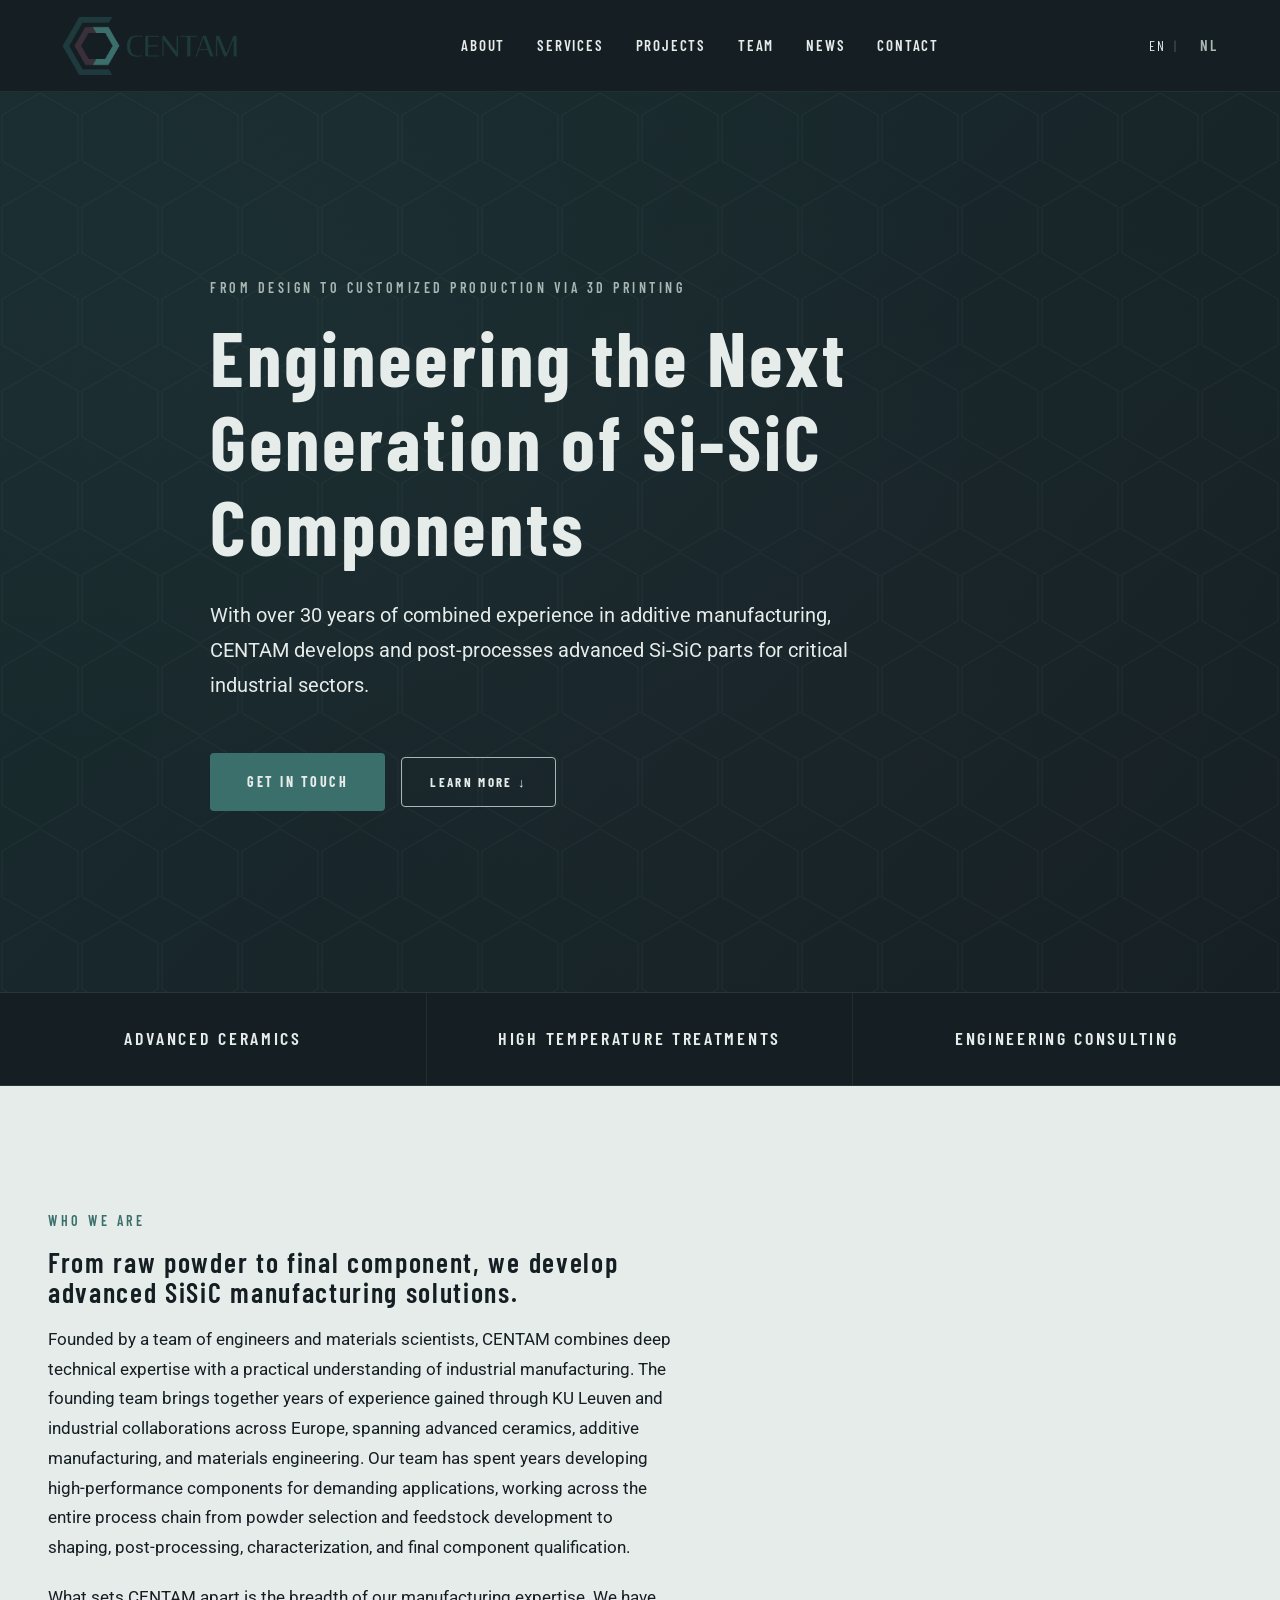
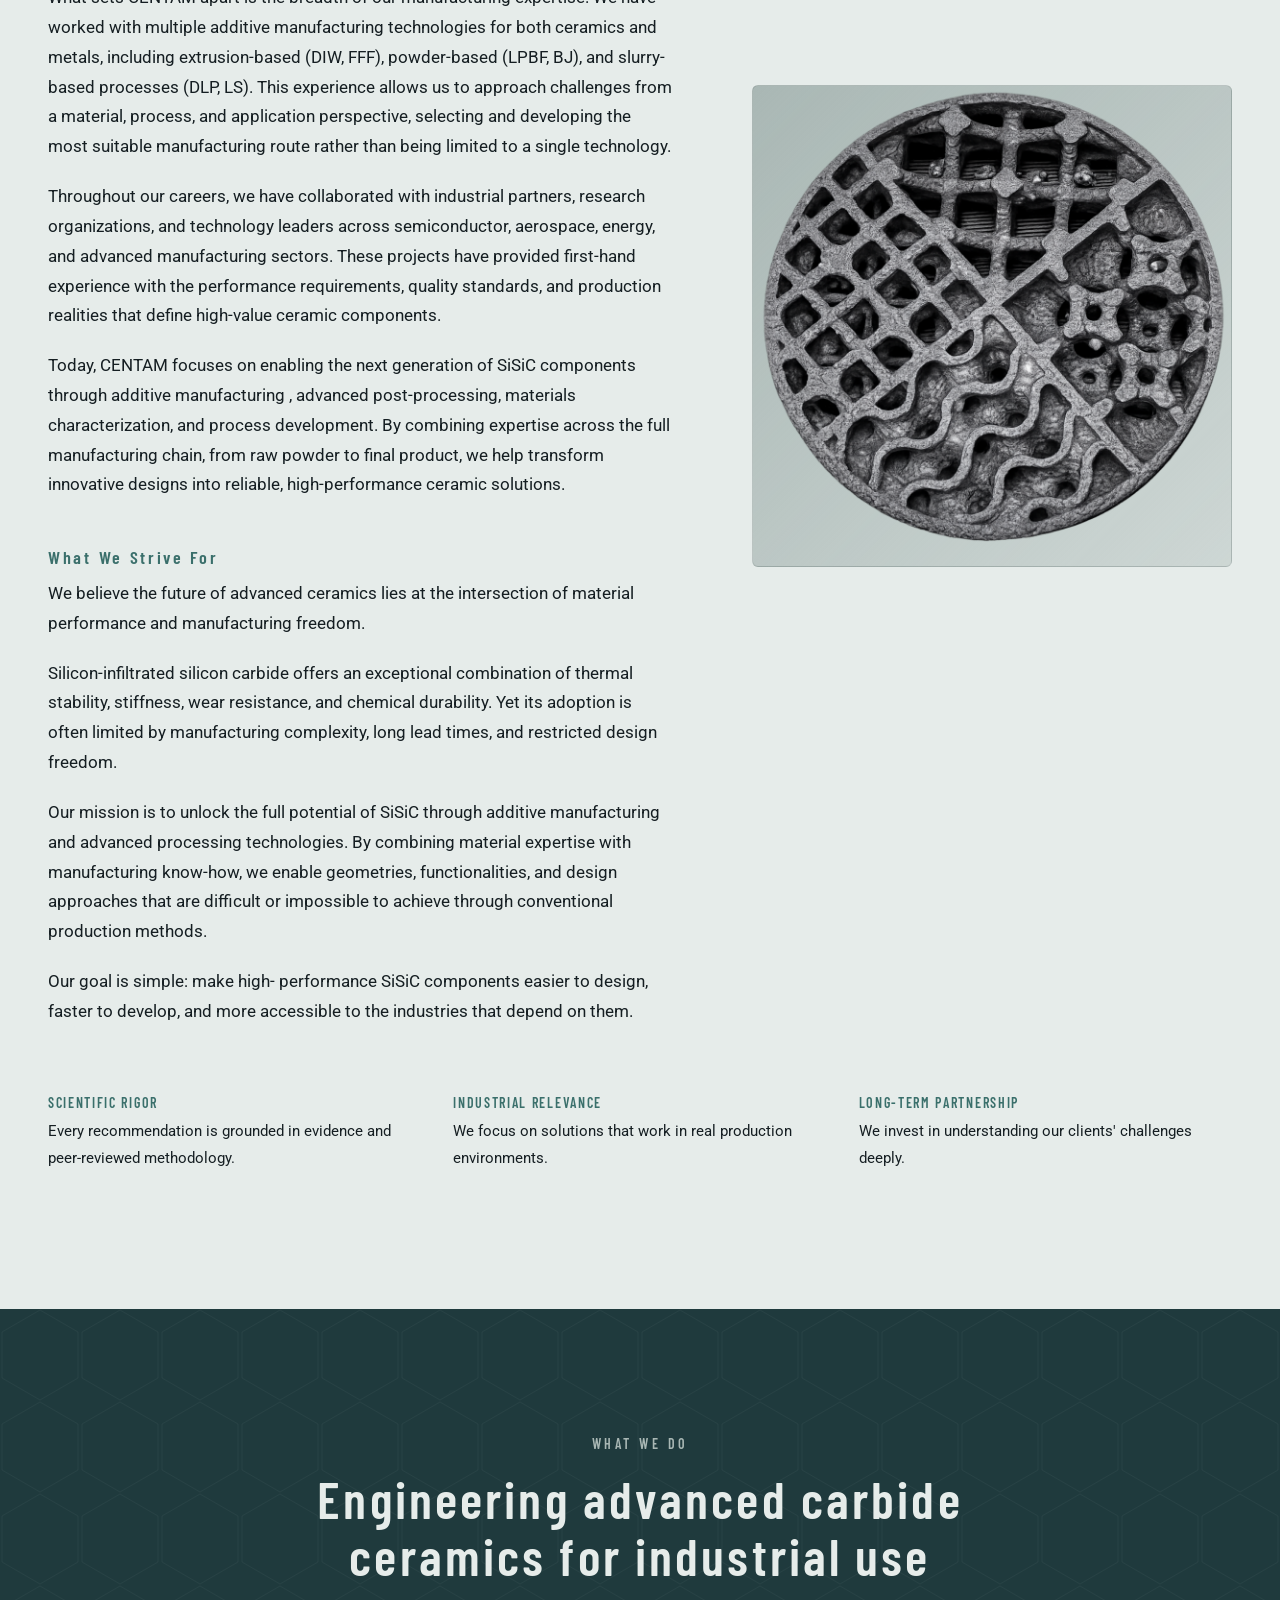
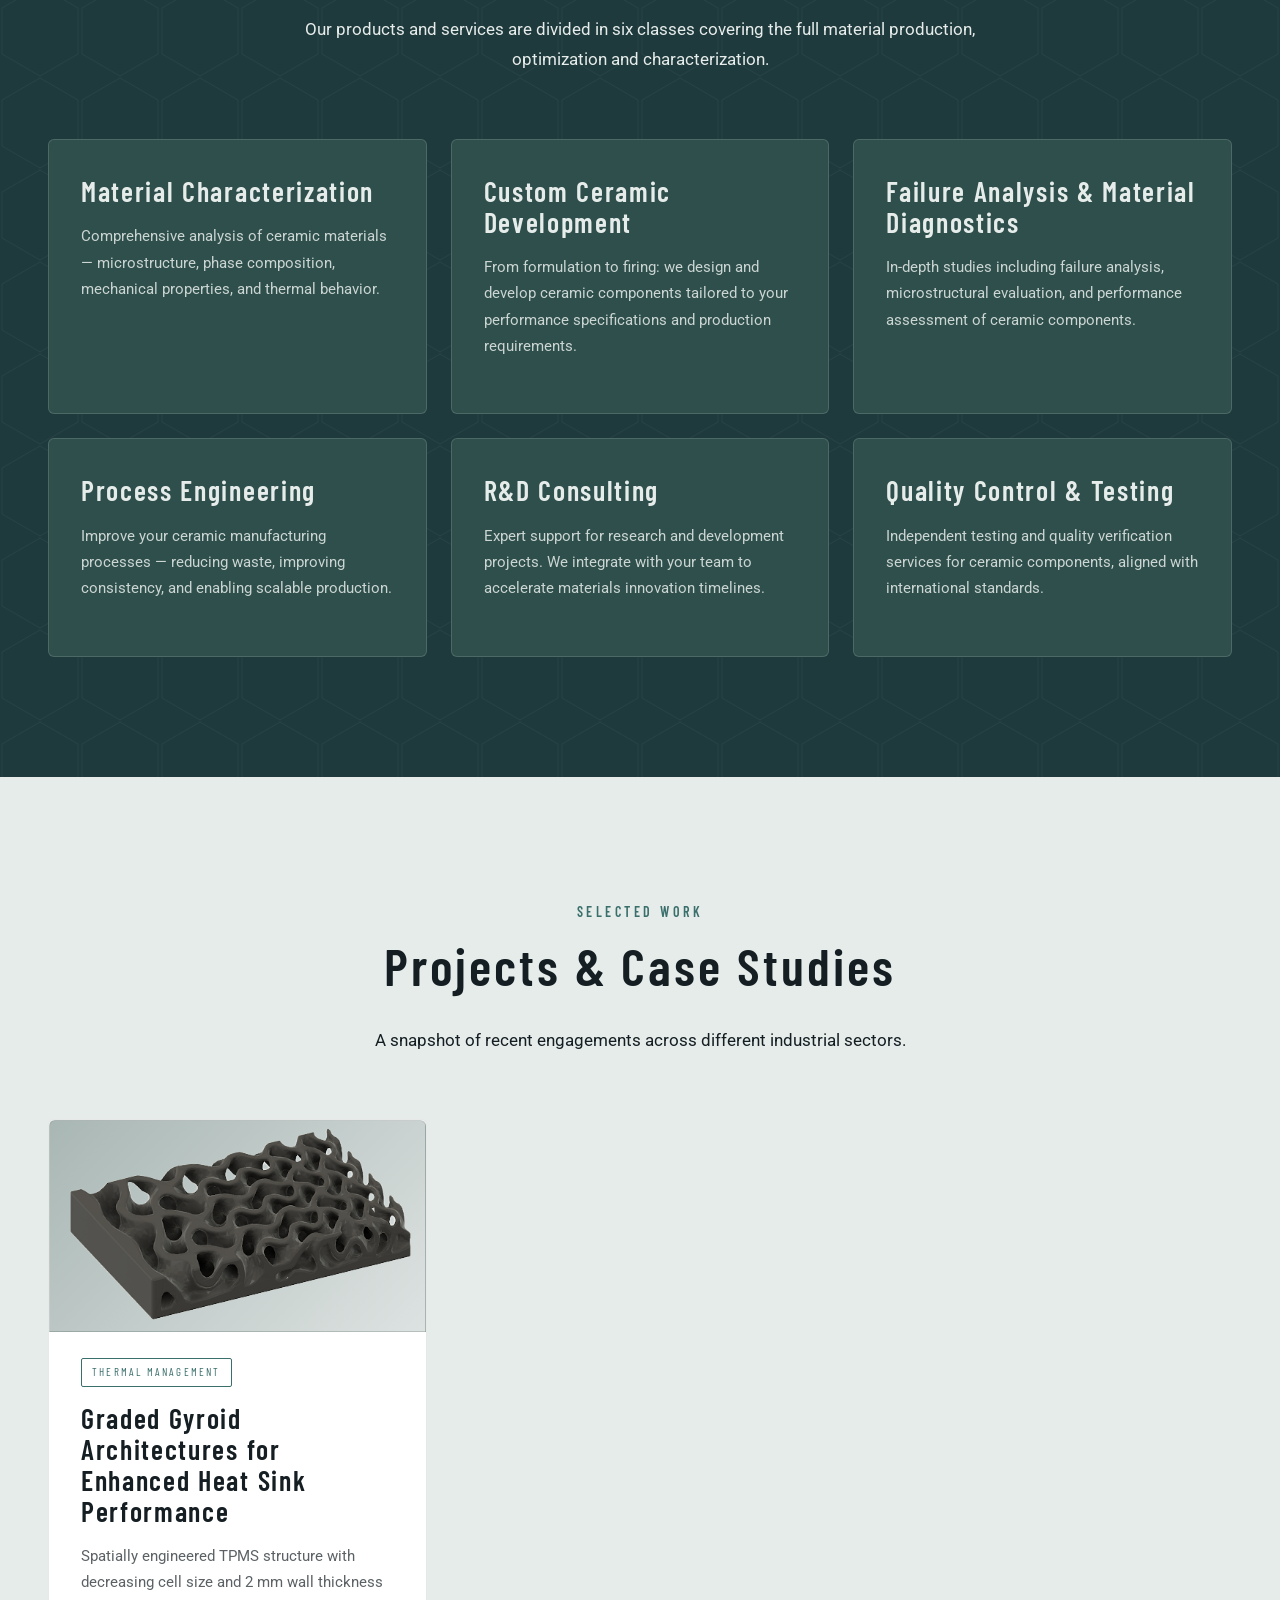
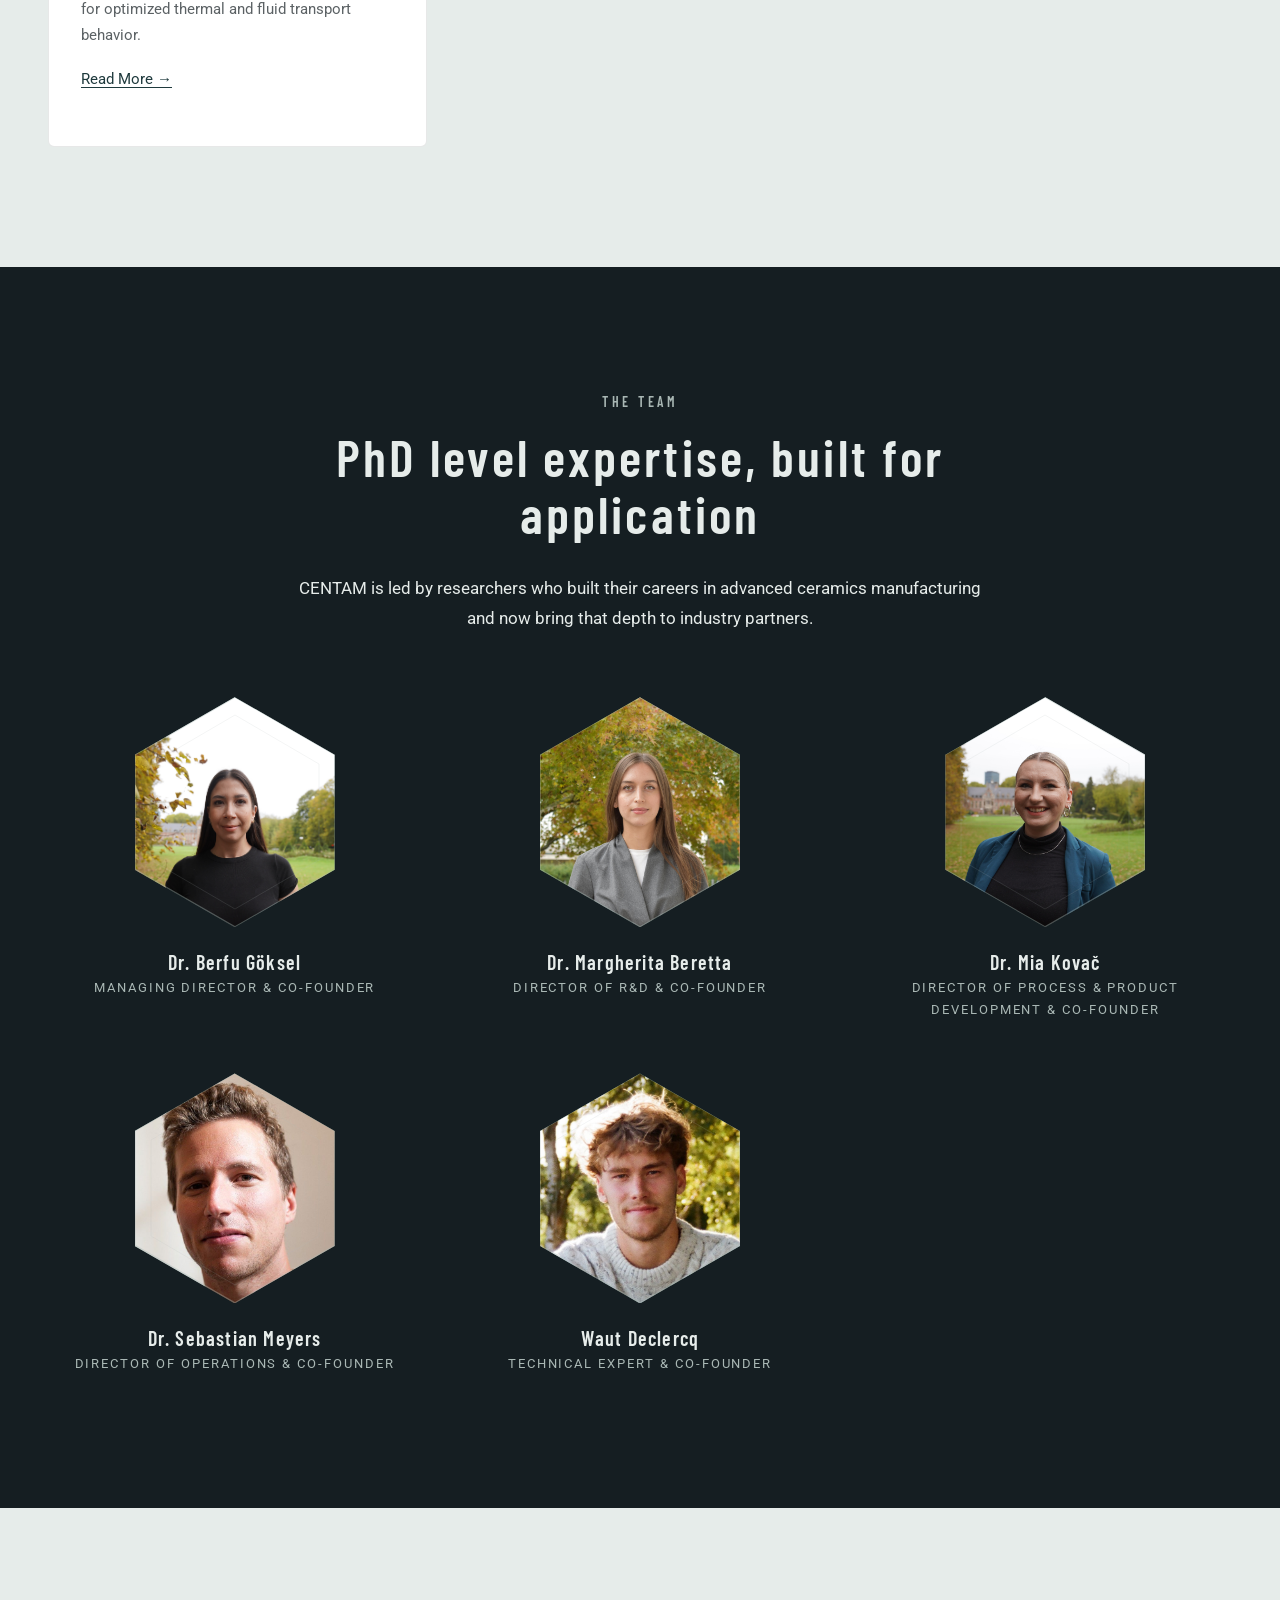
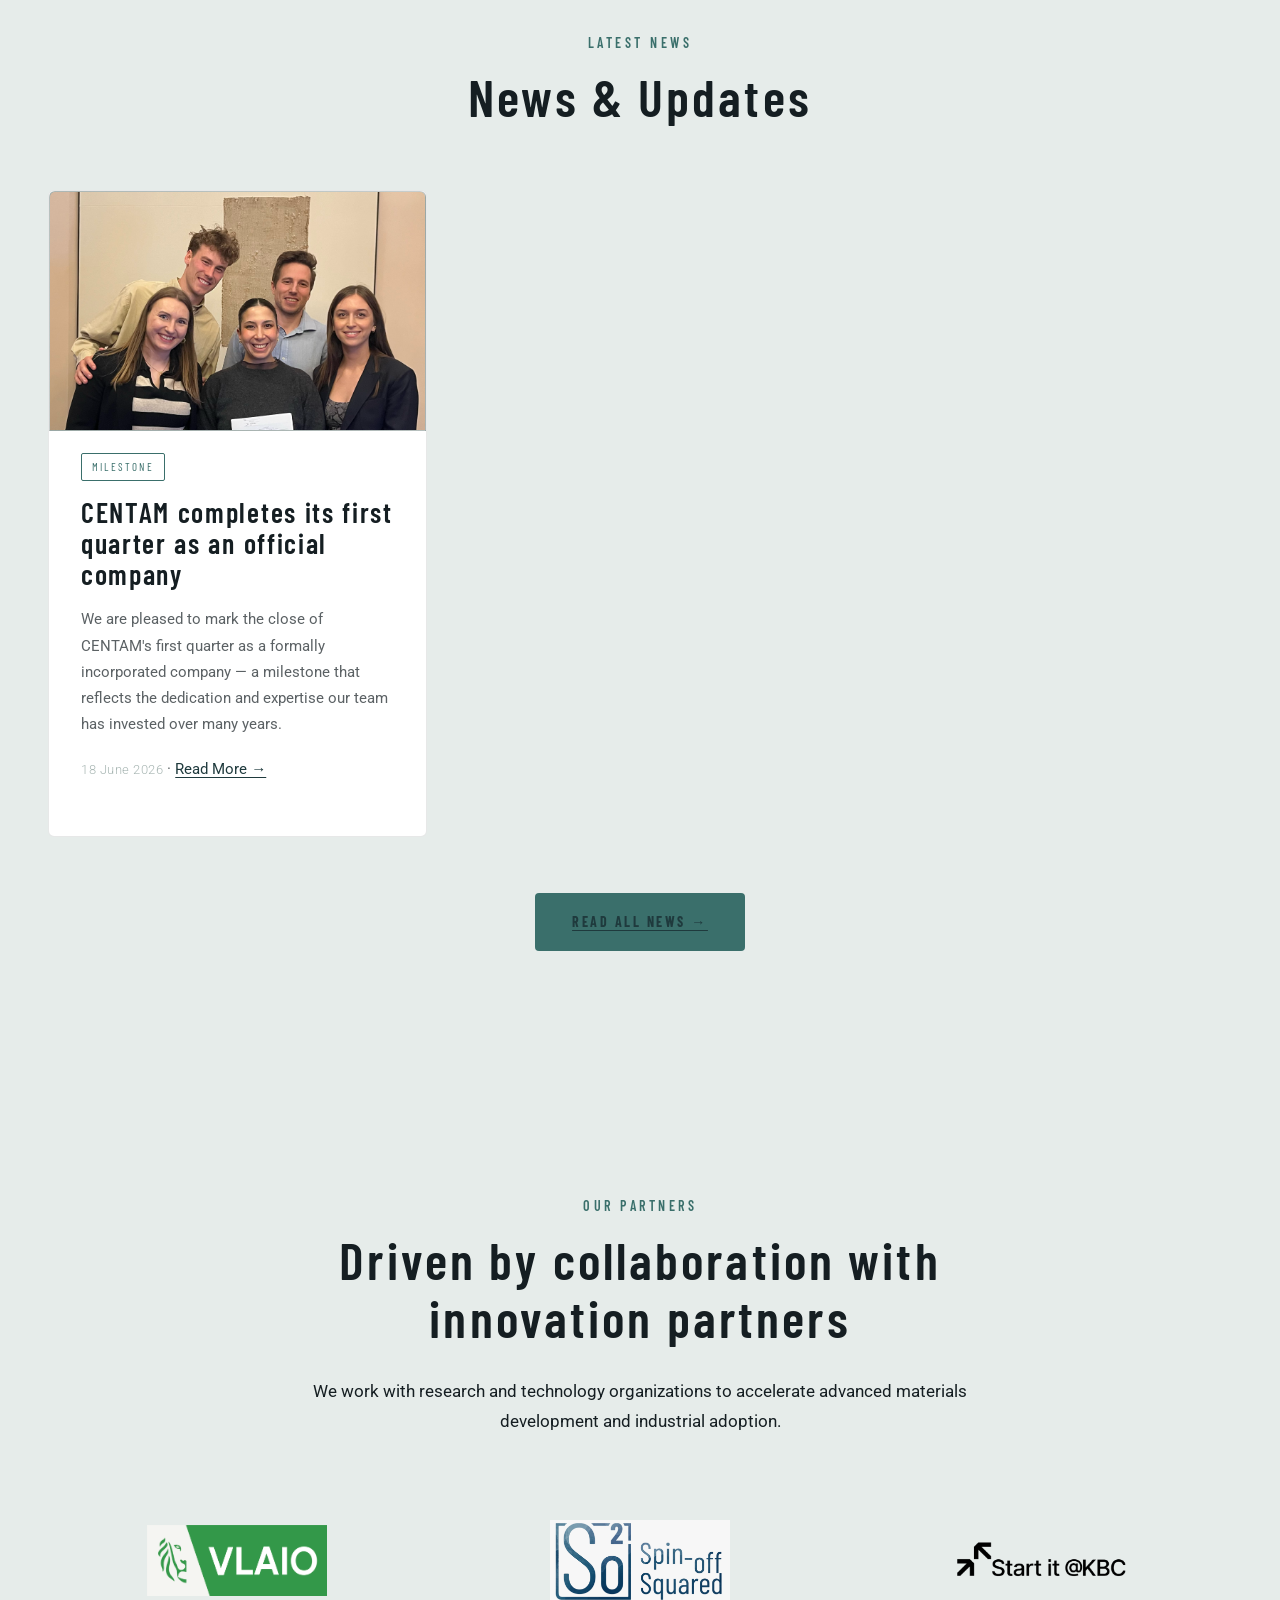
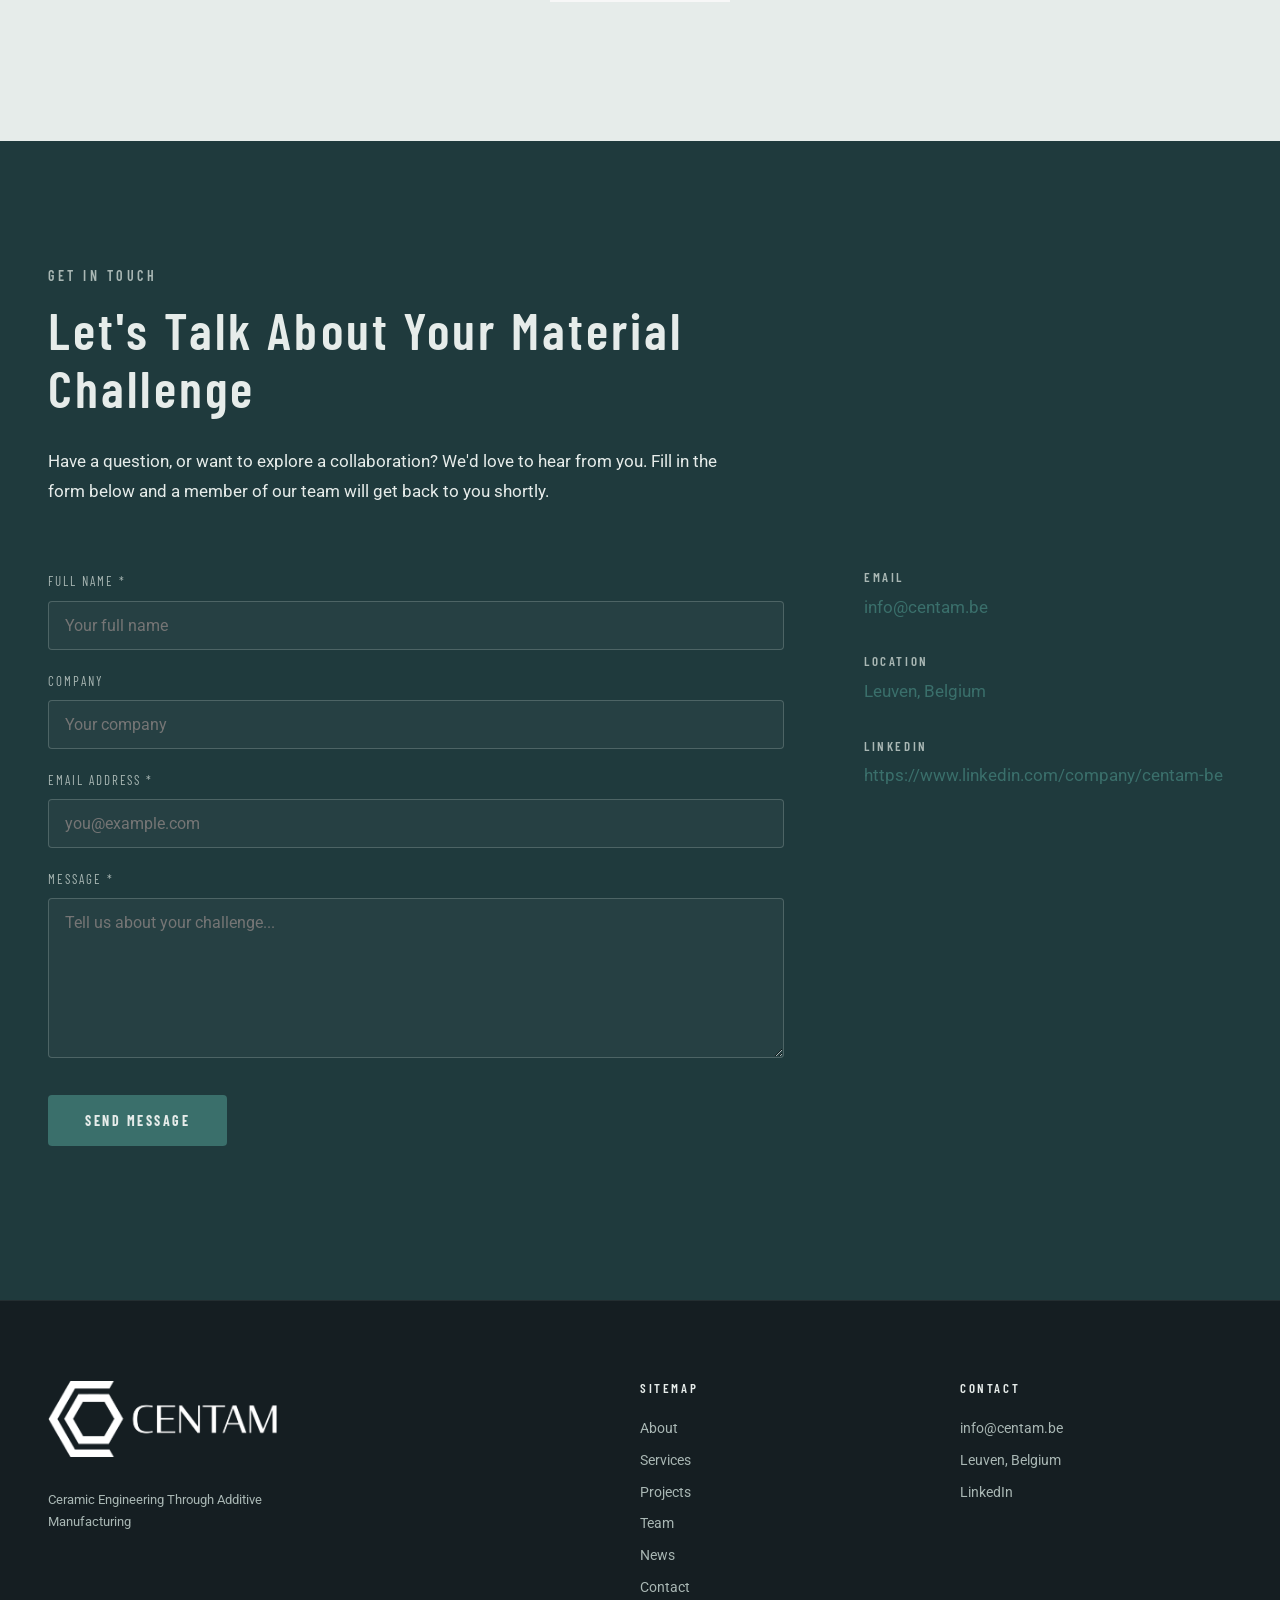
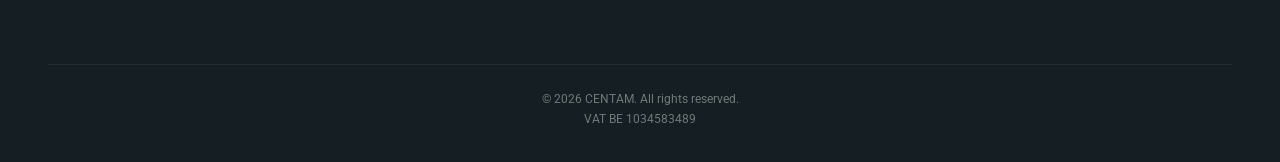
==== index.html @ 9f28ffd6 "remove parentheses from title" ====
<!doctype html>
<html lang="en">
  <head>
    <meta charset="UTF-8" />
    <meta name="viewport" content="width=device-width, initial-scale=1.0" />
    <link rel="icon" type="image/png" sizes="32x32" href="favicon-32x32.png" />
    <link rel="icon" type="image/png" sizes="16x16" href="favicon-16x16.png" />
    <link rel="apple-touch-icon" sizes="180x180" href="apple-touch-icon.png" />
    <title>CENTAM | Advanced Ceramics &amp; Metals | Belgium</title>
    <meta name="description" content="CENTAM develops and post-processes advanced Si-SiC ceramic components through additive manufacturing for aerospace, energy, semiconductor and industrial sectors. Based in Leuven, Belgium." />
    <meta property="og:type" content="website" />
    <meta property="og:title" content="CENTAM | Advanced Ceramics &amp; Metals | Belgium" />
    <meta property="og:description" content="CENTAM develops and post-processes advanced Si-SiC ceramic components through additive manufacturing for aerospace, energy, semiconductor and industrial sectors." />
    <meta property="og:image" content="https://centam.be/assets/Centam_Logo_Hexagon_Name_Green_Maroon_300dpi.png" />
    <meta property="og:url" content="https://centam.be/" />

    <!-- Google Fonts -->
    <link rel="preconnect" href="https://fonts.googleapis.com" />
    <link rel="preconnect" href="https://fonts.gstatic.com" crossorigin />
    <link
      href="https://fonts.googleapis.com/css2?family=Barlow+Condensed:wght@500;600;700&family=Roboto:wght@300;400;500&display=swap"
      rel="stylesheet"
    />

    <!-- Site styles -->
    <link rel="stylesheet" href="styles.css" />
  </head>
  <body>
    <!-- ============================================================
       SITE HEADER / NAVIGATION (sticky, transparent over hero)
       ============================================================ -->
    <header class="site-header">
      <div class="nav-inner">
        <a href="#" class="nav-logo">
          <img
            src="/assets/Centam_Logo_Hexagon_Name_Green_Maroon_300dpi.png"
            alt="Ceramic Engineering Through Additive Manufacturing"
          />
        </a>
        <nav class="nav-menu" id="primary-nav">
          <a href="#about">About</a>
          <a href="#services">Services</a>
          <a href="#projects">Projects</a>
          <a href="#team">Team</a>
          <a href="#news">News</a>
          <a href="#contact">Contact</a>
          <a href="nl/index.html" class="nav-lang-mobile js-lang-link">NL</a>
        </nav>
        <div class="nav-lang"><span class="nav-lang__active">EN</span><span class="nav-lang__divider">|</span><a href="nl/index.html" class="js-lang-link">NL</a></div>
        <button
          class="nav-toggle"
          aria-label="Toggle navigation menu"
          aria-expanded="false"
          aria-controls="primary-nav"
        >
          <span></span><span></span><span></span>
        </button>
      </div>
    </header>

    <main>
      <!-- ========================================================
         HERO — Dark Green
         ======================================================== -->
      <section class="centam-hero" id="hero">
        <div class="img-hero"></div>
        <div>
          <div class="centam-eyebrow">
            From design to customized production via 3D printing
          </div>
          <h1>Engineering the Next Generation of Si-SiC Components</h1>
          <p>
            With over 30 years of combined experience in additive manufacturing,
            CENTAM develops and post-processes advanced Si-SiC parts for
            critical industrial sectors.
          </p>
          <div class="hero-actions">
            <a href="mailto:info@centam.be" class="centam-button" target="_blank" rel="noopener noreferrer">Get In Touch</a>
            <a href="#about" class="centam-button centam-button-ghost"
              >Learn More ↓</a
            >
          </div>
        </div>
      </section>

      <!-- ========================================================
         PILLARS — Near Black strip
         ======================================================== -->
      <div class="centam-pillars">
        <div><h4>Advanced Ceramics</h4></div>
        <div><h4>High Temperature Treatments</h4></div>
        <div><h4>Engineering Consulting</h4></div>
      </div>

      <!-- ========================================================
         ABOUT — Cream
         ======================================================== -->
      <section class="centam-section centam-section-light" id="about">
        <div class="centam-container">
          <div class="about-grid">
            <div>
              <span class="maroon-bar"></span>
              <div class="centam-eyebrow">Who We Are</div>
              <h3>From raw powder to final component, we develop advanced SiSiC manufacturing solutions.</h3>
            <p>Founded by a team of engineers and materials scientists, CENTAM combines deep technical expertise with a practical understanding of industrial manufacturing. The founding team brings together years of experience gained through KU Leuven and industrial collaborations across Europe, spanning advanced ceramics, additive manufacturing, and materials engineering. Our team has spent years developing high-performance components for demanding applications, working across the entire process chain from powder selection and feedstock development to shaping, post-processing, characterization, and final component qualification.</p>
              <p>
                What sets CENTAM apart is the breadth of our manufacturing expertise. We have worked with multiple additive manufacturing technologies for both ceramics and metals, including extrusion-based (DIW, FFF), powder-based (LPBF, BJ), and slurry-based processes (DLP, LS). This experience allows us to approach challenges from a material, process, and application perspective, selecting and developing the most suitable manufacturing route rather than being limited to a single technology.</p>
            <p>Throughout our careers, we have collaborated with industrial partners, research organizations, and technology leaders across semiconductor, aerospace, energy, and advanced manufacturing sectors. These projects have provided first-hand experience with the performance requirements, quality standards, and production realities that define high-value ceramic components.
              </p>
              <p>
                Today, CENTAM focuses on enabling the next generation of SiSiC components through additive
                manufacturing , advanced post-processing, materials characterization, and process development. By combining expertise across the full manufacturing chain, from raw powder to final product, we help transform innovative designs into reliable, high-performance ceramic solutions.
              </p>
              <h3 class="about-strive-heading">What We Strive For</h3>
              <p>
                We believe the future of advanced ceramics lies at the intersection of material performance and manufacturing freedom.</p>
            <p>Silicon-infiltrated silicon carbide offers an exceptional combination of thermal stability, stiffness, wear resistance, and chemical durability. Yet its adoption is often limited by manufacturing complexity, long lead times, and restricted design freedom.</p>
            <p> Our
                mission is to unlock the full potential of SiSiC through additive manufacturing and advanced processing technologies. By combining material expertise with manufacturing know-how, we enable geometries, functionalities, and design approaches that are difficult or impossible to achieve through conventional production methods.</p>
            <p>Our goal is simple: make high-
                performance SiSiC components easier to design, faster to develop, and more accessible to the industries that depend on them.
              </p>
            </div>
            <div>
              <div class="img-placeholder img-placeholder--about">
                <img
                  src="/assets/gyroid-sandblasted-e1781793578906.png"
                  alt="Gyroid lattice structure"
                />
              </div>
            </div>
          </div>
          <div class="values-grid">
            <div class="value-item">
              <h4>SCIENTIFIC RIGOR</h4>
              <p>
                Every recommendation is grounded in evidence and peer-reviewed
                methodology.
              </p>
            </div>
            <div class="value-item">
              <h4>INDUSTRIAL RELEVANCE</h4>
              <p>
                We focus on solutions that work in real production environments.
              </p>
            </div>
            <div class="value-item">
              <h4>LONG-TERM PARTNERSHIP</h4>
              <p>We invest in understanding our clients' challenges deeply.</p>
            </div>
          </div>
        </div>
      </section>

      <!-- ========================================================
         SERVICES — Dark Green
         ======================================================== -->
      <section class="centam-section centam-section-darker" id="services">
        <div class="centam-container">
          <div class="section-intro">
            <div class="centam-eyebrow">What We Do</div>
            <h2>Engineering advanced carbide ceramics for industrial use</h2>
            <p>
              Our products and services are divided in six classes covering the
              full material production, optimization and characterization.
            </p>
          </div>
          <div class="centam-card-grid">
            <div class="centam-card">
              <h3>Material Characterization</h3>
              <p>
                Comprehensive analysis of ceramic materials — microstructure,
                phase composition, mechanical properties, and thermal behavior.
              </p>
            </div>
            <div class="centam-card">
              <h3>Custom Ceramic Development</h3>
              <p>
                From formulation to firing: we design and develop ceramic
                components tailored to your performance specifications and
                production requirements.
              </p>
            </div>
            <div class="centam-card">
              <h3>Failure Analysis &amp; Material Diagnostics</h3>
              <p>
                In-depth studies including failure analysis, microstructural
                evaluation, and performance assessment of ceramic components.
              </p>
            </div>
            <div class="centam-card">
              <h3>Process Engineering</h3>
              <p>
                Improve your ceramic manufacturing processes — reducing waste,
                improving consistency, and enabling scalable production.
              </p>
            </div>
            <div class="centam-card">
              <h3>R&amp;D Consulting</h3>
              <p>
                Expert support for research and development projects. We
                integrate with your team to accelerate materials innovation
                timelines.
              </p>
            </div>
            <div class="centam-card">
              <h3>Quality Control &amp; Testing</h3>
              <p>
                Independent testing and quality verification services for
                ceramic components, aligned with international standards.
              </p>
            </div>
          </div>
        </div>
      </section>

      <!-- ========================================================
         PROJECTS — Cream
         Cards are rendered from the shared `projects` data
         (projects.js) by renderProjectCards() in script.js.
         Add a project there and a card appears automatically.
         ======================================================== -->
      <section class="centam-section centam-section-light" id="projects">
        <div class="centam-container">
          <div class="section-intro">
            <span class="maroon-bar maroon-bar--center"></span>
            <div class="centam-eyebrow">Selected Work</div>
            <h2>Projects &amp; Case Studies</h2>
            <p>
              A snapshot of recent engagements across different industrial
              sectors.
            </p>
          </div>
          <div class="centam-card-grid" id="projects-grid"></div>
        </div>
      </section>

      <!-- ========================================================
         TEAM — Near Black (hexagon photos)
         ======================================================== -->
      <section class="centam-section centam-section-dark" id="team">
        <div class="centam-container">
          <div class="section-intro">
            <div class="centam-eyebrow">The Team</div>
            <h2>PhD level expertise, built for application</h2>
            <p>
              CENTAM is led by researchers who built their careers in advanced
              ceramics manufacturing and now bring that depth to industry
              partners.
            </p>
          </div>
          <div class="centam-team-grid">
            <!-- Team member -->
            <div class="centam-team-member">
              <a href="https://www.linkedin.com/in/berfu-g%C3%B6ksel/" target="_blank" rel="noopener noreferrer" class="centam-linkedin">
              <div class="centam-team-photo">
                <img
                  src="/assets/Berfu-Goksel-photo.jpg"
                  alt="Dr. Berfu Göksel"
                />
                <svg viewBox="0 0 200 230">
                  <path
                    d="M100 0 L200 57.5 L200 172.5 L100 230 L0 172.5 L0 57.5 Z"
                    fill="none"
                    stroke="#A9B7B4"
                    stroke-width="1.5"
                    stroke-opacity="0.4"
                  />
                  <path
                    d="M100 18 L184 67 L184 163 L100 212 L16 163 L16 67 Z"
                    fill="none"
                    stroke="#A9B7B4"
                    stroke-width="0.8"
                    stroke-opacity="0.18"
                  />
                </svg>
              </div>
              <h3>Dr. Berfu Göksel</h3>
              </a>
            <div class="role">Managing Director &amp; Co-founder</div>

            </div>

            <!-- Team member -->
            <div class="centam-team-member">
              <a href="https://www.linkedin.com/in/margherita-beretta-384769174/" target="_blank" rel="noopener noreferrer" class="centam-linkedin">
              <div class="centam-team-photo">
                <img
                  src="/assets/Marghe.jpg"
                  alt="Dr. Margherita Beretta"
                />
                <svg viewBox="0 0 200 230">
                  <path
                    d="M100 0 L200 57.5 L200 172.5 L100 230 L0 172.5 L0 57.5 Z"
                    fill="none"
                    stroke="#A9B7B4"
                    stroke-width="1.5"
                    stroke-opacity="0.4"
                  />
                  <path
                    d="M100 18 L184 67 L184 163 L100 212 L16 163 L16 67 Z"
                    fill="none"
                    stroke="#A9B7B4"
                    stroke-width="0.8"
                    stroke-opacity="0.18"
                  />
                </svg>
              </div>
              <h3>Dr. Margherita Beretta</h3>
            </a>
              <div class="role">Director of R&amp;D &amp; Co-founder</div>

            </div>

            <!-- Team member -->
            <div class="centam-team-member">
              <a href="https://www.linkedin.com/in/mia-kovac/" target="_blank" rel="noopener noreferrer" class="centam-linkedin">
              <div class="centam-team-photo">
                <img
                  src="/assets/DSC00860-e1781275907123.jpg"
                  alt="Dr. Mia Kovač"
                />
                <svg viewBox="0 0 200 230">
                  <path
                    d="M100 0 L200 57.5 L200 172.5 L100 230 L0 172.5 L0 57.5 Z"
                    fill="none"
                    stroke="#A9B7B4"
                    stroke-width="1.5"
                    stroke-opacity="0.4"
                  />
                  <path
                    d="M100 18 L184 67 L184 163 L100 212 L16 163 L16 67 Z"
                    fill="none"
                    stroke="#A9B7B4"
                    stroke-width="0.8"
                    stroke-opacity="0.18"
                  />
                </svg>
              </div>
              <h3>Dr. Mia Kovač</h3></a>
              <div class="role">
                Director of Process &amp; Product Development &amp; Co-founder
              </div>

            </div>

            <!-- Team member -->
            <div class="centam-team-member">
              <a href="https://www.linkedin.com/in/sebastian-meyers-b3541275/" target="_blank" rel="noopener noreferrer" class="centam-linkedin">
              <div class="centam-team-photo">
                <img
                  src="/assets/Seb-e1781276645237.jpg"
                  alt="Dr. Sebastian Meyers"
                />
                <svg viewBox="0 0 200 230">
                  <path
                    d="M100 0 L200 57.5 L200 172.5 L100 230 L0 172.5 L0 57.5 Z"
                    fill="none"
                    stroke="#A9B7B4"
                    stroke-width="1.5"
                    stroke-opacity="0.4"
                  />
                  <path
                    d="M100 18 L184 67 L184 163 L100 212 L16 163 L16 67 Z"
                    fill="none"
                    stroke="#A9B7B4"
                    stroke-width="0.8"
                    stroke-opacity="0.18"
                  />
                </svg>
              </div>
              <h3>Dr. Sebastian Meyers</h3>
              </a>
            <div class="role">Director of Operations &amp; Co-founder</div>

            </div>

            <!-- Team member -->
            <div class="centam-team-member">
              <a href="https://www.linkedin.com/in/wautdeclercq/" target="_blank" rel="noopener noreferrer" class="centam-linkedin">
              <div class="centam-team-photo">
                <img
                  src="/assets/afbeelding.jpeg"
                  alt="Waut Declercq"
                />
                <svg viewBox="0 0 200 230">
                  <path
                    d="M100 0 L200 57.5 L200 172.5 L100 230 L0 172.5 L0 57.5 Z"
                    fill="none"
                    stroke="#A9B7B4"
                    stroke-width="1.5"
                    stroke-opacity="0.4"
                  />
                  <path
                    d="M100 18 L184 67 L184 163 L100 212 L16 163 L16 67 Z"
                    fill="none"
                    stroke="#A9B7B4"
                    stroke-width="0.8"
                    stroke-opacity="0.18"
                  />
                </svg>
              </div>
              <h3>Waut Declercq</h3></a>
              <div class="role">Technical Expert &amp; Co-founder</div>

            </div>
          </div>
        </div>
      </section>

      <!-- ========================================================
         NEWS — Cream
         ======================================================== -->
      <section class="centam-section centam-section-light" id="news">
        <div class="centam-container">
          <div class="section-intro">
            <span class="maroon-bar maroon-bar--center"></span>
            <div class="centam-eyebrow">Latest News</div>
            <h2>News &amp; Updates</h2>
          </div>
          <!-- Cards are rendered from the shared `newsArticles` data
             (news.js) by renderNewsCards() in script.js. data-limit
             keeps this homepage preview to the latest 3; news.html
             lists them all. -->
          <div class="centam-card-grid" id="news-grid" data-limit="3"></div>
          <div class="news-cta">
            <a href="news.html" class="centam-button">Read All News →</a>
          </div>
        </div>
      </section>

    <!-- ========================================================
         PARTNERS — Cream
         ======================================================== -->
    <section class="centam-section centam-section-light" id="partners">
      <div class="centam-container">
        <div class="section-intro">
          <span class="maroon-bar maroon-bar--center"></span>
          <div class="centam-eyebrow">Our Partners</div>
          <h2>Driven by collaboration with innovation partners</h2>
          <p>We work with research and technology organizations to accelerate advanced materials development and industrial adoption.</p>
        </div>
        <div class="partners-grid">
          <a class="partner-logo" href="https://www.vlaio.be" target="_blank" rel="noreferrer noopener">
            <img src="/assets/VLAIO_sponsorlogo_vol.png" alt="VLAIO logo">
          </a>
          <a class="partner-logo" href="https://www.sokwadraat.be" target="_blank" rel="noreferrer noopener">
            <img src="/assets/Screenshot-2026-06-18-at-15.10.50.png" alt="SO2 logo">
          </a>
          <a class="partner-logo" href="https://startit-x.com/en/accelerate/start-it-kbc" target="_blank" rel="noreferrer noopener">
            <img src="/assets/@KBC-black-e1781788468312.png" alt="StartIt logo">
          </a>
        </div>
      </div>
    </section>

      <!-- ========================================================
         CONTACT — Dark Green
         ======================================================== -->
      <section class="centam-section centam-section-darker" id="contact">
        <div class="centam-container">
          <div class="contact-intro">
            <div class="centam-eyebrow">Get In Touch</div>
            <h2>Let's Talk About Your Material Challenge</h2>
            <p>
              Have a question, or want to explore a collaboration? We'd love to
              hear from you. Fill in the form below and a member of our team
              will get back to you shortly.
            </p>
          </div>
          <div class="centam-contact-grid">
            <form id="contact-form">
              <div class="form-field">
                <label>Full Name *</label
                ><input id="name" type="text" placeholder="Your full name" />
              </div>
              <div class="form-field">
                <label>Company</label
                ><input id="company" type="text" placeholder="Your company" />
              </div>
              <div class="form-field">
                <label>Email Address *</label
                ><input id="email" type="email" placeholder="you@example.com" />
              </div>
              <div class="form-field form-field--message">
                <label>Message *</label
                ><textarea
                  id="message"
                  placeholder="Tell us about your challenge..."
                ></textarea>
              </div>
              <button type="submit">Send Message</button>
              <div class="form-note" id="form-note" role="status" aria-live="polite"></div>
            </form>
            <div>
              <h4 class="contact-label">EMAIL</h4>
              <p class="contact-detail"><a href="mailto:info@centam.be" target="_blank" rel="noopener noreferrer">info@centam.be</a></p>
              <h4 class="contact-label">LOCATION</h4>
              <p class="contact-detail"><a href="https://www.google.com/maps/place/Leuven/@50.88422,4.622966,12z/data=!3m1!4b1!4m6!3m5!1s0x47c160d05ebbdf85:0x40099ab2f4d5690!8m2!3d50.8791453!4d4.7024648!16zL20vMGs2YnQ?entry=ttu&g_ep=EgoyMDI2MDYxNi4wIKXMDSoASAFQAw%3D%3D" target="_blank" rel="noopener noreferrer">Leuven, Belgium</a></p>
              <h4 class="contact-label">LINKEDIN</h4>
              <p>
                <a href="https://www.linkedin.com/company/centam-be" target="_blank" rel="noopener noreferrer" class="contact-link"
                  >https://www.linkedin.com/company/centam-be</a
                >
              </p>
            </div>
          </div>
        </div>
      </section>
    </main>

    <!-- ============================================================
       SITE FOOTER
       ============================================================ -->
    <footer class="site-footer">
      <div class="centam-container">
        <div class="footer-grid">
          <div>
            <div class="nav-logo footer-logo footer-brand">
              <img
                src="/assets/Centam_Logo_Hexagon_Name_White_300ppi.png"
                alt="CENTAM"
              />
            </div>
            <p class="footer-tagline">
              Ceramic Engineering Through Additive Manufacturing
            </p>
          </div>
          <div>
            <h4>Sitemap</h4>
            <a href="#about">About</a><a href="#services">Services</a
            ><a href="#projects">Projects</a> <a href="#team">Team</a
            ><a href="#news">News</a><a href="mailto:info@centam.be" target="_blank" rel="noopener noreferrer">Contact</a>
          </div>
          <div>
            <h4>Contact</h4>
            <a href="mailto:info@centam.be" target="_blank" rel="noopener noreferrer">info@centam.be</a>
            <a href="https://www.google.com/maps/place/Leuven/@50.88422,4.622966,12z/data=!3m1!4b1!4m6!3m5!1s0x47c160d05ebbdf85:0x40099ab2f4d5690!8m2!3d50.8791453!4d4.7024648!16zL20vMGs2YnQ?entry=ttu&g_ep=EgoyMDI2MDYxNi4wIKXMDSoASAFQAw%3D%3D" target="_blank" rel="noopener noreferrer">Leuven, Belgium</a><a href="https://www.linkedin.com/company/centam-be" target="_blank" rel="noopener noreferrer">LinkedIn</a>
          </div>
        </div>
        <div class="footer-bottom">© 2026 CENTAM. All rights reserved.<br>VAT BE 1034583489</div>
      </div>
    </footer>

    <!-- Site scripts (data files load first, then behavior) -->
    <script src="projects.js"></script>
    <script src="news.js"></script>
    <script src="script.js"></script>
  </body>
</html>
---- styles.css ----
/* =============================================================
   CENTAM — Custom CSS
   Originally authored for WordPress (Appearance → Customize →
   Additional CSS). Preserved as the single stylesheet for this
   standalone preview so the rendered result is byte-for-byte
   identical to the original design.
   ============================================================= */

/* -------------------------------------------------------------
   1. GOOGLE FONTS
   (Loaded via <link> tags in index.html)
   ------------------------------------------------------------- */

/* -------------------------------------------------------------
   2. DESIGN TOKENS (CSS variables — single source of truth)
   ------------------------------------------------------------- */
:root {
  /* Palette — 7 approved colors only */
  --centam-near-black: #151e22;
  --centam-dark-green: #1f3a3d;
  --centam-green: #2e4f4b;
  --centam-light-green: #3a6f6b;
  --centam-mint: #a9b7b4;
  --centam-cream: #e6ecea;
  --centam-maroon: #6a4d6a;

  /* Semantic aliases */
  --bg-primary: var(--centam-near-black);
  --bg-section-dark: var(--centam-dark-green);
  --bg-section-light: var(--centam-cream);
  --text-on-dark: var(--centam-cream);
  --text-on-light: var(--centam-near-black);
  --text-meta: var(--centam-mint);
  --action: var(--centam-light-green);
  --accent: var(--centam-maroon);
  --error-red: #d32f2f;

  /* Typography */
  --font-heading: "Barlow Condensed", sans-serif;
  --font-body: "Roboto", sans-serif;

  /* Spacing rhythm */
  --section-padding-y-desktop: 120px;
  --section-padding-y-mobile: 60px;
  --container-max: 1280px;
  --gutter-desktop: 48px;
  --gutter-mobile: 20px;

  /* Motion */
  --transition-fast: 200ms ease;
  --transition-medium: 300ms ease;

  /* Radii / borders */
  --radius-button: 4px;
  --radius-card: 6px;
  --border-mint: 1px solid rgba(169, 183, 180, 0.25);

  /* Hexagon mesh overlay — single source of truth for the texture
     and its tile size, reused by the hero and the dark sections. */
  --hex-mesh: url("data:image/svg+xml;utf8,<svg xmlns='http://www.w3.org/2000/svg' width='80' height='92' viewBox='0 0 80 92'><path fill='none' stroke='%23A9B7B4' stroke-width='0.6' stroke-opacity='0.1' d='M40 1 78 23 78 69 40 91 2 69 2 23z'/></svg>");
  --hex-mesh-size: 80px 92px;

  /* Nav */
  --nav-height: 80px;
}

/* -------------------------------------------------------------
   3. RESET + BASE
   ------------------------------------------------------------- */
body {
  background-color: var(--bg-primary);
  color: var(--text-on-dark);
  font-family: var(--font-body);
  font-weight: 400;
  font-size: 17px;
  line-height: 1.7;
  -webkit-font-smoothing: antialiased;
  -moz-osx-font-smoothing: grayscale;
  /* Long words / URLs wrap instead of forcing horizontal scroll on narrow
     screens (e.g. the contact LinkedIn URL, footer links). */
  overflow-wrap: break-word;
}

* {
  box-sizing: border-box;
}

/* Images never exceed their container — without this, a picture wider than
   the viewport (e.g. the About gyroid render) forces its grid track wide and
   pushes the whole page into horizontal overflow on mobile. More specific
   rules (nav/footer logos, team photos) still win their own sizing. */
img {
  max-width: 100%;
  height: auto;
}

/* -------------------------------------------------------------
   4. TYPOGRAPHY
   ------------------------------------------------------------- */
h1,
h2,
h3,
h4,
h5,
h6,
.wp-block-heading {
  font-family: var(--font-heading);
  font-weight: 700;
  letter-spacing: 0.05em;
  line-height: 1.1;
  color: inherit;
  margin: 0 0 0.6em;
}

h1,
.wp-block-heading.is-style-h1 {
  font-size: clamp(40px, 6vw, 80px);
  font-weight: 700;
  letter-spacing: 0.04em;
  text-transform: none;
}

h2,
.wp-block-heading.is-style-h2 {
  font-size: clamp(32px, 4.2vw, 52px);
  font-weight: 600;
  letter-spacing: 0.06em;
}

h3 {
  font-size: clamp(22px, 2.4vw, 28px);
  font-weight: 600;
  letter-spacing: 0.06em;
}

h4 {
  font-size: 20px;
  font-weight: 600;
  letter-spacing: 0.08em;
}
h5 {
  font-size: 16px;
  font-weight: 600;
  letter-spacing: 0.1em;
  text-transform: uppercase;
}
h6 {
  font-size: 14px;
  font-weight: 600;
  letter-spacing: 0.12em;
  text-transform: uppercase;
  color: var(--text-meta);
}

p {
  font-family: var(--font-body);
  font-size: 17px;
  line-height: 1.75;
  margin: 0 0 1.2em;
  font-weight: 400;
}

/* Eyebrow label above section/hero headlines */
.centam-eyebrow,
.is-style-centam-eyebrow {
  display: inline-block;
  font-family: var(--font-heading);
  font-weight: 600;
  font-size: 14px;
  letter-spacing: 0.25em;
  text-transform: uppercase;
  color: var(--centam-mint);
  margin-bottom: 1em;
}

/* Small / meta text */
.centam-meta,
small {
  font-family: var(--font-body);
  font-weight: 300;
  font-size: 13px;
  letter-spacing: 0.04em;
  color: var(--text-meta);
}

/* Links */
a {
  color: var(--centam-light-green);
  text-decoration: none;
  transition: color var(--transition-fast);
}
a:hover {
  color: var(--centam-mint);
}

/* On light sections */
.centam-section-light a {
  color: var(--centam-dark-green);
  text-decoration: underline;
  text-decoration-thickness: 1px;
  text-underline-offset: 3px;
}
.centam-section-light a:hover {
  color: var(--centam-light-green);
}

/* -------------------------------------------------------------
   5. LAYOUT — containers, sections
   ------------------------------------------------------------- */
.centam-container,
.wp-block-group.alignwide,
.wp-block-group.alignfull > :not(.alignfull) {
  max-width: var(--container-max);
  margin-left: auto;
  margin-right: auto;
  padding-left: var(--gutter-desktop);
  padding-right: var(--gutter-desktop);
}

.centam-section {
  padding-top: var(--section-padding-y-desktop);
  padding-bottom: var(--section-padding-y-desktop);
  position: relative;
}

.centam-section-dark {
  background-color: var(--centam-near-black);
  color: var(--text-on-dark);
}
.centam-section-darker {
  background-color: var(--centam-dark-green);
  color: var(--text-on-dark);
}
.centam-section-slate {
  background-color: var(--centam-slate);
  color: var(--text-on-dark);
}
.centam-section-light {
  background-color: var(--centam-cream);
  color: var(--text-on-light);
}
.centam-section-soft-grey {
  background-color: var(--centam-soft-grey);
  color: var(--text-on-light);
}
.centam-section-light-cream {
  background-color: var(--centam-light-cream);
  color: var(--text-on-light);
}

.centam-section-light h1,
.centam-section-light h2,
.centam-section-light h3,
.centam-section-light h4,
.centam-section-soft-grey h1,
.centam-section-soft-grey h2,
.centam-section-soft-grey h3,
.centam-section-soft-grey h4,
.centam-section-light-cream h1,
.centam-section-light-cream h2,
.centam-section-light-cream h3,
.centam-section-light-cream h4 {
  color: var(--centam-near-black);
}

.centam-section-light .centam-eyebrow,
.centam-section-soft-grey .centam-eyebrow,
.centam-section-light-cream .centam-eyebrow {
  color: var(--centam-light-green);
}

/* Hexagon mesh overlay — dark-green sections (.centam-section-darker).
   Painted as a repeating background layer over the section's solid
   colour, so it sits beneath all content (it can never hide text) and
   adds no layout shift. The near-black Team section
   (.centam-section-dark) and the cream / mint / light sections
   intentionally omit it, and Contact opts out below. The hero applies
   the same --hex-mesh via ::before (see section 7). */
.centam-section-darker {
  background-image: var(--hex-mesh);
  background-repeat: repeat;
  background-size: var(--hex-mesh-size);
}

/* Contact section opts out of the mesh — keeps its original clean,
   solid dark-green background (background-color is untouched). */
#contact {
  background-image: none;
}

/* Cards adapt to their section background */
.centam-section-soft-grey .centam-card {
  background-color: var(--centam-light-cream);
  border-color: rgba(21, 30, 34, 0.08);
}
.centam-section-soft-grey .centam-card h3 {
  color: var(--centam-near-black);
}
.centam-section-soft-grey .centam-card p {
  color: rgba(21, 30, 34, 0.7);
}
.centam-section-light-cream .centam-card {
  background-color: #ffffff;
  border-color: rgba(21, 30, 34, 0.08);
}
.centam-section-light-cream .centam-card h3 {
  color: var(--centam-near-black);
}
.centam-section-light-cream .centam-card p {
  color: rgba(21, 30, 34, 0.7);
}
.centam-section-slate .centam-card {
  background-color: rgba(255, 255, 255, 0.04);
}

@media (max-width: 768px) {
  .centam-section {
    padding-top: var(--section-padding-y-mobile);
    padding-bottom: var(--section-padding-y-mobile);
  }
  .centam-container,
  .wp-block-group.alignwide {
    padding-left: var(--gutter-mobile);
    padding-right: var(--gutter-mobile);
  }
}

/* -------------------------------------------------------------
   6. NAVIGATION — sticky, transparent over hero
   ------------------------------------------------------------- */
.wp-block-template-part[data-type="header"],
header.site-header,
.site-header {
  position: fixed;
  top: 0;
  left: 0;
  right: 0;
  z-index: 1000;
  height: var(--nav-height);
  display: flex;
  align-items: center;
  /* Solid near-black at all times — the header no longer changes color on scroll. */
  background-color: var(--centam-near-black);
  border-bottom: 1px solid rgba(169, 183, 180, 0.1);
}

/* Nav links */
.site-header a,
.wp-block-navigation .wp-block-navigation-item a {
  font-family: var(--font-heading);
  font-weight: 600;
  font-size: 15px;
  letter-spacing: 0.12em;
  text-transform: uppercase;
  color: var(--centam-cream);
  padding: 8px 14px;
  transition: color var(--transition-fast);
}
.site-header a:hover,
.wp-block-navigation .wp-block-navigation-item a:hover {
  color: var(--centam-mint);
}

/* Push page content down by nav height (so hero starts under nav) */
body {
  padding-top: 0;
} /* hero takes 100vh under the fixed nav */
body:not(.home) main {
  padding-top: var(--nav-height);
}

/* Language switcher (Polylang) */
.lang-item a,
.pll-parent-menu-item > a {
  font-family: var(--font-heading);
  font-size: 14px;
  letter-spacing: 0.15em;
  color: var(--centam-mint);
}

/* Mobile: hamburger menu */
@media (max-width: 768px) {
  .site-header {
    height: 64px;
  }
  :root {
    --nav-height: 64px;
  }
  .wp-block-navigation__responsive-container.is-menu-open {
    background-color: var(--centam-near-black);
    padding-top: 80px;
  }
  .wp-block-navigation__responsive-container.is-menu-open a {
    font-size: 22px;
    padding: 16px 0;
  }
}

/* -------------------------------------------------------------
   7. HERO
   ------------------------------------------------------------- */
.centam-hero,
.wp-block-cover.centam-hero {
  min-height: 100vh;
  display: flex;
  align-items: center;
  justify-content: center;
  background-color: var(--centam-dark-green);
  position: relative;
  overflow: hidden;
}

/* Subtle hexagon grid pattern overlay (decorative).
   Root cause of the old bug: this mesh painted BELOW the opaque
   .img-hero gradient, so it was invisible. z-index: 1 lifts it above
   .img-hero / ::after but keeps it under the hero content
   (.centam-hero > * uses z-index: 2). Uses the shared --hex-mesh so
   the texture matches the dark content sections exactly; the faint
   look now lives in the SVG stroke-opacity (no element opacity). */
.centam-hero::before {
  content: "";
  position: absolute;
  inset: 0;
  background-image: var(--hex-mesh);
  background-repeat: repeat;
  background-size: var(--hex-mesh-size);
  z-index: 1;
  pointer-events: none;
}

.centam-hero::after {
  content: "";
  position: absolute;
  inset: 0;
  background-color: rgba(21, 30, 34, 0.45);
  pointer-events: none;
}

.centam-hero > * {
  position: relative;
  z-index: 2;
  max-width: 900px;
  padding: 0 var(--gutter-mobile);
}

.centam-hero h1 {
  color: var(--centam-cream);
  margin-bottom: 0.4em;
}
.centam-hero p {
  font-size: clamp(16px, 1.6vw, 20px);
  color: var(--centam-cream);
  max-width: 700px;
  margin-bottom: 2.5em;
}

/* Hero call-to-action row — keeps the primary and secondary buttons
   evenly spaced and vertically centred, and wraps cleanly (both
   flush-left, consistently aligned) on narrow screens. */
.hero-actions {
  display: flex;
  flex-wrap: wrap;
  align-items: center;
  gap: 16px;
}

/* 3-pillar strip below hero */
.centam-pillars {
  display: grid;
  grid-template-columns: repeat(3, 1fr);
  gap: 0;
  background-color: var(--centam-near-black);
  border-top: 1px solid rgba(169, 183, 180, 0.15);
  border-bottom: 1px solid rgba(169, 183, 180, 0.15);
}
.centam-pillars > div {
  text-align: center;
  padding: 36px 24px;
  border-right: 1px solid rgba(169, 183, 180, 0.1);
}
.centam-pillars > div:last-child {
  border-right: none;
}
.centam-pillars h4 {
  font-family: var(--font-heading);
  font-weight: 600;
  font-size: 18px;
  letter-spacing: 0.15em;
  text-transform: uppercase;
  color: var(--centam-cream);
  margin: 0;
}
@media (max-width: 768px) {
  .centam-pillars {
    grid-template-columns: 1fr;
  }
  .centam-pillars > div {
    border-right: none;
    border-bottom: 1px solid rgba(169, 183, 180, 0.1);
  }
  .centam-pillars > div:last-child {
    border-bottom: none;
  }
}

/* -------------------------------------------------------------
   8. BUTTONS
   ------------------------------------------------------------- */
.wp-block-button .wp-block-button__link,
.centam-button,
button[type="submit"],
input[type="submit"] {
  background-color: var(--centam-light-green);
  color: var(--centam-cream);
  font-family: var(--font-heading);
  font-weight: 700;
  font-size: 14px;
  letter-spacing: 0.18em;
  text-transform: uppercase;
  padding: 16px 36px;
  border: 1px solid transparent;
  border-radius: var(--radius-button);
  cursor: pointer;
  transition:
    background-color var(--transition-fast),
    border-color var(--transition-fast),
    transform var(--transition-fast);
  display: inline-block;
  text-decoration: none;
}

.wp-block-button .wp-block-button__link:hover,
.centam-button:hover,
button[type="submit"]:hover {
  background-color: var(--centam-green);
  border-color: var(--centam-mint);
}

/* Secondary "ghost" CTA — outline variant of .centam-button.
   Combine with .centam-button in the markup (class="centam-button
   centam-button-ghost") so it inherits the shared typography,
   border-radius and transitions. It is then sized down and rendered
   as a mint outline so the solid primary CTA stays dominant. */
.wp-block-button.is-style-outline .wp-block-button__link,
.centam-button-ghost {
  background-color: transparent;
  color: var(--centam-cream);
  border: 1px solid var(--centam-mint);
}
.centam-button-ghost {
  padding: 13px 28px; /* slightly smaller than the primary's 16px 36px */
  font-size: 13px; /* one step down from the primary's 14px */
}
.wp-block-button.is-style-outline .wp-block-button__link:hover,
.centam-button-ghost:hover {
  background-color: rgba(169, 183, 180, 0.1);
  border-color: var(
    --centam-cream
  ); /* subtle lift, distinct from the primary's green fill */
}

/* -------------------------------------------------------------
   9. CARDS (services / projects / news)
   ------------------------------------------------------------- */
.centam-card,
.wp-block-column.centam-card {
  background-color: var(--centam-green);
  border: var(--border-mint);
  border-radius: var(--radius-card);
  padding: 36px 32px;
  transition:
    transform var(--transition-medium),
    border-color var(--transition-fast);
}
.centam-card:hover {
  transform: translateY(-4px);
  border-color: var(--centam-mint);
}
.centam-card h3 {
  color: var(--centam-cream);
  margin-bottom: 0.6em;
}
.centam-card p {
  color: rgba(230, 236, 234, 0.85);
  font-size: 15px;
}

/* On cream sections: cards invert */
.centam-section-light .centam-card {
  background-color: #ffffff;
  border-color: rgba(21, 30, 34, 0.1);
}
.centam-section-light .centam-card h3 {
  color: var(--centam-near-black);
}
.centam-section-light .centam-card p {
  color: rgba(21, 30, 34, 0.7);
}

/* Card grid */
.centam-card-grid {
  display: grid;
  grid-template-columns: repeat(3, 1fr);
  gap: 24px;
}
@media (max-width: 992px) {
  .centam-card-grid {
    grid-template-columns: repeat(2, 1fr);
  }
}
@media (max-width: 600px) {
  .centam-card-grid {
    grid-template-columns: 1fr;
  }
}

/* Category tag on news cards */
.centam-card .category-tag {
  display: inline-block;
  font-family: var(--font-heading);
  font-size: 11px;
  letter-spacing: 0.2em;
  text-transform: uppercase;
  color: var(--centam-light-green);
  padding: 4px 10px;
  border: 1px solid var(--centam-light-green);
  border-radius: 2px;
  margin-bottom: 16px;
}

/* -------------------------------------------------------------
   10. TEAM — hexagon photos
   ------------------------------------------------------------- */
.centam-team-grid {
  display: grid;
  grid-template-columns: repeat(3, 1fr);
  gap: 40px 32px;
}
@media (max-width: 1024px) {
  .centam-team-grid {
    grid-template-columns: repeat(2, 1fr);
  }
}
@media (max-width: 600px) {
  .centam-team-grid {
    grid-template-columns: 1fr;
  }
}

.centam-team-member {
  text-align: center;
}

.centam-team-photo {
  width: 200px;
  height: 230px;
  margin: 0 auto 24px;

  position: relative;
  overflow: hidden;

  clip-path: polygon(50% 0%, 100% 25%, 100% 75%, 50% 100%, 0% 75%, 0% 25%);

  background-color: var(--centam-green);

  transition: transform var(--transition-medium);
}

/* photo layer */
.centam-team-photo img {
  position: absolute;
  inset: 0;

  width: 100%;
  height: 100%;

  object-fit: cover;
  display: block;

  z-index: 1;
}

/* hexagon border layer */
.centam-team-photo svg {
  position: absolute;
  inset: 0;

  width: 100%;
  height: 100%;

  z-index: 2;

  pointer-events: none;
}
.centam-team-member:hover .centam-team-photo {
  transform: scale(1.03);
}

.centam-team-member h3 {
  font-size: 20px;
  margin-bottom: 4px;
  color: var(--centam-cream);
}
.centam-team-member .role {
  font-size: 13px;
  letter-spacing: 0.15em;
  text-transform: uppercase;
  color: var(--centam-mint);
  margin-bottom: 12px;
}
.centam-team-member .bio {
  font-size: 15px;
  color: rgba(230, 236, 234, 0.8);
  max-width: 280px;
  margin: 0 auto;
}

/* -------------------------------------------------------------
   11. FORMS (contact)
   ------------------------------------------------------------- */
.centam-contact-grid {
  display: grid;
  grid-template-columns: 2fr 1fr;
  gap: 80px;
  align-items: start;
}
@media (max-width: 900px) {
  .centam-contact-grid {
    grid-template-columns: 1fr;
    gap: 48px;
  }
}

input[type="text"],
input[type="email"],
input[type="tel"],
textarea,
.wpforms-field input,
.wpforms-field textarea {
  width: 100%;
  background-color: rgba(255, 255, 255, 0.03);
  border: 1px solid rgba(169, 183, 180, 0.3);
  border-radius: 4px;
  padding: 14px 16px;
  font-family: var(--font-body);
  font-size: 16px;
  color: var(--centam-cream);
  transition:
    border-color var(--transition-fast),
    background-color var(--transition-fast);
}
input:focus,
textarea:focus {
  outline: none;
  border-color: var(--centam-mint);
  background-color: rgba(255, 255, 255, 0.06);
}

label,
.wpforms-field-label {
  font-family: var(--font-heading);
  font-size: 13px;
  letter-spacing: 0.15em;
  text-transform: uppercase;
  color: var(--centam-mint);
  margin-bottom: 8px;
  display: block;
}

textarea {
  min-height: 160px;
  resize: vertical;
}

/* -------------------------------------------------------------
   12. FOOTER
   ------------------------------------------------------------- */
.wp-block-template-part[data-type="footer"],
.site-footer {
  background-color: var(--centam-near-black);
  color: var(--centam-mint);
  padding: 80px 0 32px;
  border-top: 1px solid rgba(169, 183, 180, 0.1);
  font-size: 14px;
}
.site-footer h4 {
  font-family: var(--font-heading);
  font-weight: 600;
  font-size: 13px;
  letter-spacing: 0.2em;
  text-transform: uppercase;
  color: var(--centam-cream);
  margin-bottom: 18px;
}
.site-footer a {
  color: var(--centam-mint);
  display: block;
  padding: 4px 0;
  font-size: 14px;
}
.site-footer a:hover {
  color: var(--centam-cream);
}
.site-footer .footer-bottom {
  border-top: 1px solid rgba(169, 183, 180, 0.1);
  padding-top: 24px;
  margin-top: 60px;
  font-size: 12px;
  color: rgba(169, 183, 180, 0.6);
  text-align: center;
}

/* -------------------------------------------------------------
   13. UTILITIES — fade-in on scroll, accents, dividers
   ------------------------------------------------------------- */
.centam-fade-in {
  opacity: 0;
  transform: translateY(20px);
  transition:
    opacity 600ms ease,
    transform 600ms ease;
}
.centam-fade-in.is-visible {
  opacity: 1;
  transform: translateY(0);
}

/* Hexagon divider — drop between sections for a subtle visual break */
.centam-hex-divider {
  display: block;
  width: 24px;
  height: 28px;
  margin: 60px auto;
  background-image: url("data:image/svg+xml;utf8,<svg xmlns='http://www.w3.org/2000/svg' viewBox='0 0 24 28'><path fill='none' stroke='%23A9B7B4' stroke-width='1' d='M12 1 22 7 22 21 12 27 2 21 2 7z'/></svg>");
  background-repeat: no-repeat;
  background-size: contain;
  opacity: 0.45;
}

/* Maroon accent — for very small details only (rule from brief) */
.centam-accent-maroon {
  color: var(--centam-maroon);
}
.centam-bar-maroon {
  width: 36px;
  height: 3px;
  background-color: var(--centam-maroon);
  display: block;
  margin: 0 0 24px;
}

/* Hide scrollbars on horizontal scroll containers */
.centam-scroll-x {
  overflow-x: auto;
  scrollbar-width: thin;
}

/* -------------------------------------------------------------
   14. RESPONSIVE TWEAKS — final pass
   ------------------------------------------------------------- */
@media (max-width: 768px) {
  body {
    font-size: 16px;
  }
  .centam-hero {
    min-height: 88vh;
  }
  .centam-hero p {
    font-size: 16px;
    margin-bottom: 1.8em;
  }
  /* Tighter horizontal padding in the nav bar on phones (it otherwise keeps
     the 48px desktop gutter, crowding the logo and toggle). */
  .site-header .nav-inner {
    padding: 0 var(--gutter-mobile);
  }
}

/* Reduce motion for accessibility */
@media (prefers-reduced-motion: reduce) {
  *,
  *::before,
  *::after {
    animation-duration: 0.01ms !important;
    transition-duration: 0.01ms !important;
  }
  .centam-fade-in {
    opacity: 1;
    transform: none;
  }
}

/* -------------------------------------------------------------
   15. PRINT — minimal, in case anyone prints a page
   ------------------------------------------------------------- */
@media print {
  .site-header,
  .site-footer,
  .centam-hero::before,
  .centam-hero::after {
    display: none;
  }
  body {
    background: white;
    color: black;
  }
}

/* -------------------------------------------------------------
   16. PREVIEW-ONLY LAYOUT HELPERS
   These intentionally override earlier rules (nav height, body
   spacing, placeholders) for the standalone preview. Kept last so
   the cascade resolves exactly as in the original file.
   ------------------------------------------------------------- */
body {
  margin: 0;
  padding: 0;
}
main {
  padding-top: 0;
}

.site-header {
  height: 92px;
}
:root {
  --nav-height: 92px;
}

.site-header .nav-inner {
  display: flex;
  align-items: center;
  justify-content: space-between;
  width: 100%;
  max-width: var(--container-max);
  margin: 0 auto;
  padding: 0 var(--gutter-desktop);
}
.nav-logo {
  display: inline-flex;
  align-items: center;
  text-decoration: none;
}
.nav-logo img {
  height: 58px;
  width: auto;
  display: block;
  /* Optional: filter that lifts the green/maroon when nav goes transparent over hero */
}
.nav-menu {
  display: flex;
  gap: 4px;
}
.nav-lang {
  color: var(--centam-mint);
  font-family: var(--font-heading);
  font-size: 14px;
  letter-spacing: 0.15em;
}
.nav-lang__active {
  color: var(--centam-cream);
}
.nav-lang__divider {
  opacity: 0.4;
  margin: 0 8px;
}
.nav-lang a {
  color: inherit;
  text-decoration: none;
}
.nav-lang a:hover {
  color: var(--centam-cream);
}
/* Duplicate language link surfaced inside the mobile slide-down menu,
   since .nav-lang itself is hidden below 980px (see media query below). */
.nav-lang-mobile {
  display: none;
}

/* Hamburger toggle — hidden on desktop, shown on mobile (see below). */
.nav-toggle {
  display: none;
  flex-direction: column;
  justify-content: center;
  gap: 5px;
  width: 44px;
  height: 44px;
  padding: 10px;
  background: none;
  border: none;
  cursor: pointer;
}
.nav-toggle span {
  display: block;
  width: 100%;
  height: 2px;
  background-color: var(--centam-cream);
  border-radius: 2px;
  transition:
    transform var(--transition-fast),
    opacity var(--transition-fast);
}
/* Open state: morph the three bars into an X */
.nav-toggle.is-open span:nth-child(1) {
  transform: translateY(7px) rotate(45deg);
}
.nav-toggle.is-open span:nth-child(2) {
  opacity: 0;
}
.nav-toggle.is-open span:nth-child(3) {
  transform: translateY(-7px) rotate(-45deg);
}

/* Mobile nav: collapse the link row into a slide-down panel driven by the
   hamburger. The desktop language switcher is folded away to keep the bar
   to just logo + toggle; .nav-lang-mobile (inside #primary-nav) surfaces
   the same EN/NL link within the slide-down panel instead. */
@media (max-width: 980px) {
  .nav-toggle {
    display: inline-flex;
  }
  .nav-lang {
    display: none;
  }
  .nav-lang-mobile {
    display: block;
  }

  .nav-menu {
    position: fixed;
    top: var(--nav-height);
    left: 0;
    right: 0;
    flex-direction: column;
    gap: 0;
    background-color: var(--centam-near-black);
    border-bottom: 1px solid rgba(169, 183, 180, 0.1);
    padding: 8px 0;
    max-height: calc(100vh - var(--nav-height));
    overflow-y: auto;
    transform: translateY(-150%);
    visibility: hidden;
    transition:
      transform var(--transition-medium),
      visibility var(--transition-medium);
  }
  .nav-menu.is-open {
    transform: translateY(0);
    visibility: visible;
  }
  .nav-menu a {
    display: block;
    padding: 14px var(--gutter-mobile);
    font-size: 18px;
  }
}

.footer-logo img {
  height: 76px;
  width: auto;
  display: block;
}

.img-placeholder {
  background: linear-gradient(
    135deg,
    var(--centam-green),
    var(--centam-dark-green)
  );
  border-radius: var(--radius-card);
  display: flex;
  align-items: center;
  justify-content: center;
  color: rgba(230, 236, 234, 0.5);
  font-family: var(--font-heading);
  font-size: 13px;
  letter-spacing: 0.15em;
  text-transform: uppercase;
  min-height: 320px;
  border: var(--border-mint);
}
.centam-section-light .img-placeholder {
  background: linear-gradient(
    135deg,
    var(--centam-mint),
    rgba(169, 183, 180, 0.4)
  );
  border-color: rgba(21, 30, 34, 0.1);
  color: rgba(21, 30, 34, 0.4);
}

.img-hero {
  position: absolute;
  inset: 0;
  /* Full-bleed background layer. The .centam-hero > * rule (section 7)
     also matches this element and would otherwise cap it at
     max-width: 900px and lift it to z-index: 2 — that left the rest of
     the hero with no gradient and let it sit ABOVE the mesh. Reset it
     to span the full section and sit below the mesh (::before,
     z-index 1) and the content (z-index 2). */
  max-width: none;
  z-index: 0;
  background:
    linear-gradient(135deg, rgba(31, 58, 61, 0.55), rgba(21, 30, 34, 0.85)),
    radial-gradient(
      ellipse at 30% 30%,
      rgba(58, 111, 107, 0.45),
      transparent 50%
    ),
    radial-gradient(
      ellipse at 70% 70%,
      rgba(106, 77, 106, 0.3),
      transparent 60%
    ),
    var(--centam-dark-green);
}

.about-grid {
  display: grid;
  grid-template-columns: 1.3fr 1fr;
  gap: 80px;
  align-items: center;
}
@media (max-width: 900px) {
  .about-grid {
    grid-template-columns: 1fr;
    gap: 40px;
  }
}

.values-grid {
  display: grid;
  grid-template-columns: repeat(3, 1fr);
  gap: 32px;
  margin-top: 48px;
}
@media (max-width: 768px) {
  .values-grid {
    grid-template-columns: 1fr;
    gap: 24px;
  }
}
.value-item h4 {
  font-size: 14px;
  color: var(--centam-light-green);
  margin-bottom: 8px;
  letter-spacing: 0.12em;
}
.value-item p {
  font-size: 15px;
}

  .partners-grid {
    display: flex;
    flex-wrap: nowrap;
    justify-content: space-between;
    gap: 24px;
    align-items: center;
  }
  @media (max-width: 900px) {
    .partners-grid {
      flex-wrap: wrap;
      justify-content: center;
      gap: 20px;
    }
  }
  @media (max-width: 600px) { .partners-grid { flex-direction: column; gap: 16px; } }
  .partner-logo {
    flex: 1 1 0;
    min-width: 0;
    display: flex;
    align-items: center;
    justify-content: center;
    min-height: 120px;
    padding: 14px 8px;
    background-color: transparent;
  }
  .partner-logo img {
    width: 100%;
    max-width: 180px;
    max-height: 100px;
    object-fit: contain;
    display: block;
  }
  .partner-logo:hover img {
    transform: scale(1.02);
  }
  .partner-logo,
  .partner-logo img {
    transition: transform var(--transition-fast);
  }

.card-media img {
  width: 100%;
  height: 100%;
  object-fit: cover;
  display: block;
  border-radius: inherit;
}

/* -------------------------------------------------------------
   17. COMPONENT CLASSES (replace former inline styles)
   Each class below reproduces, 1:1, an inline style="" that was
   removed from index.html. Declared last so equal-specificity
   overrides (e.g. .maroon-bar, .img-placeholder) win, matching the
   original inline precedence.
   ------------------------------------------------------------- */

/* Centered section intro block (services, projects, team, news) */
.section-intro {
  text-align: center;
  max-width: 700px;
  margin: 0 auto 64px;
}

/* Left-aligned section intro (contact) */
.contact-intro {
  max-width: 700px;
  margin-bottom: 64px;
}

/* About: "What We Strive For" sub-heading.
   Scoped under .centam-section-light so its color beats the
   `.centam-section-light h3` rule, exactly as the inline style did. */
.centam-section-light .about-strive-heading {
  font-size: 18px;
  margin-top: 48px;
  color: var(--centam-light-green);
  letter-spacing: 0.15em;
}

/* About: featured image block. The image fills the frame edge-to-edge
   (cover) so it reads as a designed panel rather than a small centred
   graphic, and is clipped to the card radius. */
.img-placeholder--about {
  min-height: 480px;
  overflow: hidden;
}
.img-placeholder--about img {
  width: 100%;
  height: 100%;
  min-height: inherit;
  object-fit: cover;
  border-radius: var(--radius-card);
}
@media (max-width: 768px) {
  .img-placeholder--about {
    min-height: 320px;
  }
}

/* Centered maroon bar (overrides the default left-aligned bar) */
.maroon-bar--center {
  margin: 0 auto 24px;
}

/* Card media area that bleeds to the card edges (image header) */
.card-media {
  margin-left: -32px;
  margin-right: -32px;
  border-radius: var(--radius-card) var(--radius-card) 0 0;
}
.card-media--project {
  min-height: 180px;
  margin-top: -36px;
  margin-bottom: 24px;
}
.card-media--news {
  min-height: 160px;
  margin-top: -36px;
  margin-bottom: 20px;
}

/* News: call-to-action row */
.news-cta {
  text-align: center;
  margin-top: 56px;
}

/* Contact form field spacing */
.form-field {
  margin-bottom: 20px;
}
.form-field--message {
  margin-bottom: 28px;
}

/* Contact info labels and details */
.contact-label {
  font-family: var(--font-heading);
  font-size: 13px;
  color: var(--centam-mint);
  letter-spacing: 0.2em;
  margin-bottom: 8px;
}
.contact-detail {
  margin-bottom: 32px;
}

.contact-link {
  word-break: break-all;
}

/* Footer layout and brand block */
.footer-grid {
  display: grid;
  grid-template-columns: 2fr 1fr 1fr;
  gap: 48px;
}
@media (max-width: 768px) {
  .footer-grid {
    grid-template-columns: 1fr 1fr;
    gap: 32px;
  }
}
@media (max-width: 480px) {
  .footer-grid {
    grid-template-columns: 1fr;
    gap: 28px;
  }
}
.footer-brand {
  margin-bottom: 16px;
}
.footer-tagline {
  font-size: 13px;
  color: var(--centam-mint);
  max-width: 280px;
  margin-top: 16px;
}
/* -------------------------------------------------------------
   18. DETAIL PAGES (project.html, news-article.html)
   Spacing only — every visual style is reused from the existing
   components above. Scoped to the detail roots so no other page
   is affected.
   ------------------------------------------------------------- */
#project-detail .img-placeholder,
#news-detail .img-placeholder {
  margin: 32px 0 40px;
}

/* News article & cards: show original image aspect ratio (no crop) */
#news-detail .img-placeholder {
  /* allow the image to size naturally inside the placeholder */
  min-height: 0;
  padding: 12px 0 24px;
}
#news-detail .img-placeholder img {
  max-width: 100%;
  width: auto;
  height: auto;
  object-fit: contain;
  display: block;
  margin-left: auto;
  margin-right: auto;
}

/* News card media: show full image without cropping */
.card-media--news img {
  max-width: 100%;
  width: auto;
  height: auto;
  object-fit: contain;
  display: block;
}

/* Homepage-only: crop top and bottom of news card images without changing
   the news article page. Targets the homepage news grid which sets
   `data-limit` on `#news-grid`. */
#news-grid[data-limit] .card-media--news {
  height: 240px;
  overflow: hidden;
}
#news-grid[data-limit] .card-media--news img {
  width: 100%;
  height: auto;
  display: block;
  transform: translateY(7%); /* fine-tuned shift to center characters */
}

.form-note {
  margin-top: 16px;
  font-size: 13px;
  color: var(--error-red);
  letter-spacing: 0.05em;
  min-height: 18px;
}
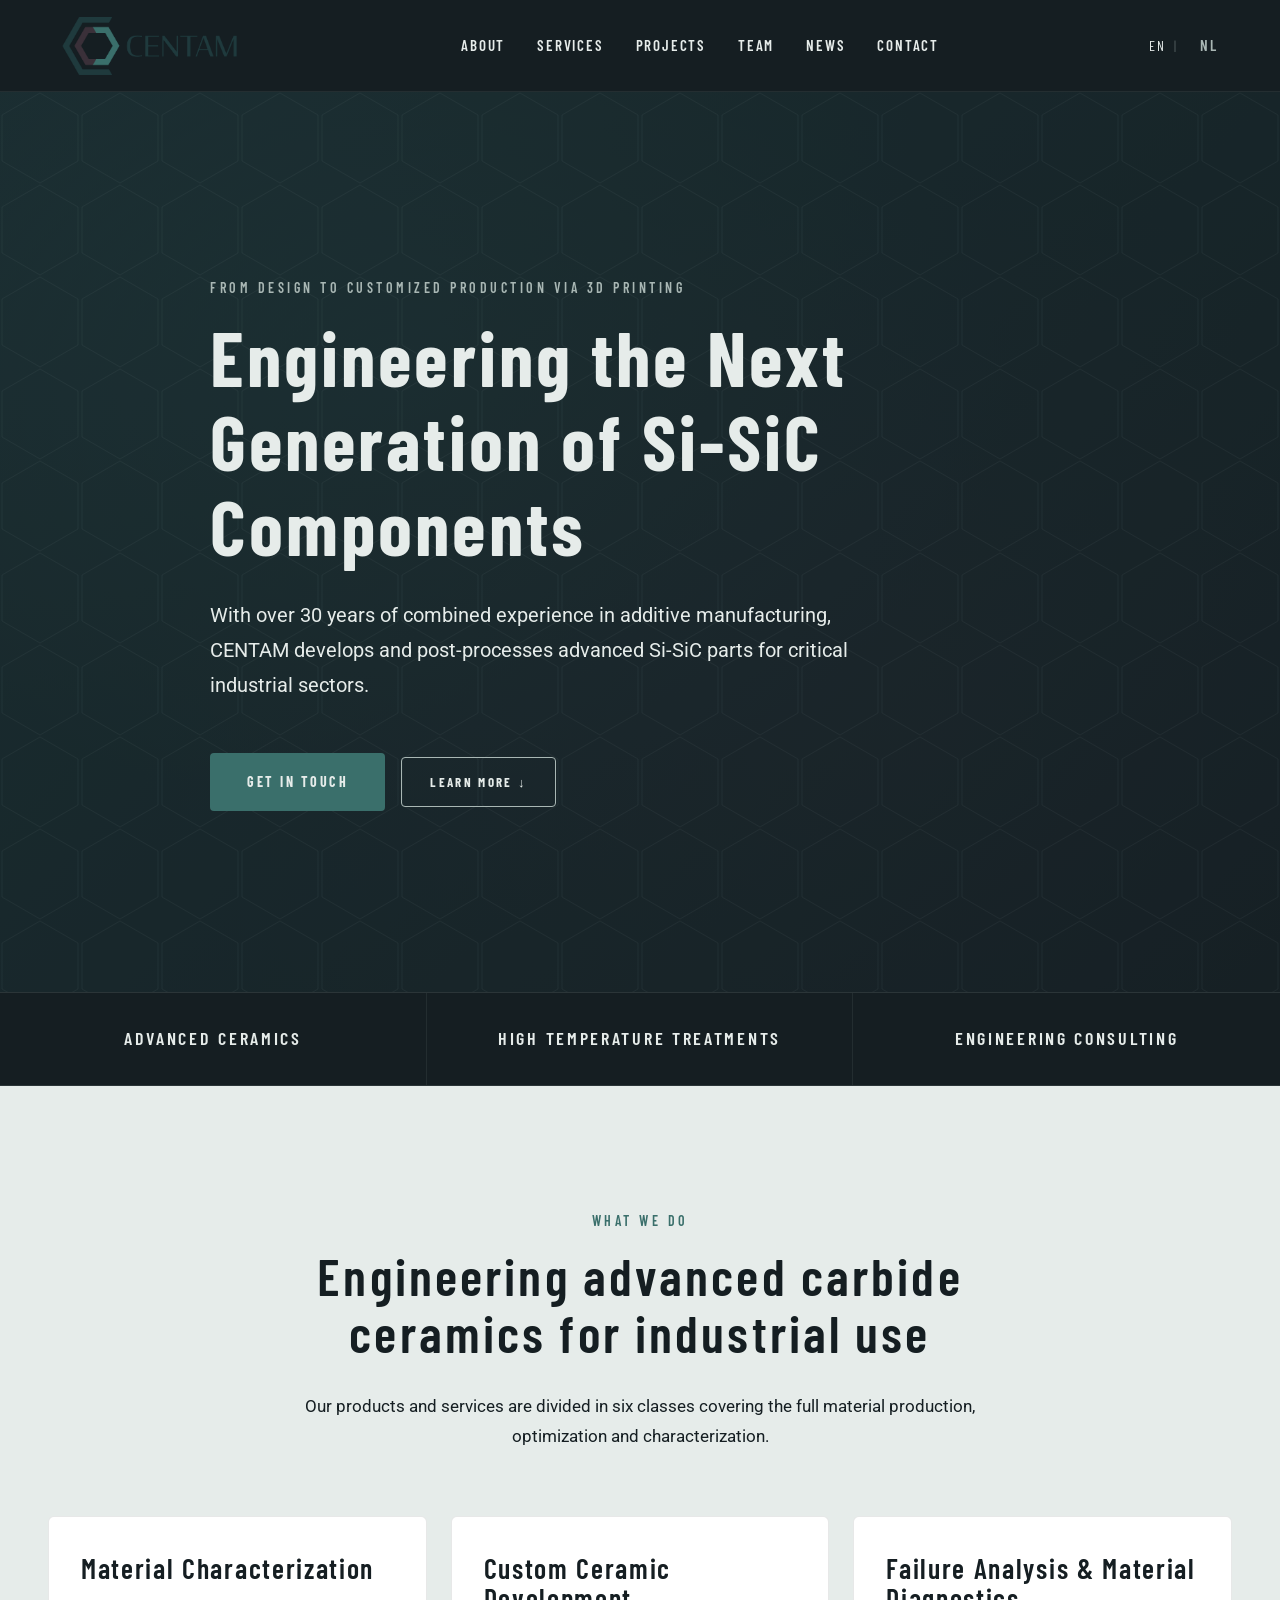
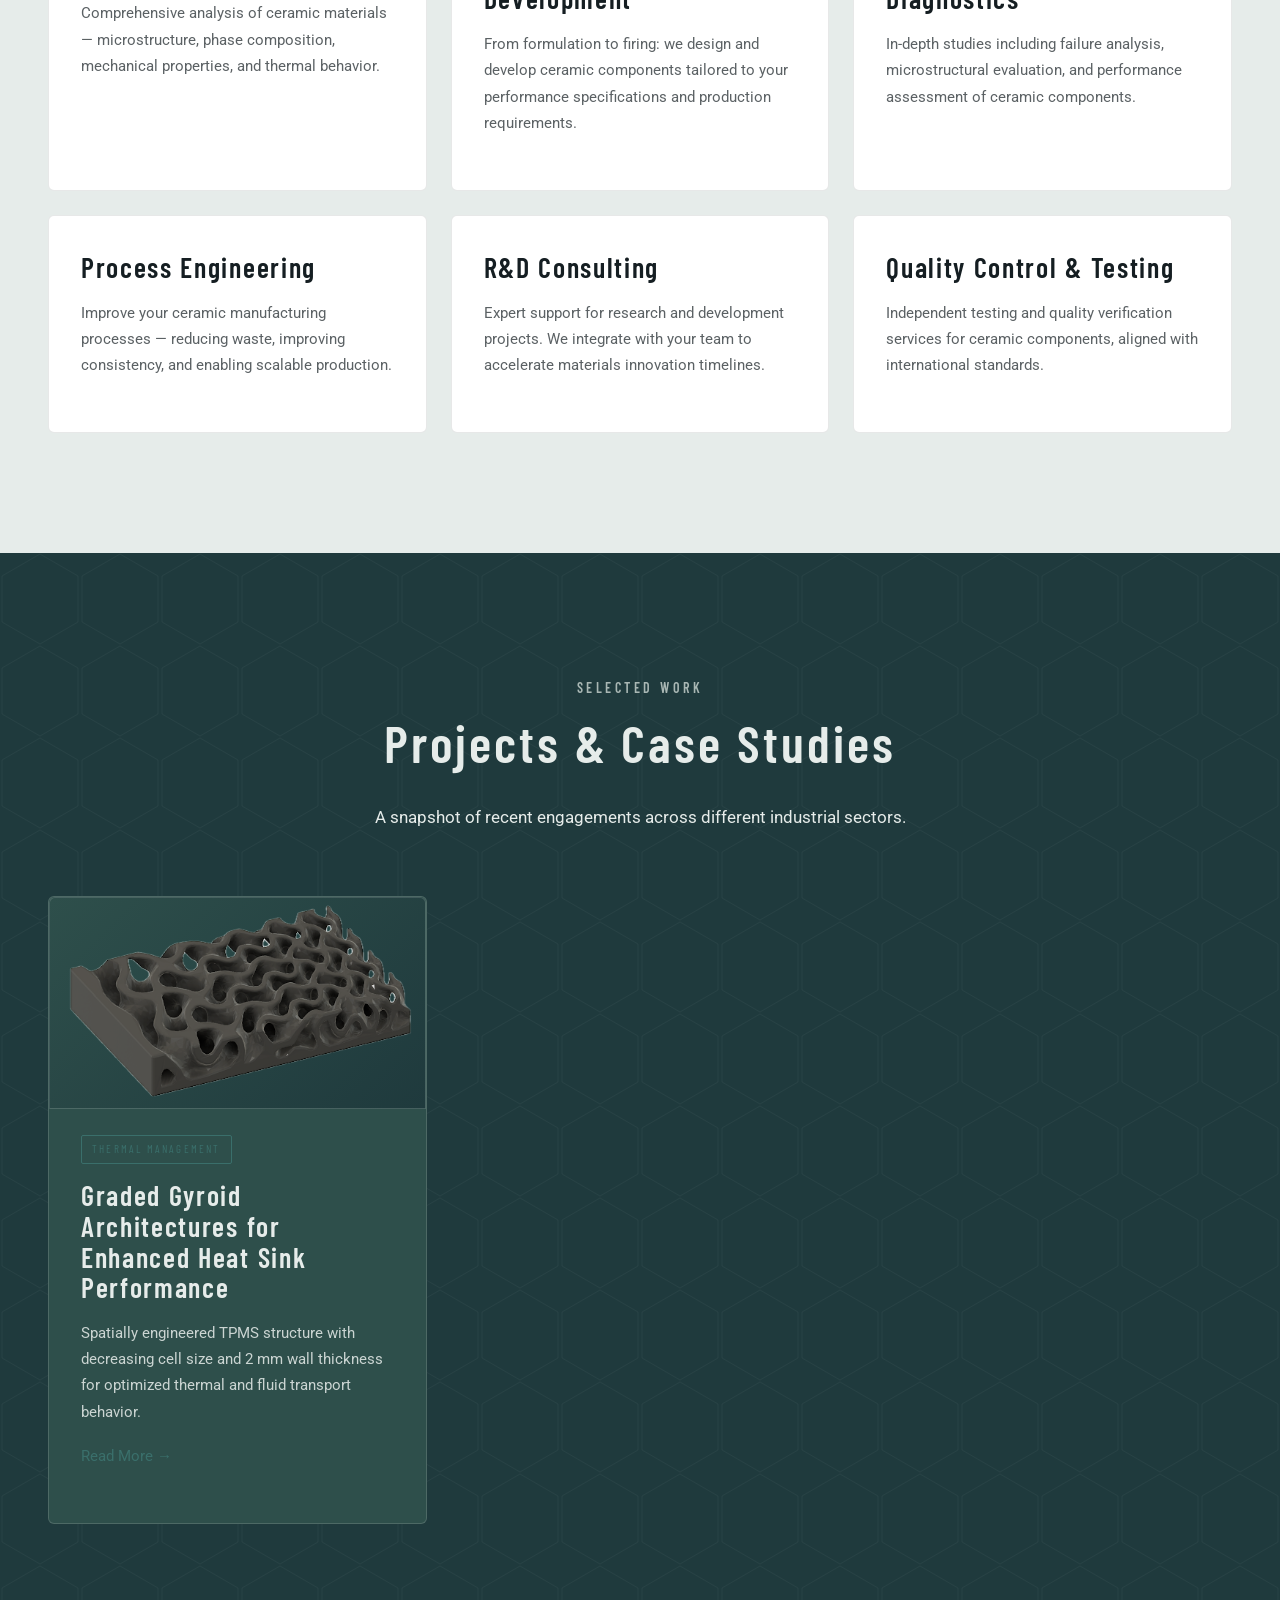
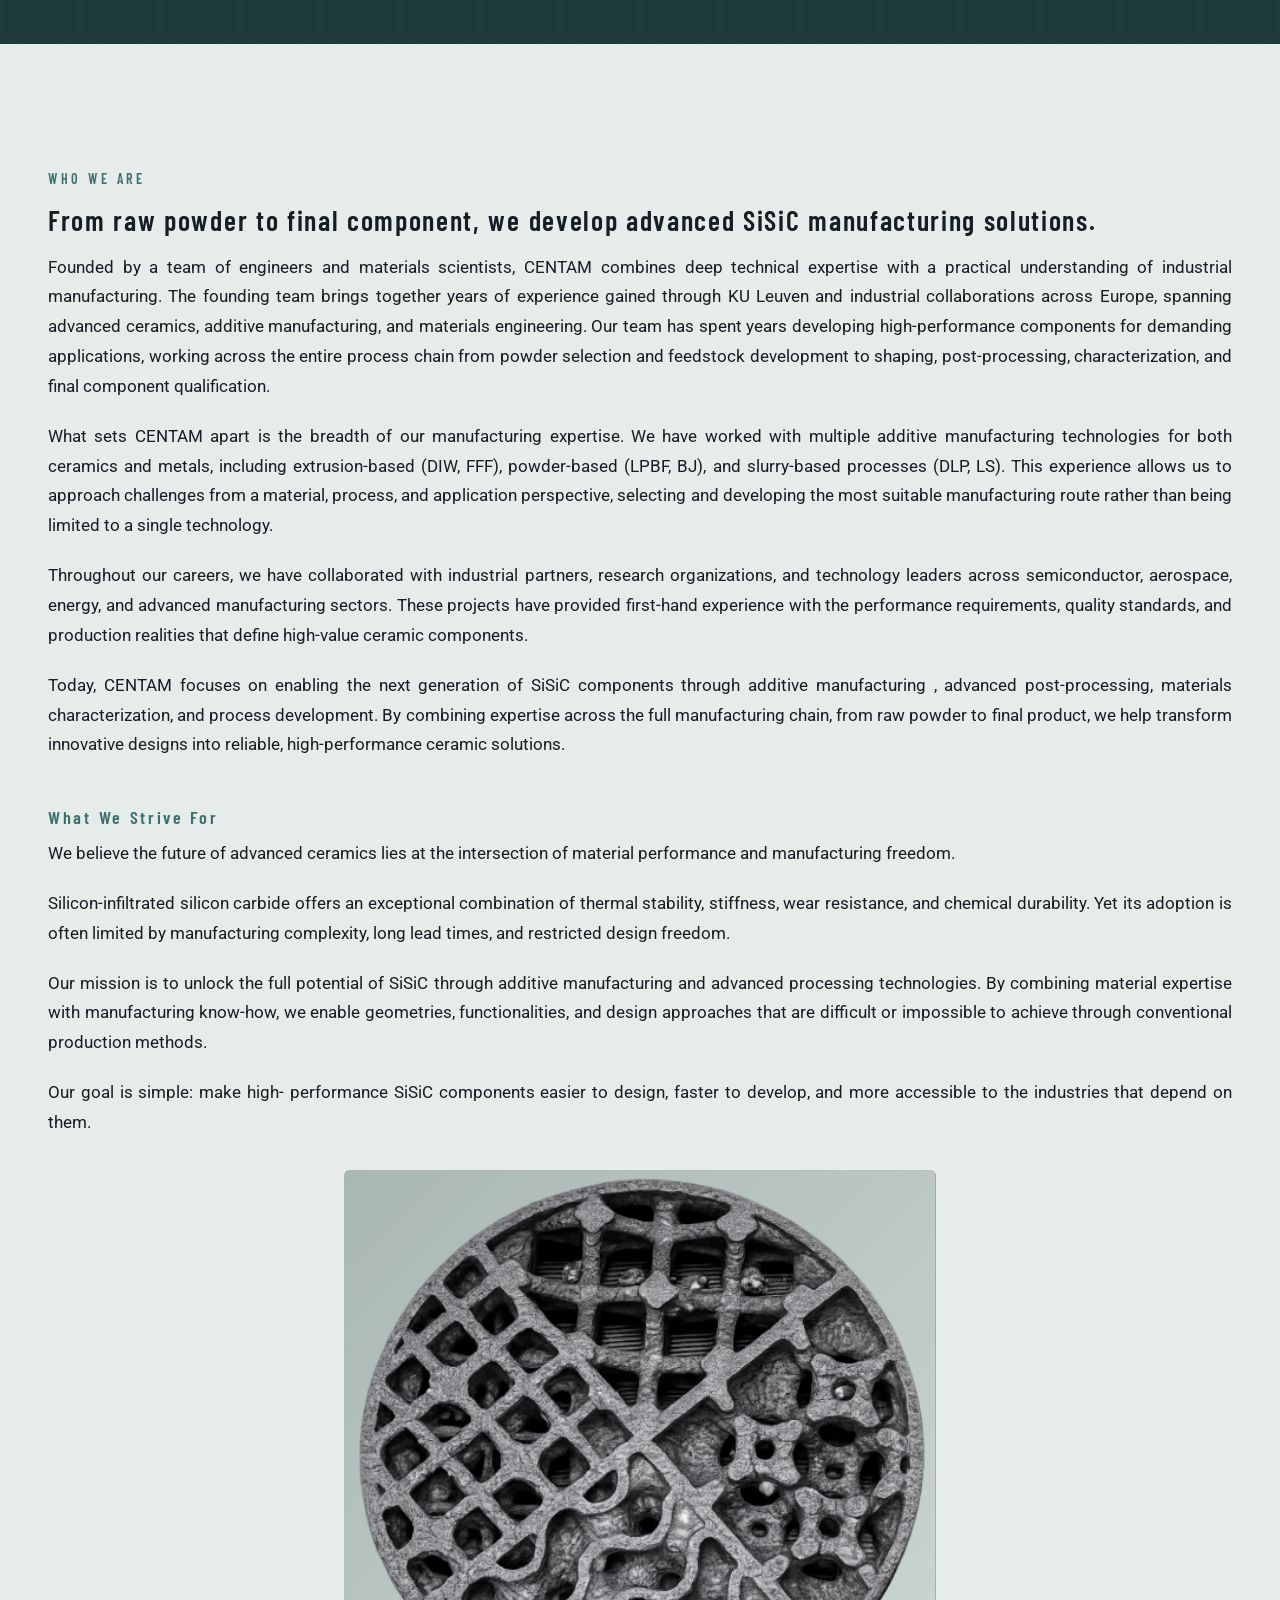
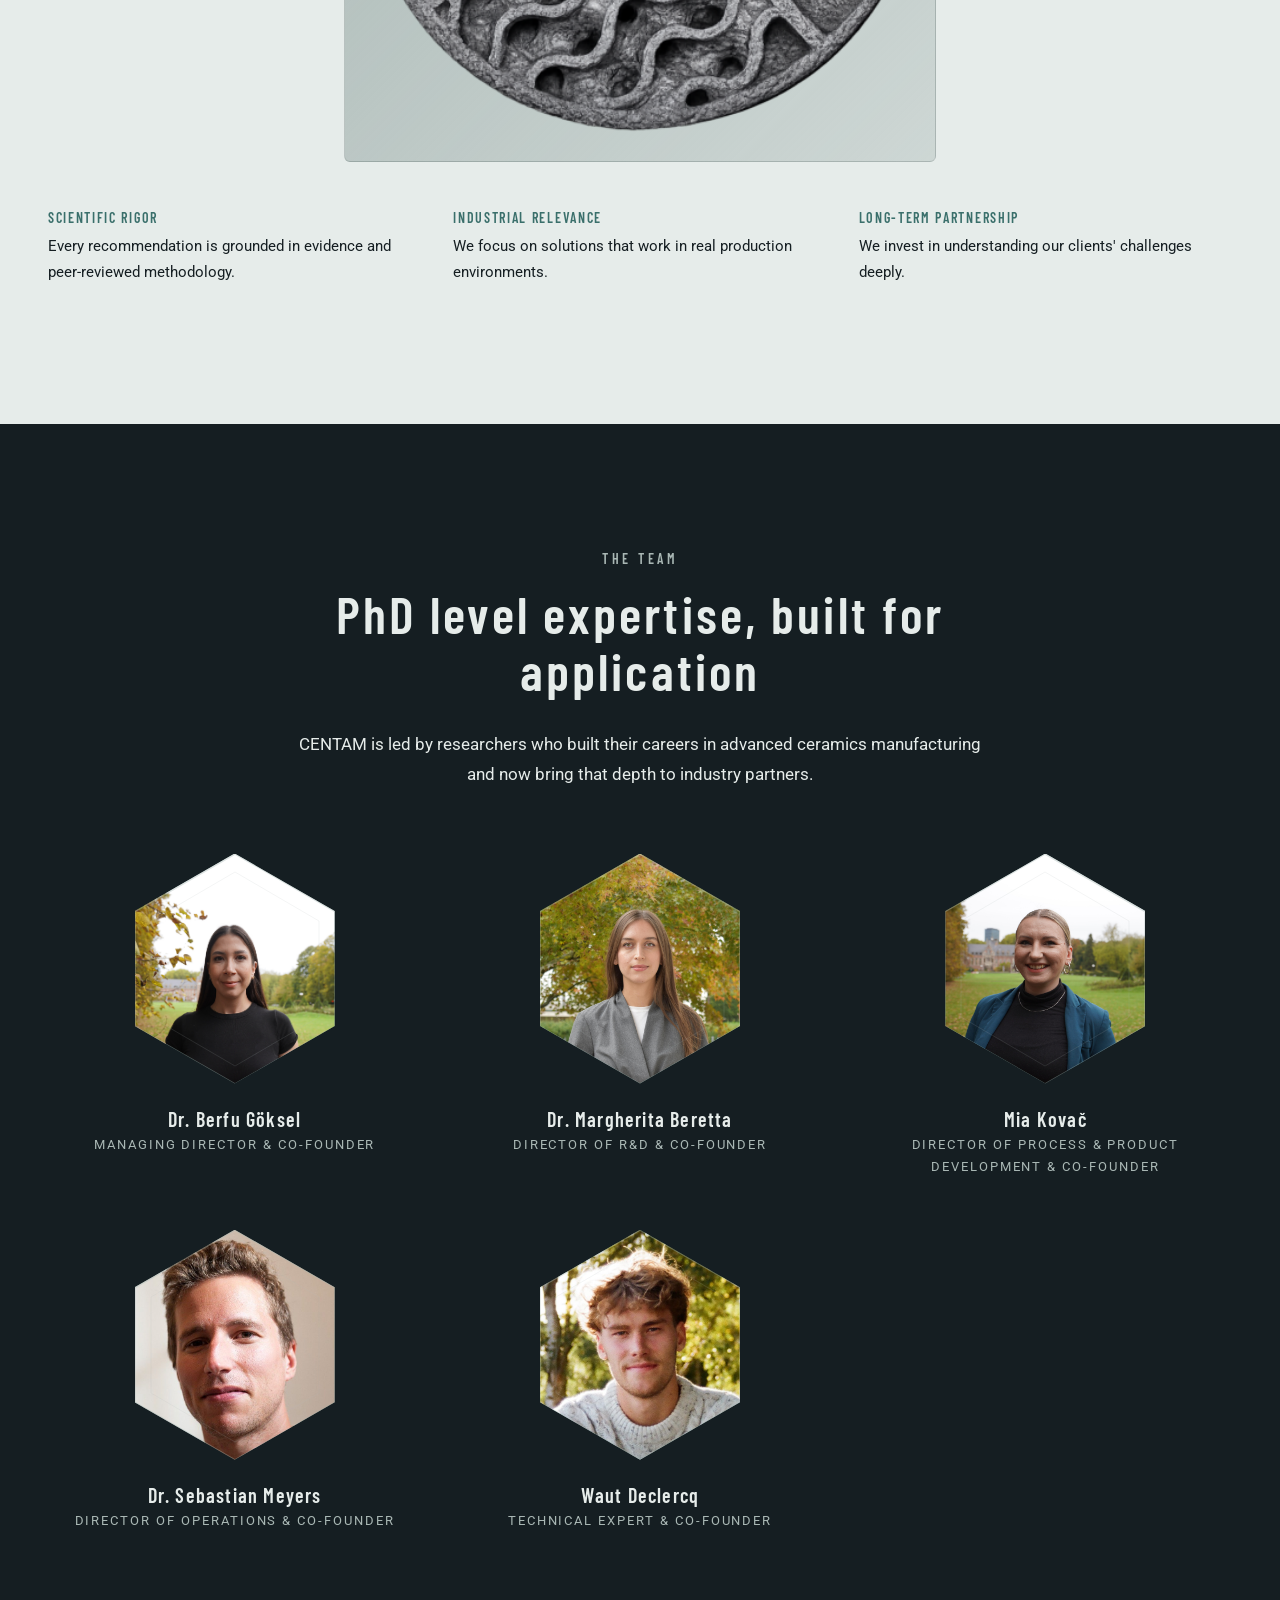
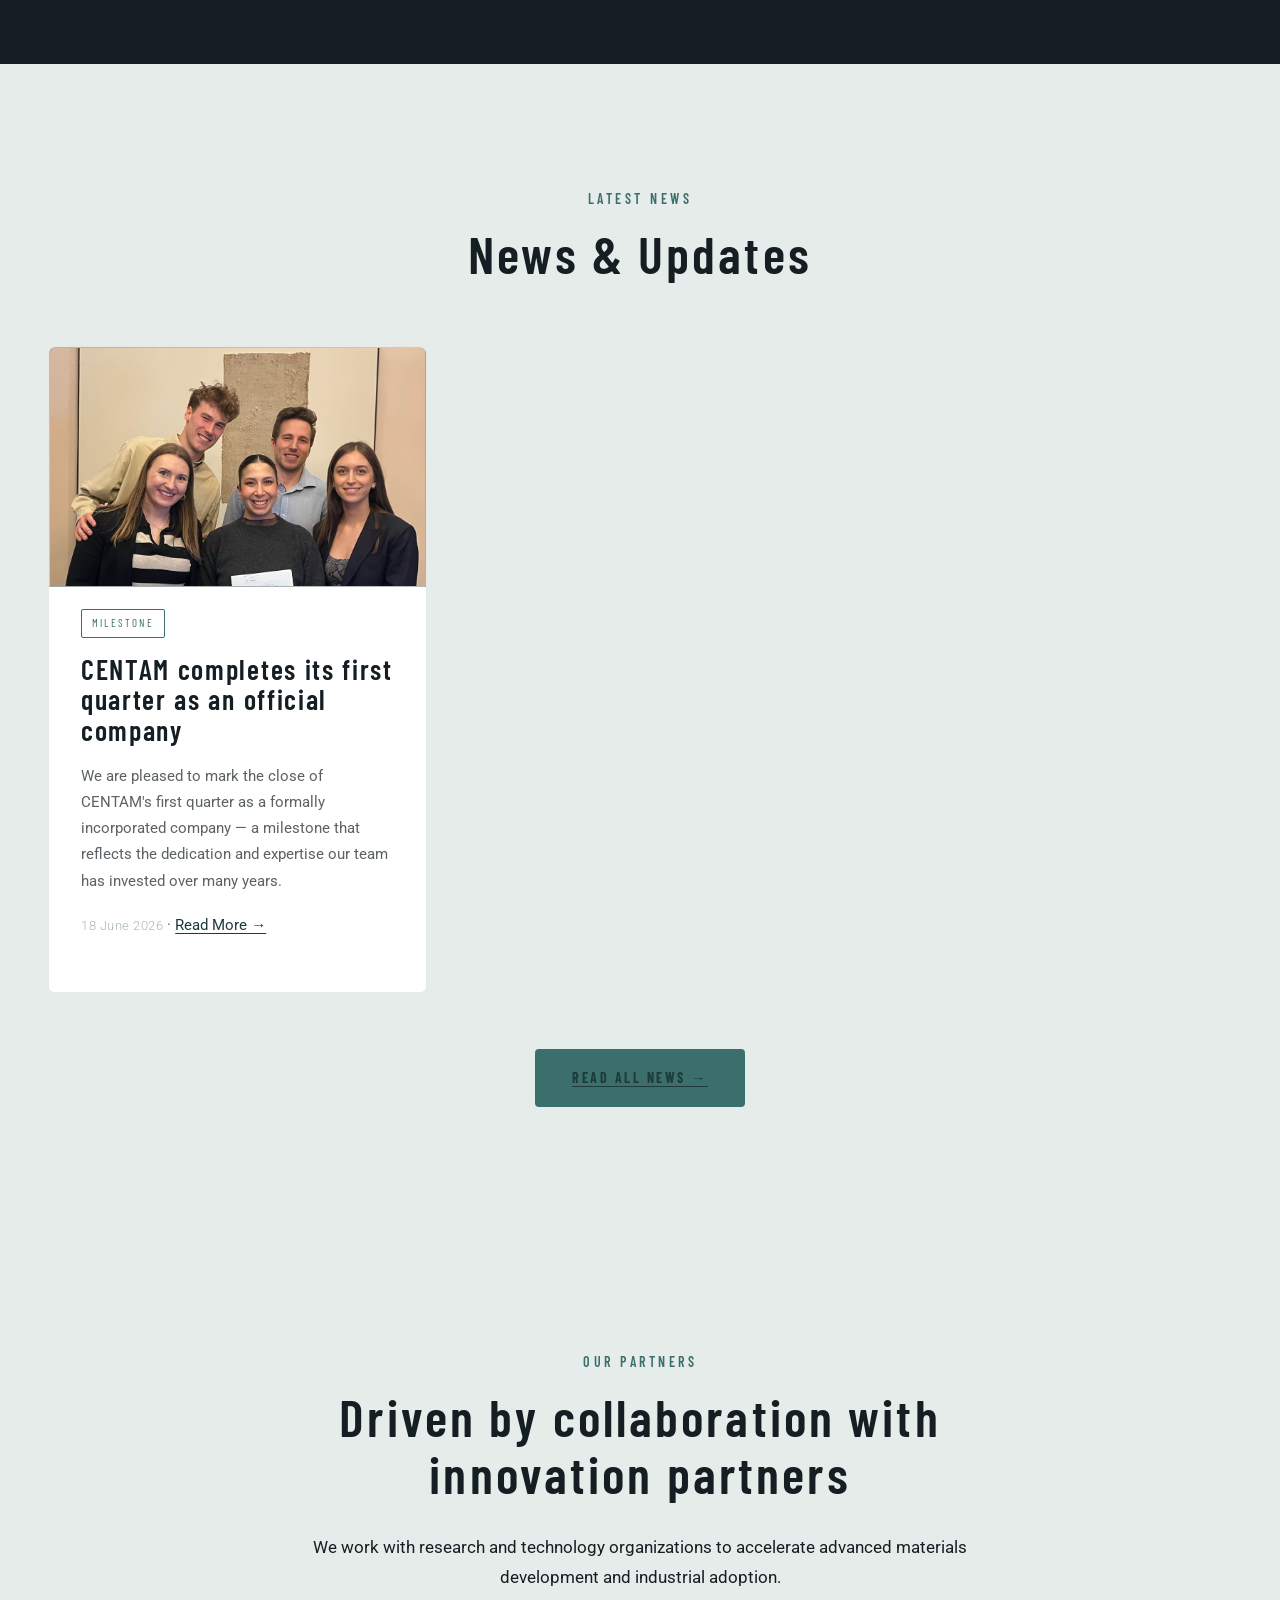
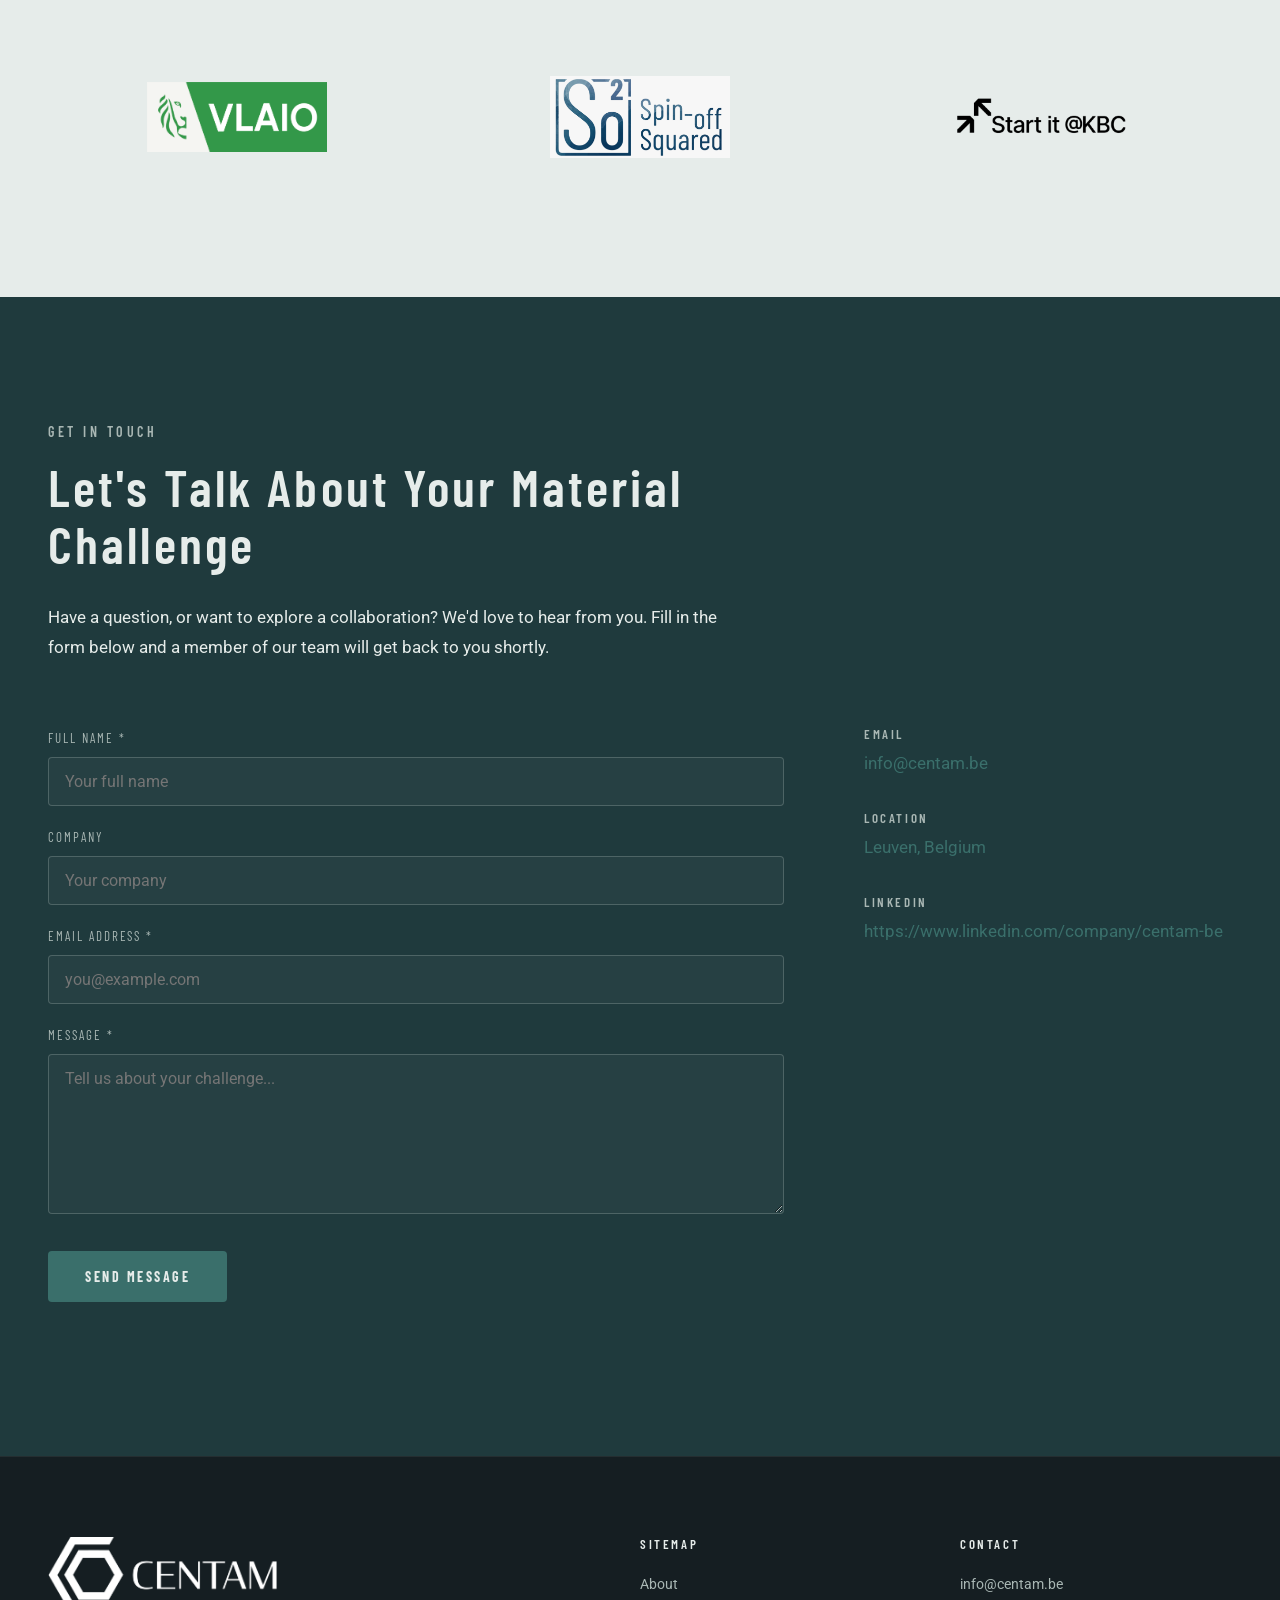
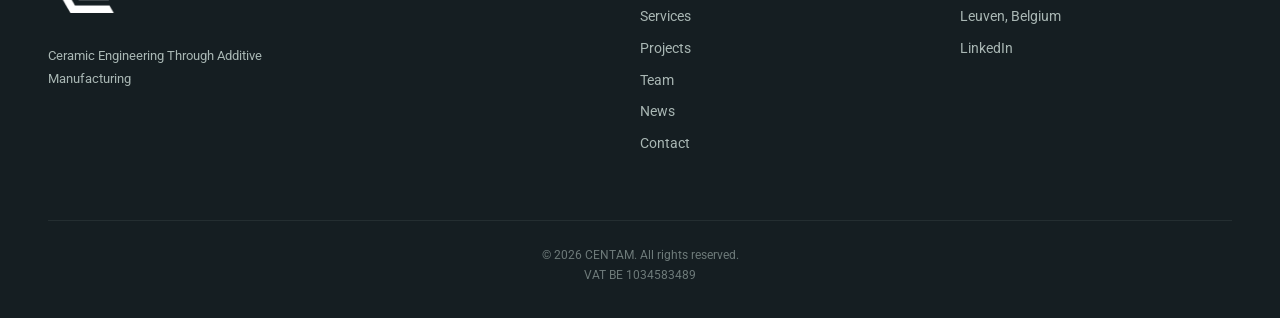
==== commit 947b3e71: "text justified, images esizing, change of sections order" ====
--- a/index.html
+++ b/index.html
@@ -93,69 +93,9 @@
       </div>
 
       <!-- ========================================================
-         ABOUT — Cream
-         ======================================================== -->
-      <section class="centam-section centam-section-light" id="about">
-        <div class="centam-container">
-          <div class="about-grid">
-            <div>
-              <span class="maroon-bar"></span>
-              <div class="centam-eyebrow">Who We Are</div>
-              <h3>From raw powder to final component, we develop advanced SiSiC manufacturing solutions.</h3>
-            <p>Founded by a team of engineers and materials scientists, CENTAM combines deep technical expertise with a practical understanding of industrial manufacturing. The founding team brings together years of experience gained through KU Leuven and industrial collaborations across Europe, spanning advanced ceramics, additive manufacturing, and materials engineering. Our team has spent years developing high-performance components for demanding applications, working across the entire process chain from powder selection and feedstock development to shaping, post-processing, characterization, and final component qualification.</p>
-              <p>
-                What sets CENTAM apart is the breadth of our manufacturing expertise. We have worked with multiple additive manufacturing technologies for both ceramics and metals, including extrusion-based (DIW, FFF), powder-based (LPBF, BJ), and slurry-based processes (DLP, LS). This experience allows us to approach challenges from a material, process, and application perspective, selecting and developing the most suitable manufacturing route rather than being limited to a single technology.</p>
-            <p>Throughout our careers, we have collaborated with industrial partners, research organizations, and technology leaders across semiconductor, aerospace, energy, and advanced manufacturing sectors. These projects have provided first-hand experience with the performance requirements, quality standards, and production realities that define high-value ceramic components.
-              </p>
-              <p>
-                Today, CENTAM focuses on enabling the next generation of SiSiC components through additive
-                manufacturing , advanced post-processing, materials characterization, and process development. By combining expertise across the full manufacturing chain, from raw powder to final product, we help transform innovative designs into reliable, high-performance ceramic solutions.
-              </p>
-              <h3 class="about-strive-heading">What We Strive For</h3>
-              <p>
-                We believe the future of advanced ceramics lies at the intersection of material performance and manufacturing freedom.</p>
-            <p>Silicon-infiltrated silicon carbide offers an exceptional combination of thermal stability, stiffness, wear resistance, and chemical durability. Yet its adoption is often limited by manufacturing complexity, long lead times, and restricted design freedom.</p>
-            <p> Our
-                mission is to unlock the full potential of SiSiC through additive manufacturing and advanced processing technologies. By combining material expertise with manufacturing know-how, we enable geometries, functionalities, and design approaches that are difficult or impossible to achieve through conventional production methods.</p>
-            <p>Our goal is simple: make high-
-                performance SiSiC components easier to design, faster to develop, and more accessible to the industries that depend on them.
-              </p>
-            </div>
-            <div>
-              <div class="img-placeholder img-placeholder--about">
-                <img
-                  src="/assets/gyroid-sandblasted-e1781793578906.png"
-                  alt="Gyroid lattice structure"
-                />
-              </div>
-            </div>
-          </div>
-          <div class="values-grid">
-            <div class="value-item">
-              <h4>SCIENTIFIC RIGOR</h4>
-              <p>
-                Every recommendation is grounded in evidence and peer-reviewed
-                methodology.
-              </p>
-            </div>
-            <div class="value-item">
-              <h4>INDUSTRIAL RELEVANCE</h4>
-              <p>
-                We focus on solutions that work in real production environments.
-              </p>
-            </div>
-            <div class="value-item">
-              <h4>LONG-TERM PARTNERSHIP</h4>
-              <p>We invest in understanding our clients' challenges deeply.</p>
-            </div>
-          </div>
-        </div>
-      </section>
-
-      <!-- ========================================================
          SERVICES — Dark Green
          ======================================================== -->
-      <section class="centam-section centam-section-darker" id="services">
+      <section class="centam-section centam-section-light" id="services">
         <div class="centam-container">
           <div class="section-intro">
             <div class="centam-eyebrow">What We Do</div>
@@ -220,7 +160,7 @@
          (projects.js) by renderProjectCards() in script.js.
          Add a project there and a card appears automatically.
          ======================================================== -->
-      <section class="centam-section centam-section-light" id="projects">
+      <section class="centam-section centam-section-darker" id="projects">
         <div class="centam-container">
           <div class="section-intro">
             <span class="maroon-bar maroon-bar--center"></span>
@@ -232,6 +172,66 @@
             </p>
           </div>
           <div class="centam-card-grid" id="projects-grid"></div>
+        </div>
+      </section>
+
+      <!-- ========================================================
+         ABOUT — Cream
+         ======================================================== -->
+      <section class="centam-section centam-section-light" id="about">
+        <div class="centam-container">
+          <div class="about-grid">
+            <div>
+              <span class="maroon-bar"></span>
+              <div class="centam-eyebrow">Who We Are</div>
+              <h3>From raw powder to final component, we develop advanced SiSiC manufacturing solutions.</h3>
+            <p>Founded by a team of engineers and materials scientists, CENTAM combines deep technical expertise with a practical understanding of industrial manufacturing. The founding team brings together years of experience gained through KU Leuven and industrial collaborations across Europe, spanning advanced ceramics, additive manufacturing, and materials engineering. Our team has spent years developing high-performance components for demanding applications, working across the entire process chain from powder selection and feedstock development to shaping, post-processing, characterization, and final component qualification.</p>
+              <p>
+                What sets CENTAM apart is the breadth of our manufacturing expertise. We have worked with multiple additive manufacturing technologies for both ceramics and metals, including extrusion-based (DIW, FFF), powder-based (LPBF, BJ), and slurry-based processes (DLP, LS). This experience allows us to approach challenges from a material, process, and application perspective, selecting and developing the most suitable manufacturing route rather than being limited to a single technology.</p>
+            <p>Throughout our careers, we have collaborated with industrial partners, research organizations, and technology leaders across semiconductor, aerospace, energy, and advanced manufacturing sectors. These projects have provided first-hand experience with the performance requirements, quality standards, and production realities that define high-value ceramic components.
+              </p>
+              <p>
+                Today, CENTAM focuses on enabling the next generation of SiSiC components through additive
+                manufacturing , advanced post-processing, materials characterization, and process development. By combining expertise across the full manufacturing chain, from raw powder to final product, we help transform innovative designs into reliable, high-performance ceramic solutions.
+              </p>
+              <h3 class="about-strive-heading">What We Strive For</h3>
+              <p>
+                We believe the future of advanced ceramics lies at the intersection of material performance and manufacturing freedom.</p>
+            <p>Silicon-infiltrated silicon carbide offers an exceptional combination of thermal stability, stiffness, wear resistance, and chemical durability. Yet its adoption is often limited by manufacturing complexity, long lead times, and restricted design freedom.</p>
+            <p> Our
+                mission is to unlock the full potential of SiSiC through additive manufacturing and advanced processing technologies. By combining material expertise with manufacturing know-how, we enable geometries, functionalities, and design approaches that are difficult or impossible to achieve through conventional production methods.</p>
+            <p>Our goal is simple: make high-
+                performance SiSiC components easier to design, faster to develop, and more accessible to the industries that depend on them.
+              </p>
+            </div>
+            <div>
+              <div class="img-placeholder img-placeholder--about">
+                <img
+                  src="/assets/gyroid-sandblasted-e1781793578906.png"
+                  alt="Gyroid lattice structure"
+                />
+              </div>
+            </div>
+          </div>
+          <div class="values-grid">
+            <div class="value-item">
+              <h4>SCIENTIFIC RIGOR</h4>
+              <p>
+                Every recommendation is grounded in evidence and peer-reviewed
+                methodology.
+              </p>
+            </div>
+            <div class="value-item">
+              <h4>INDUSTRIAL RELEVANCE</h4>
+              <p>
+                We focus on solutions that work in real production environments.
+              </p>
+            </div>
+            <div class="value-item">
+              <h4>LONG-TERM PARTNERSHIP</h4>
+              <p>We invest in understanding our clients' challenges deeply.</p>
+            </div>
+          </div>
         </div>
       </section>
 
@@ -337,7 +337,7 @@
                   />
                 </svg>
               </div>
-              <h3>Dr. Mia Kovač</h3></a>
+              <h3>Mia Kovač</h3></a>
               <div class="role">
                 Director of Process &amp; Product Development &amp; Co-founder
               </div>
--- a/styles.css
+++ b/styles.css
@@ -1116,15 +1116,25 @@
 }
 
 .about-grid {
-  display: grid;
-  grid-template-columns: 1.3fr 1fr;
-  gap: 80px;
-  align-items: center;
+  display: block;
+}
+#about .about-grid > div:first-child {
+  width: 100%;
+  max-width: none;
+}
+#about .about-grid > div:first-child p,
+#about .about-grid > div:first-child h3 {
+  text-align: justify;
+  text-justify: inter-word;
+}
+#about .img-placeholder--about {
+  width: 50%;
+  margin: 32px auto 0;
+  max-width: 100%;
 }
 @media (max-width: 900px) {
-  .about-grid {
-    grid-template-columns: 1fr;
-    gap: 40px;
+  #about .about-grid > div:first-child {
+    max-width: 100%;
   }
 }
 
@@ -1229,24 +1239,17 @@
   letter-spacing: 0.15em;
 }
 
-/* About: featured image block. The image fills the frame edge-to-edge
-   (cover) so it reads as a designed panel rather than a small centred
-   graphic, and is clipped to the card radius. */
+/* About: featured image block. The image keeps its intrinsic aspect ratio
+   as the width changes, while remaining clipped to the card radius. */
 .img-placeholder--about {
-  min-height: 480px;
   overflow: hidden;
 }
 .img-placeholder--about img {
   width: 100%;
-  height: 100%;
-  min-height: inherit;
-  object-fit: cover;
+  height: auto;
+  display: block;
+  object-fit: contain;
   border-radius: var(--radius-card);
-}
-@media (max-width: 768px) {
-  .img-placeholder--about {
-    min-height: 320px;
-  }
 }
 
 /* Centered maroon bar (overrides the default left-aligned bar) */
@@ -1346,8 +1349,8 @@
   padding: 12px 0 24px;
 }
 #news-detail .img-placeholder img {
-  max-width: 100%;
-  width: auto;
+  max-width: 50%;
+  width: 50%;
   height: auto;
   object-fit: contain;
   display: block;
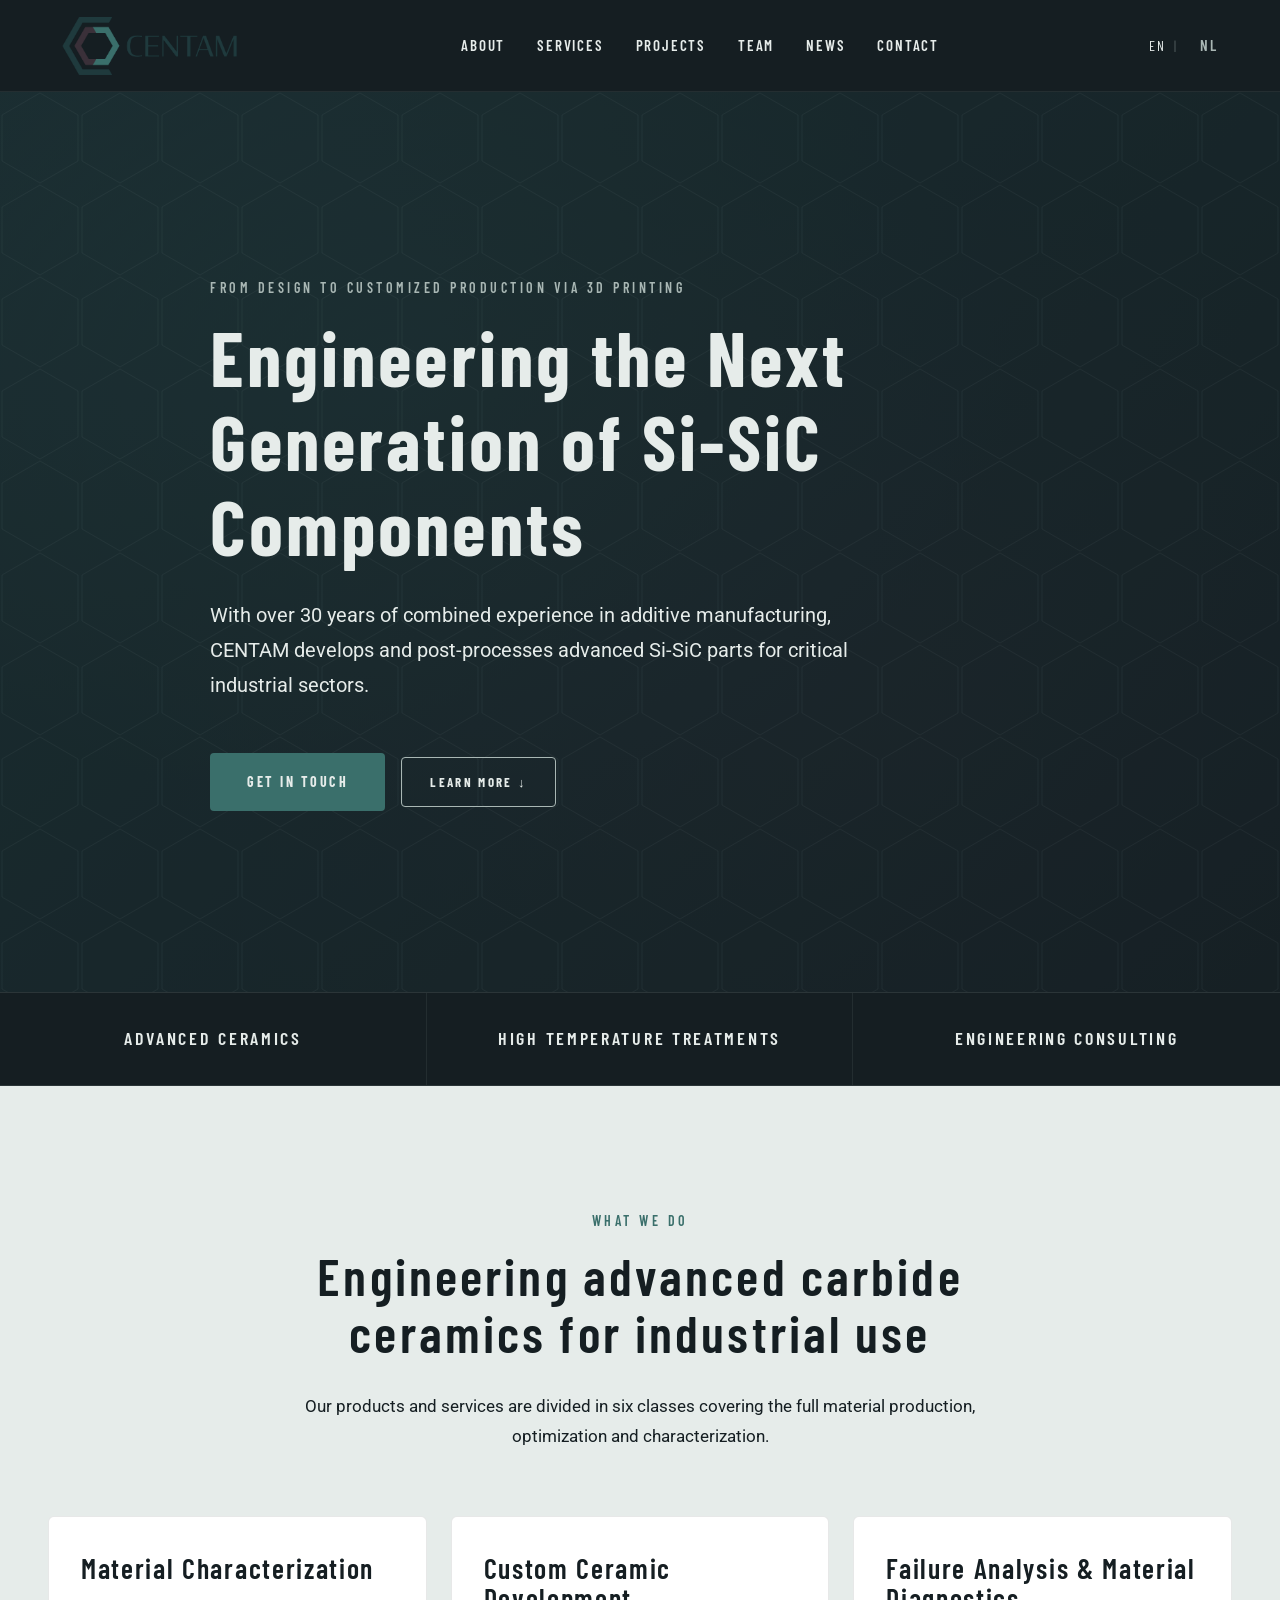
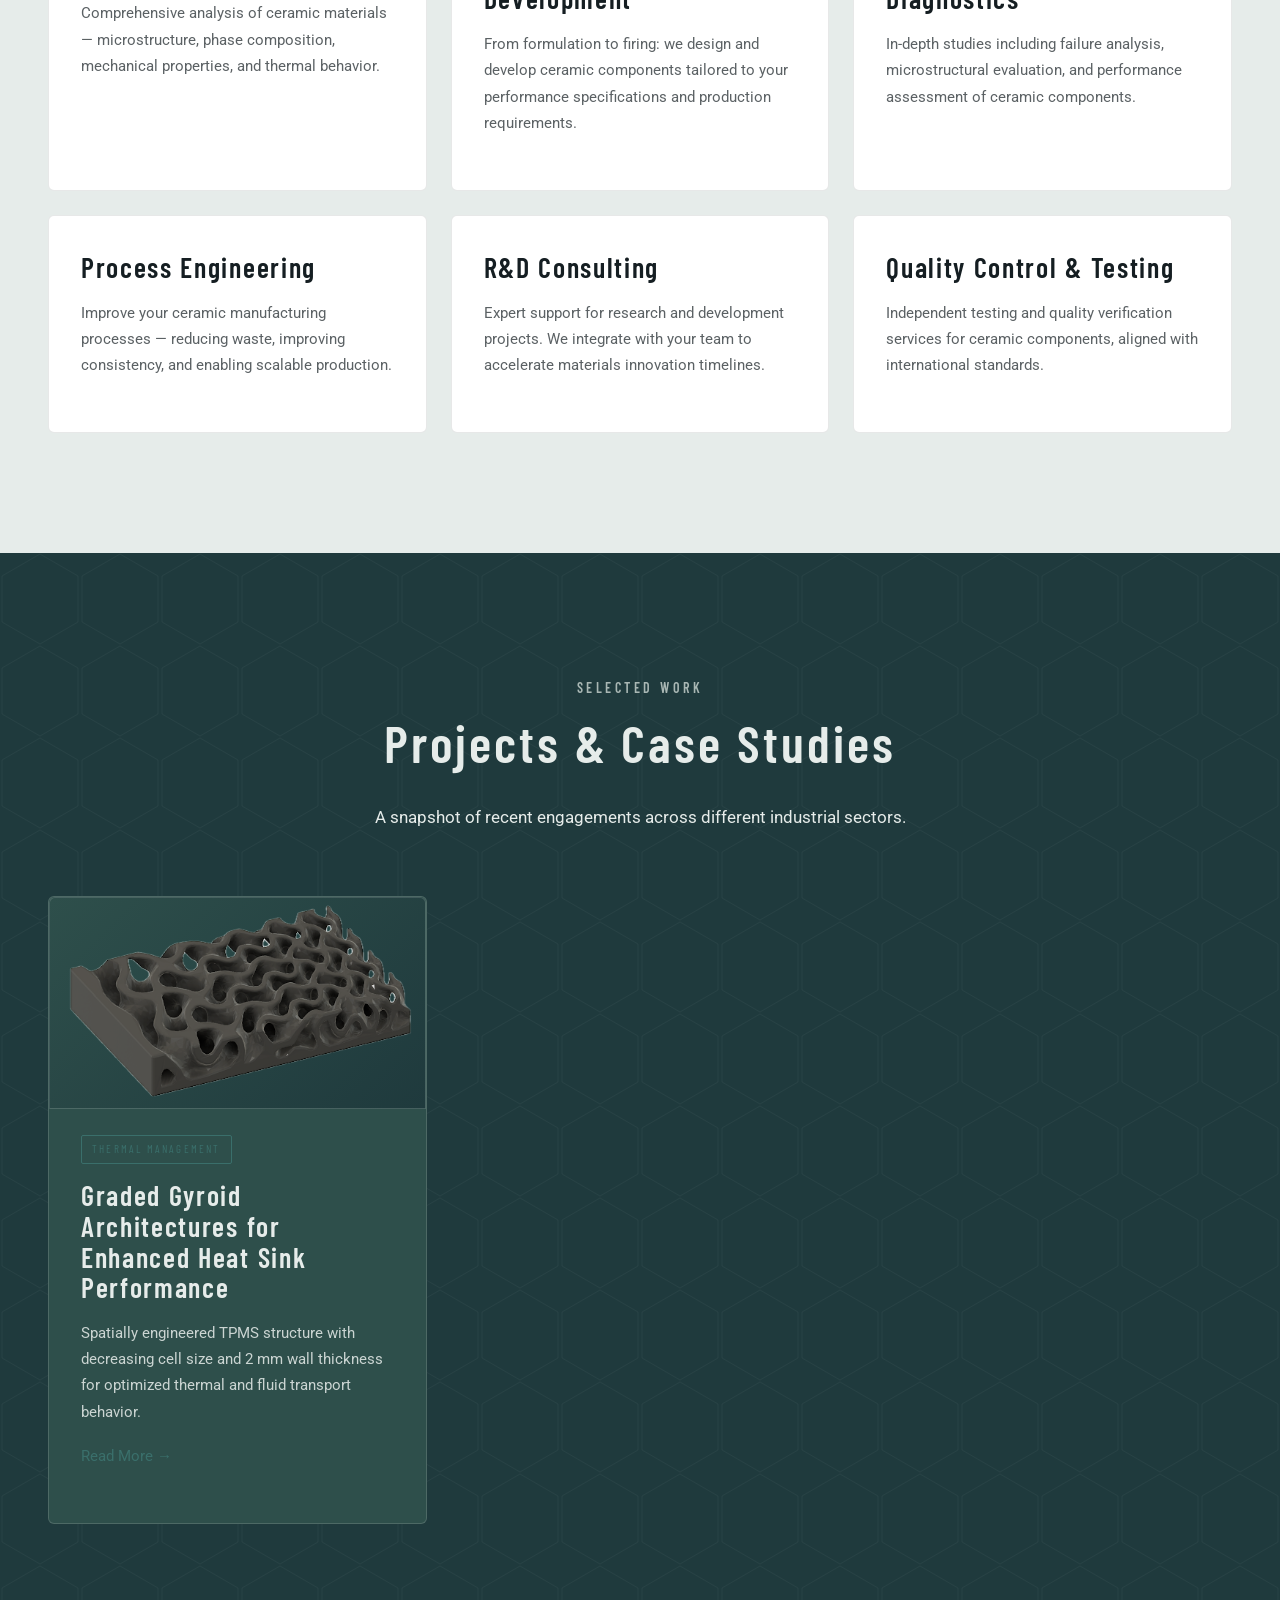
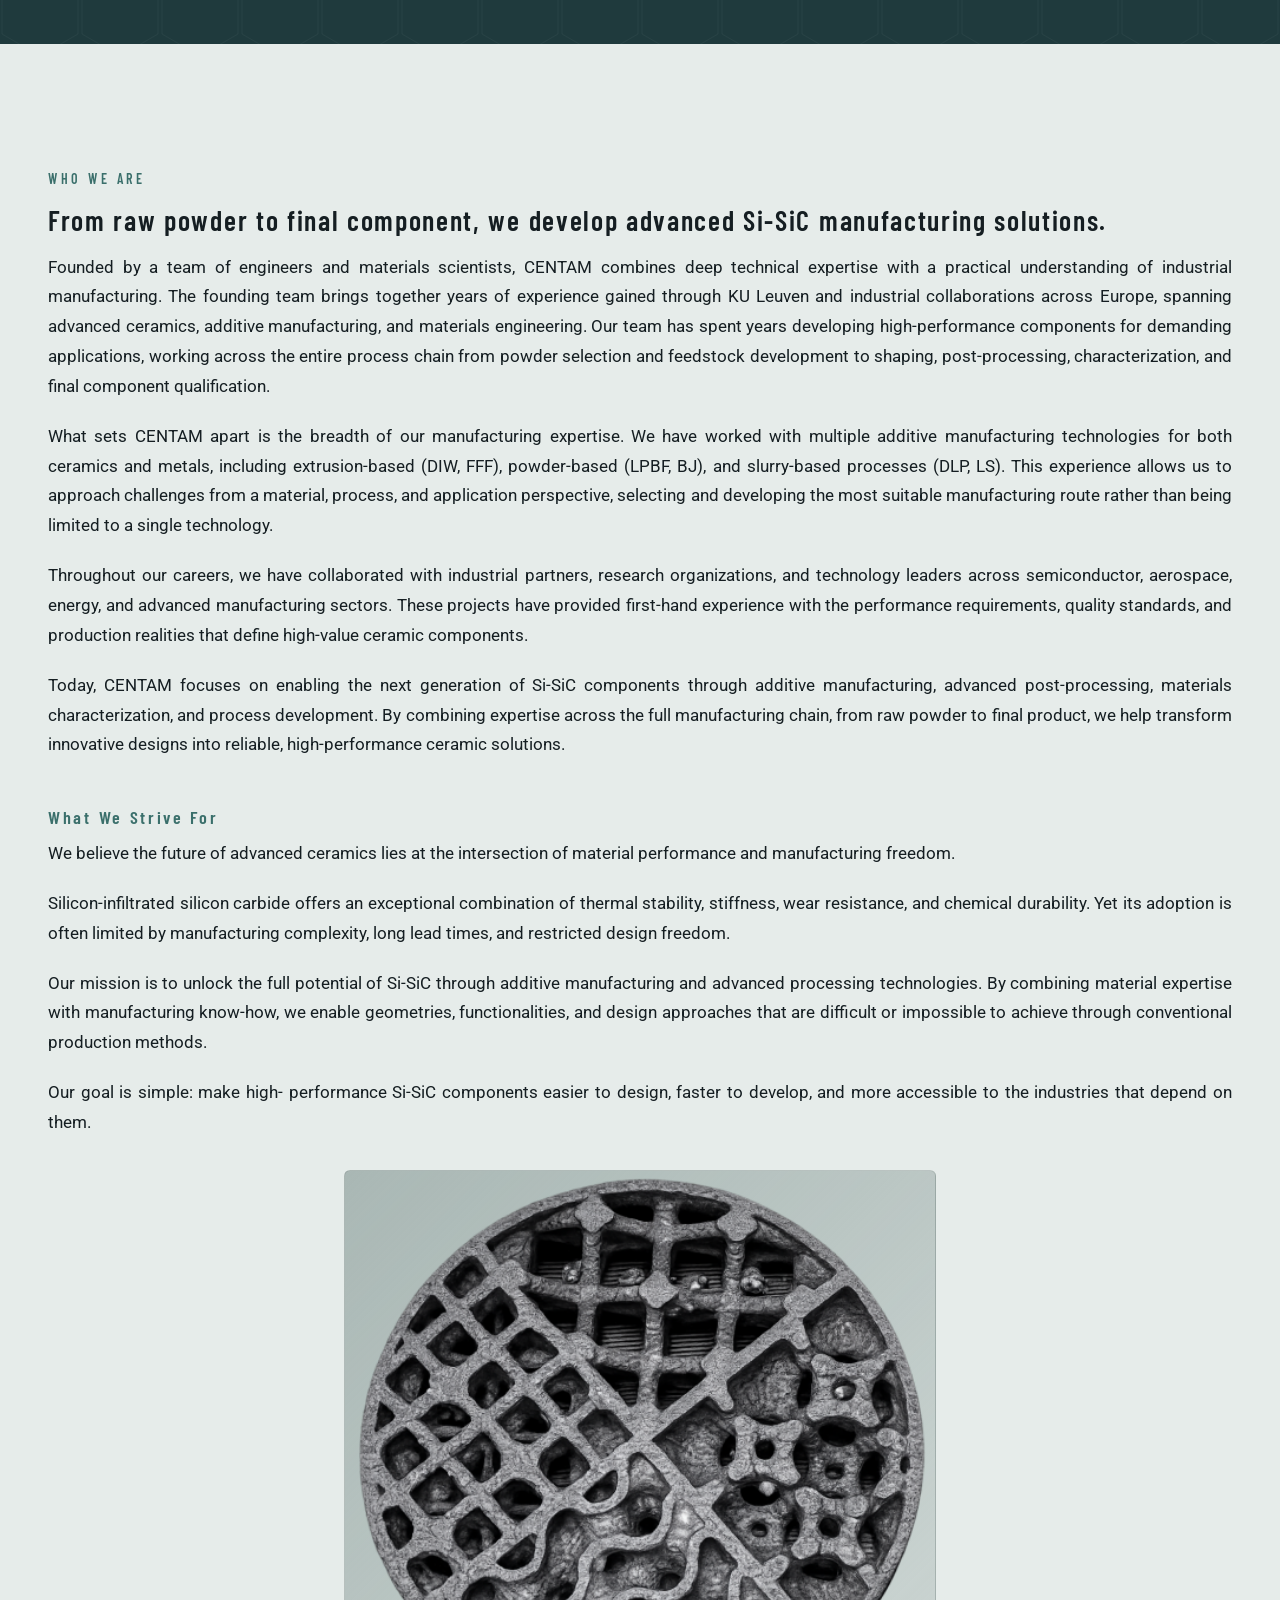
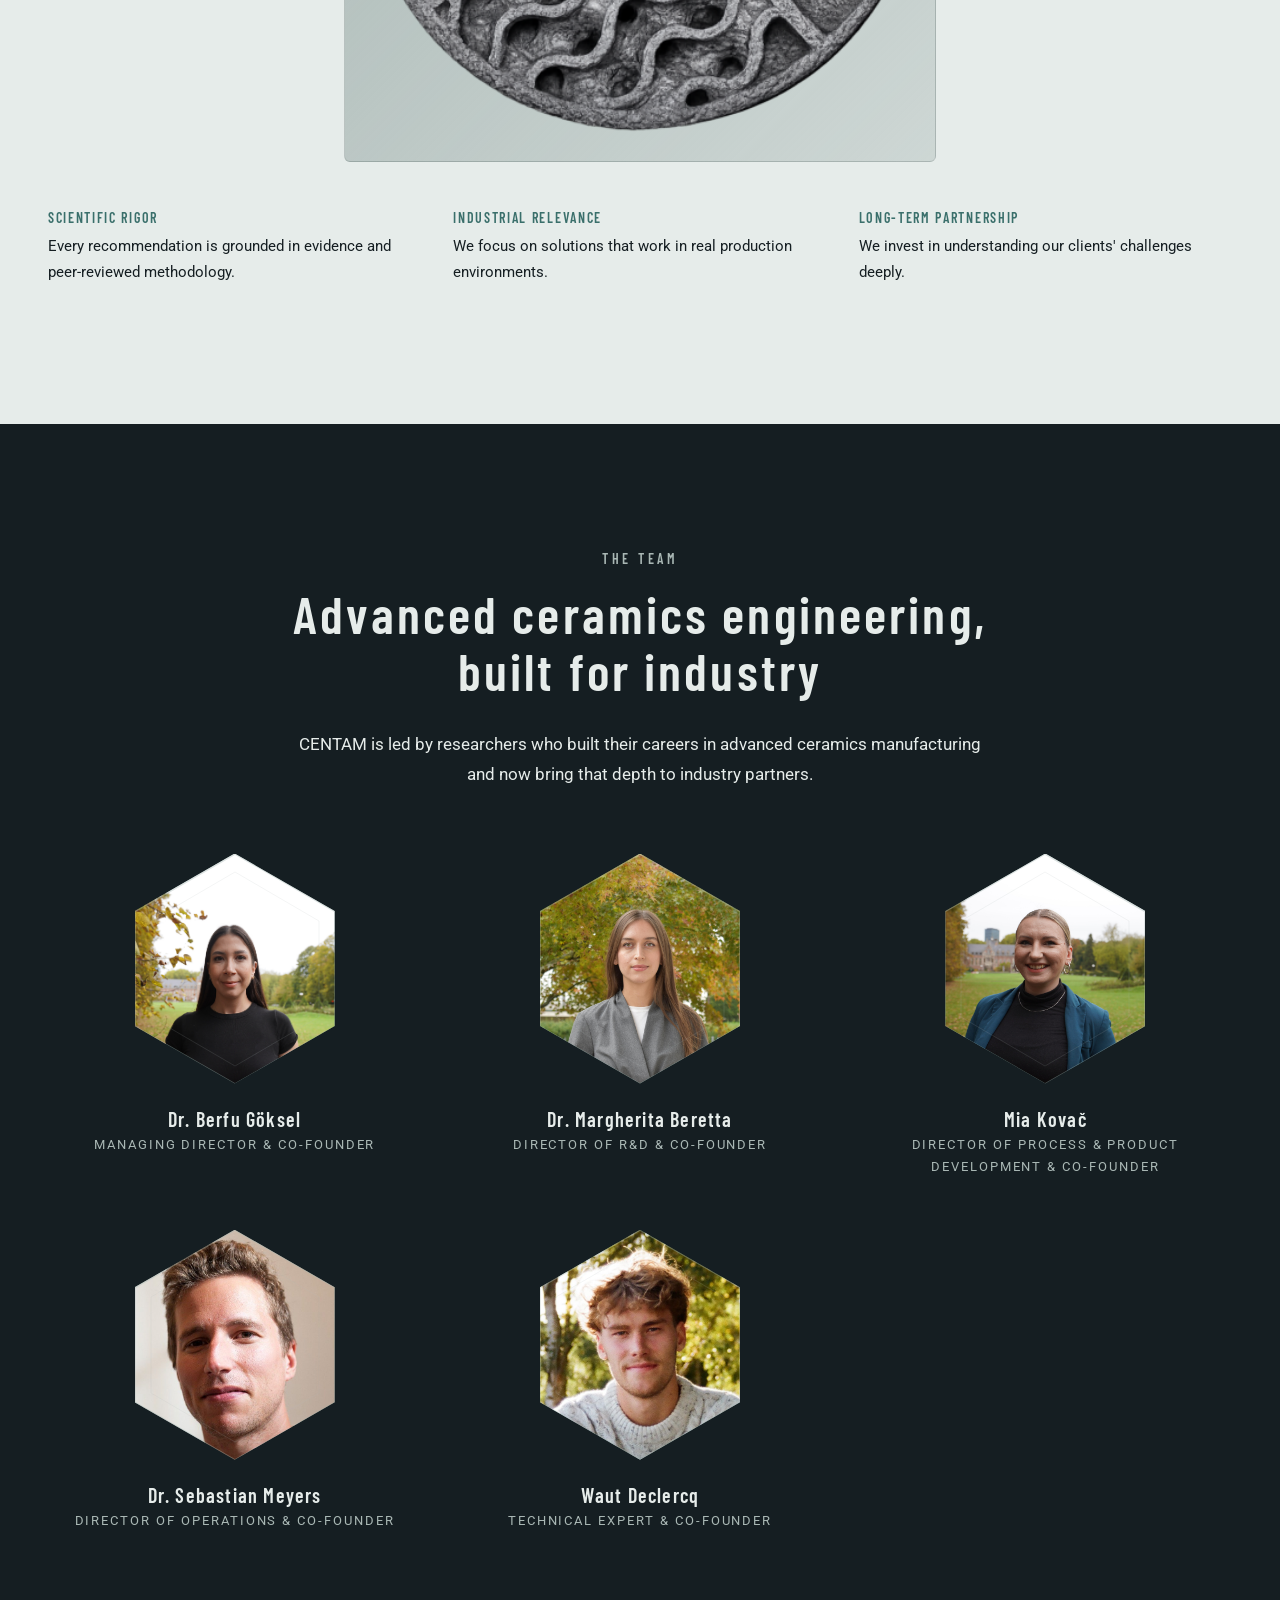
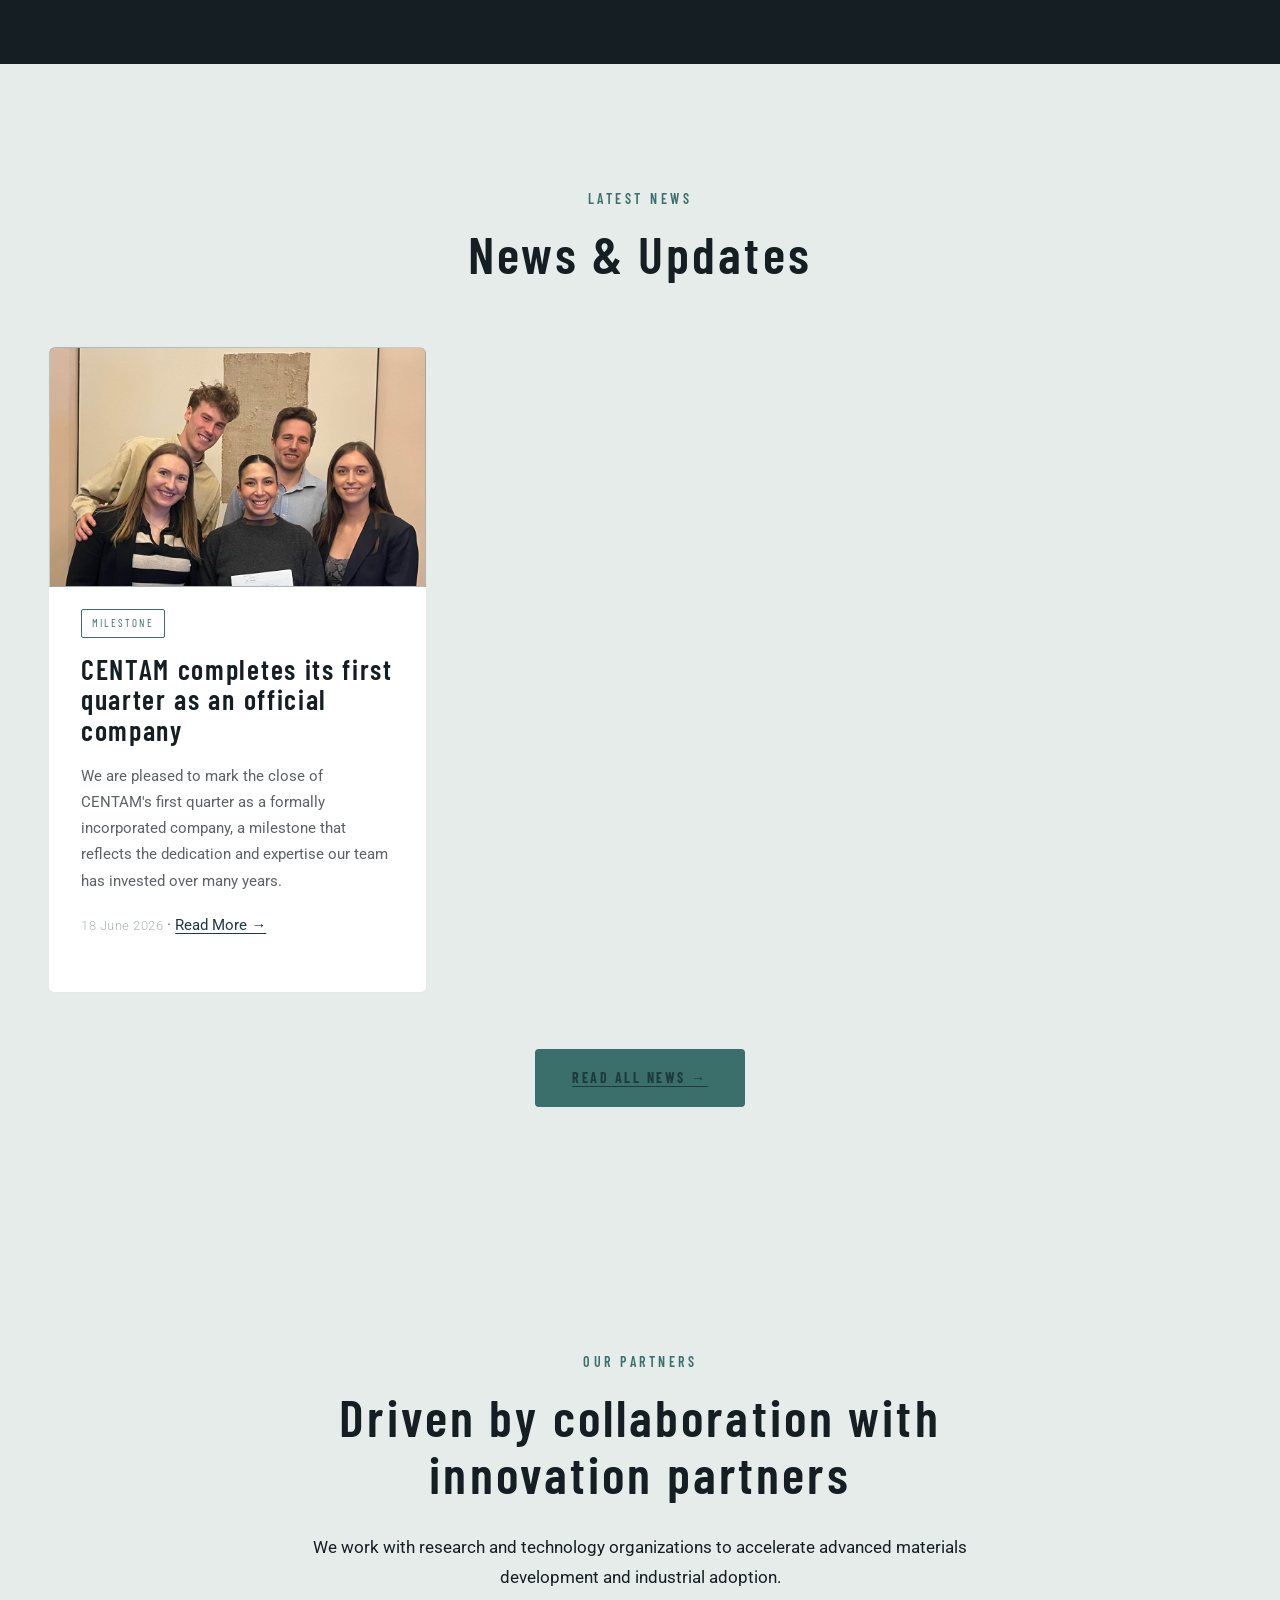
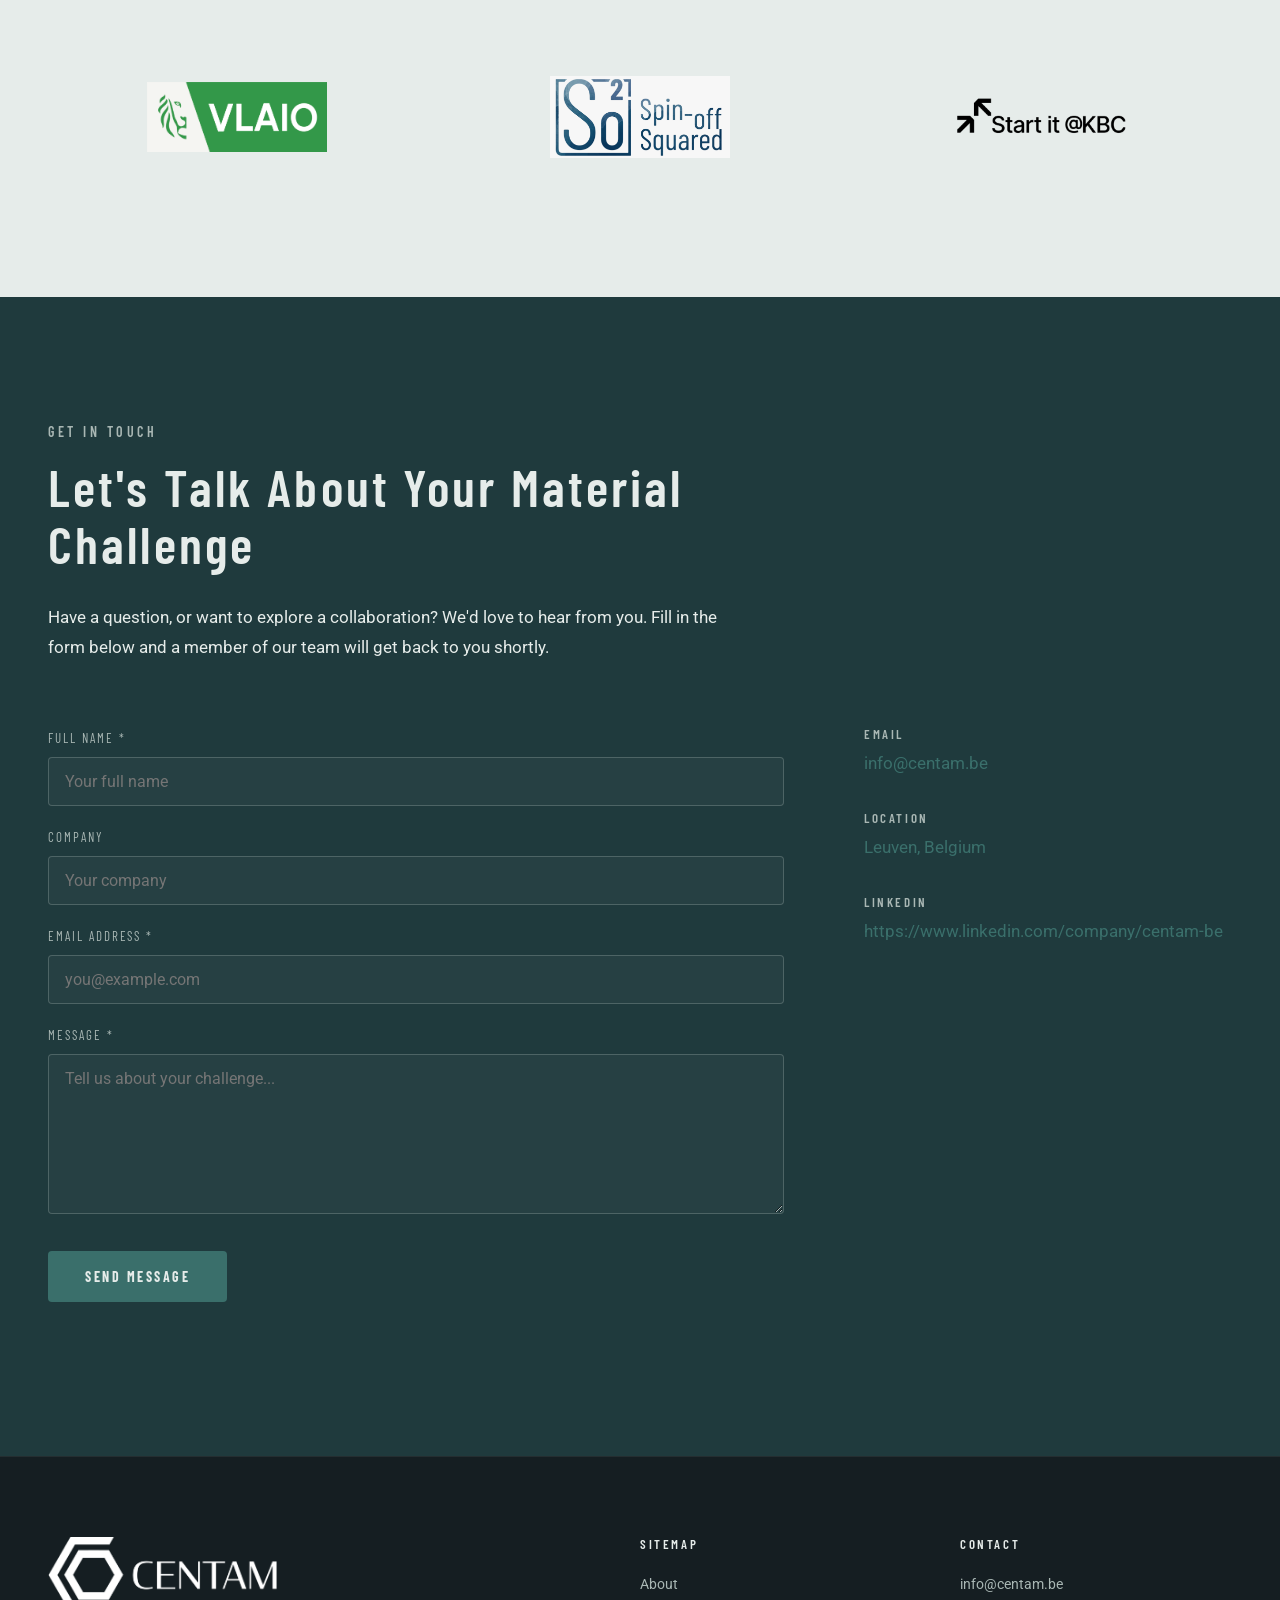
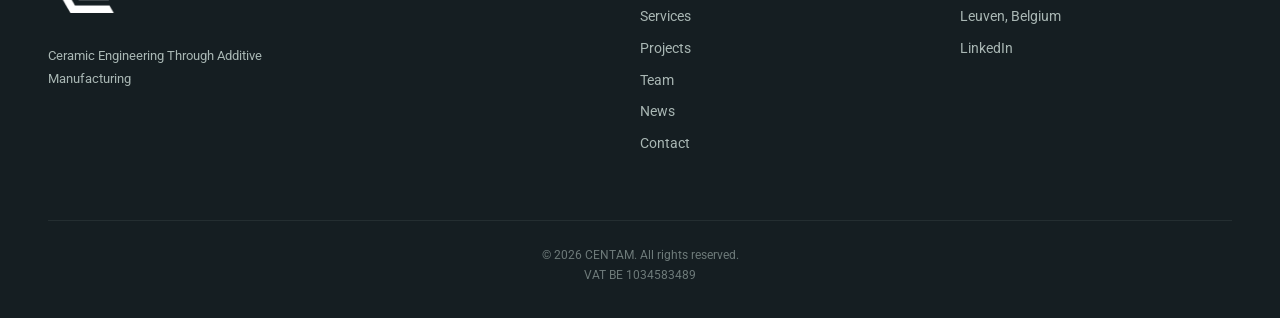
==== commit 921a7c5f: "Fixed centam headline, translation from Seb, beautify the text here and there" ====
--- a/index.html
+++ b/index.html
@@ -6,10 +6,10 @@
     <link rel="icon" type="image/png" sizes="32x32" href="favicon-32x32.png" />
     <link rel="icon" type="image/png" sizes="16x16" href="favicon-16x16.png" />
     <link rel="apple-touch-icon" sizes="180x180" href="apple-touch-icon.png" />
-    <title>CENTAM | Advanced Ceramics &amp; Metals | Belgium</title>
+    <title>CENTAM</title>
     <meta name="description" content="CENTAM develops and post-processes advanced Si-SiC ceramic components through additive manufacturing for aerospace, energy, semiconductor and industrial sectors. Based in Leuven, Belgium." />
     <meta property="og:type" content="website" />
-    <meta property="og:title" content="CENTAM | Advanced Ceramics &amp; Metals | Belgium" />
+    <meta property="og:title" content="CENTAM" />
     <meta property="og:description" content="CENTAM develops and post-processes advanced Si-SiC ceramic components through additive manufacturing for aerospace, energy, semiconductor and industrial sectors." />
     <meta property="og:image" content="https://centam.be/assets/Centam_Logo_Hexagon_Name_Green_Maroon_300dpi.png" />
     <meta property="og:url" content="https://centam.be/" />
@@ -184,24 +184,23 @@
             <div>
               <span class="maroon-bar"></span>
               <div class="centam-eyebrow">Who We Are</div>
-              <h3>From raw powder to final component, we develop advanced SiSiC manufacturing solutions.</h3>
+              <h3>From raw powder to final component, we develop advanced Si-SiC manufacturing solutions.</h3>
             <p>Founded by a team of engineers and materials scientists, CENTAM combines deep technical expertise with a practical understanding of industrial manufacturing. The founding team brings together years of experience gained through KU Leuven and industrial collaborations across Europe, spanning advanced ceramics, additive manufacturing, and materials engineering. Our team has spent years developing high-performance components for demanding applications, working across the entire process chain from powder selection and feedstock development to shaping, post-processing, characterization, and final component qualification.</p>
               <p>
                 What sets CENTAM apart is the breadth of our manufacturing expertise. We have worked with multiple additive manufacturing technologies for both ceramics and metals, including extrusion-based (DIW, FFF), powder-based (LPBF, BJ), and slurry-based processes (DLP, LS). This experience allows us to approach challenges from a material, process, and application perspective, selecting and developing the most suitable manufacturing route rather than being limited to a single technology.</p>
             <p>Throughout our careers, we have collaborated with industrial partners, research organizations, and technology leaders across semiconductor, aerospace, energy, and advanced manufacturing sectors. These projects have provided first-hand experience with the performance requirements, quality standards, and production realities that define high-value ceramic components.
               </p>
               <p>
-                Today, CENTAM focuses on enabling the next generation of SiSiC components through additive
-                manufacturing , advanced post-processing, materials characterization, and process development. By combining expertise across the full manufacturing chain, from raw powder to final product, we help transform innovative designs into reliable, high-performance ceramic solutions.
+                Today, CENTAM focuses on enabling the next generation of Si-SiC components through additive manufacturing, advanced post-processing, materials characterization, and process development. By combining expertise across the full manufacturing chain, from raw powder to final product, we help transform innovative designs into reliable, high-performance ceramic solutions.
               </p>
               <h3 class="about-strive-heading">What We Strive For</h3>
               <p>
                 We believe the future of advanced ceramics lies at the intersection of material performance and manufacturing freedom.</p>
             <p>Silicon-infiltrated silicon carbide offers an exceptional combination of thermal stability, stiffness, wear resistance, and chemical durability. Yet its adoption is often limited by manufacturing complexity, long lead times, and restricted design freedom.</p>
             <p> Our
-                mission is to unlock the full potential of SiSiC through additive manufacturing and advanced processing technologies. By combining material expertise with manufacturing know-how, we enable geometries, functionalities, and design approaches that are difficult or impossible to achieve through conventional production methods.</p>
+                mission is to unlock the full potential of Si-SiC through additive manufacturing and advanced processing technologies. By combining material expertise with manufacturing know-how, we enable geometries, functionalities, and design approaches that are difficult or impossible to achieve through conventional production methods.</p>
             <p>Our goal is simple: make high-
-                performance SiSiC components easier to design, faster to develop, and more accessible to the industries that depend on them.
+                performance Si-SiC components easier to design, faster to develop, and more accessible to the industries that depend on them.
               </p>
             </div>
             <div>
@@ -242,7 +241,7 @@
         <div class="centam-container">
           <div class="section-intro">
             <div class="centam-eyebrow">The Team</div>
-            <h2>PhD level expertise, built for application</h2>
+            <h2>Advanced ceramics engineering, built for industry</h2>
             <p>
               CENTAM is led by researchers who built their careers in advanced
               ceramics manufacturing and now bring that depth to industry
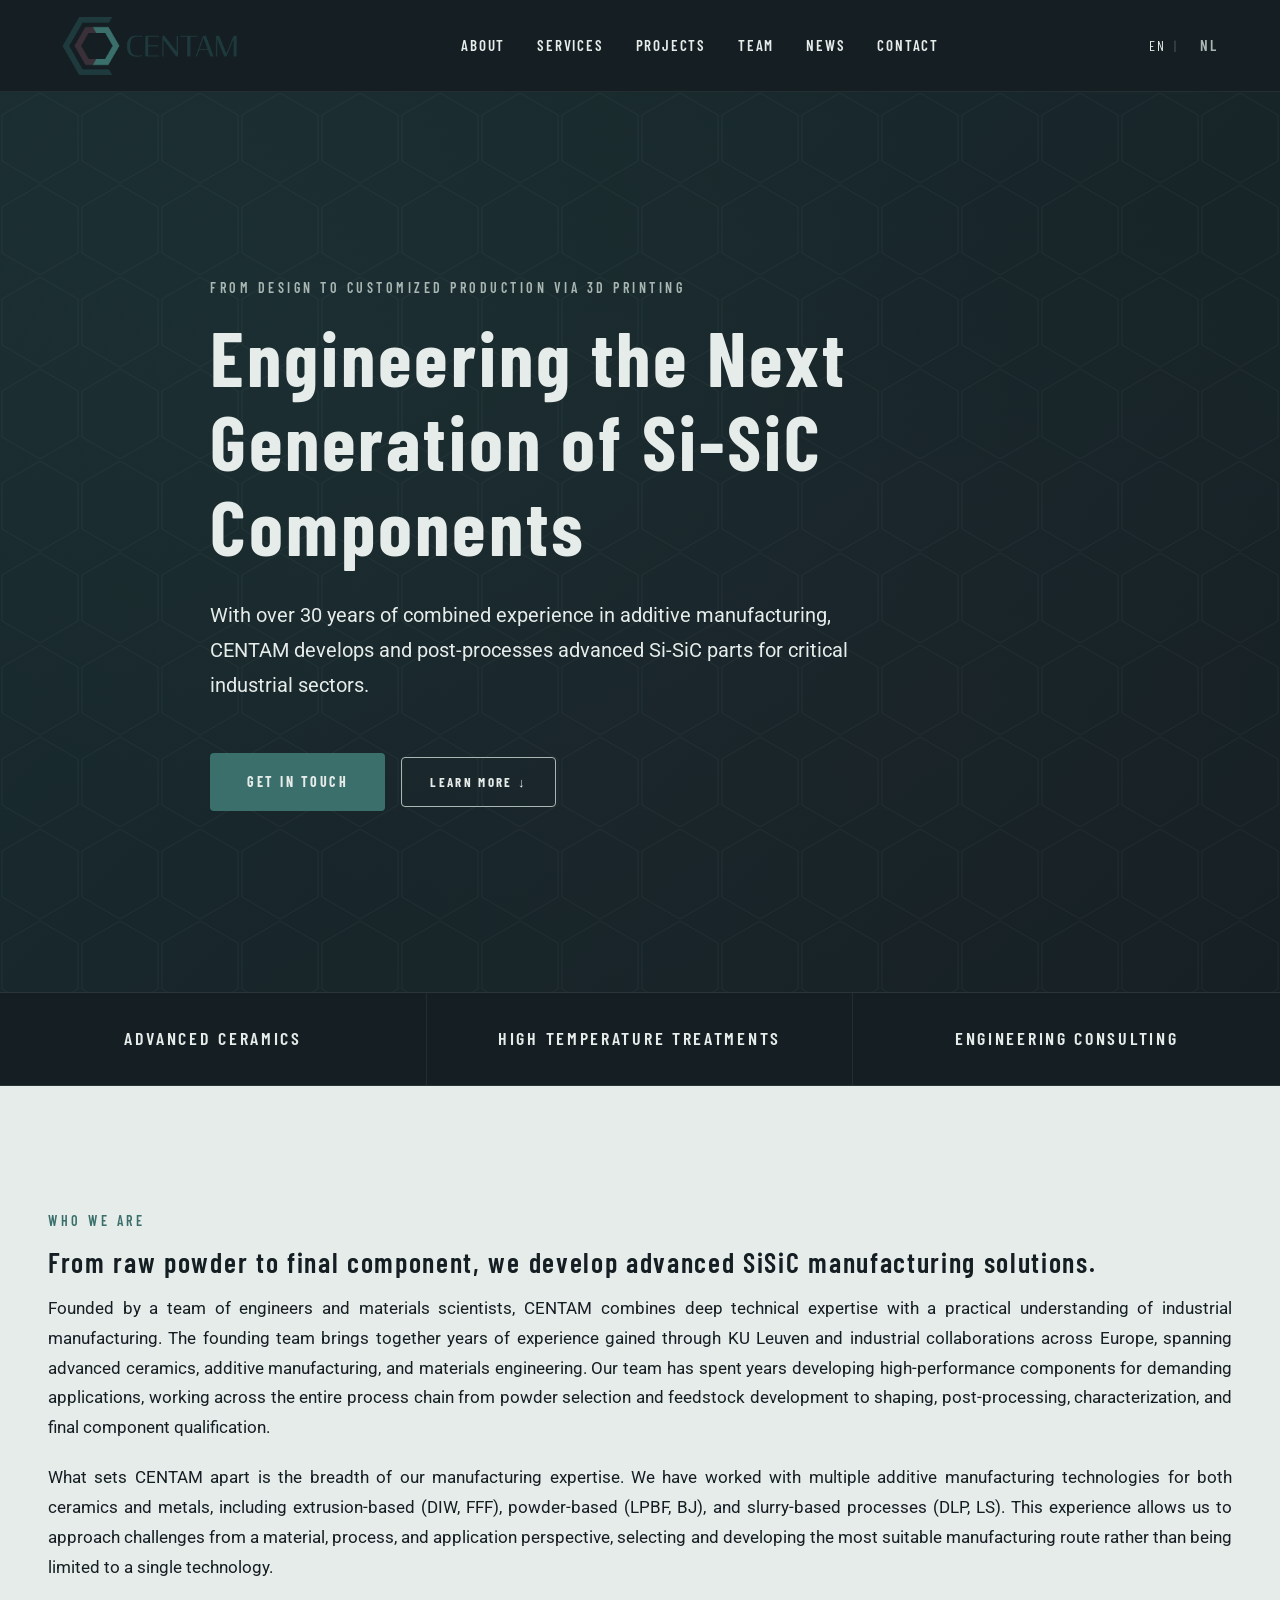
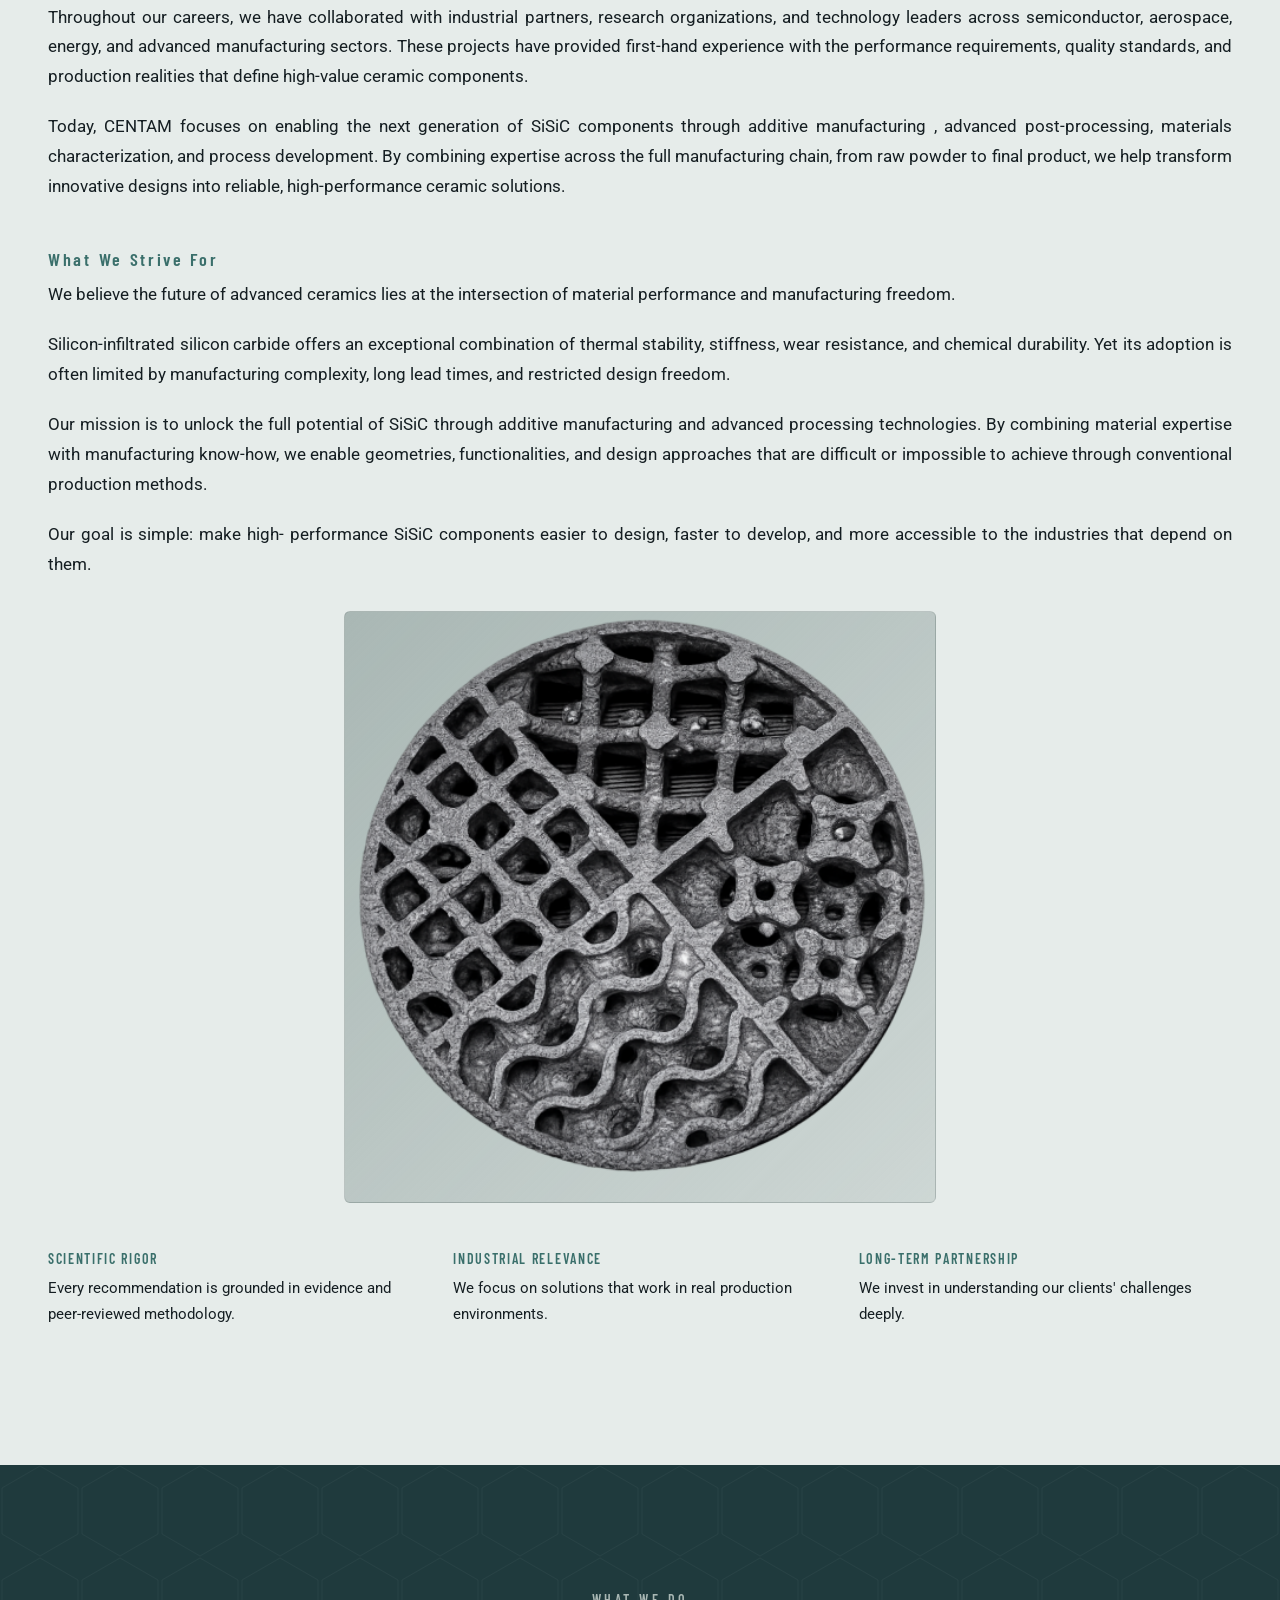
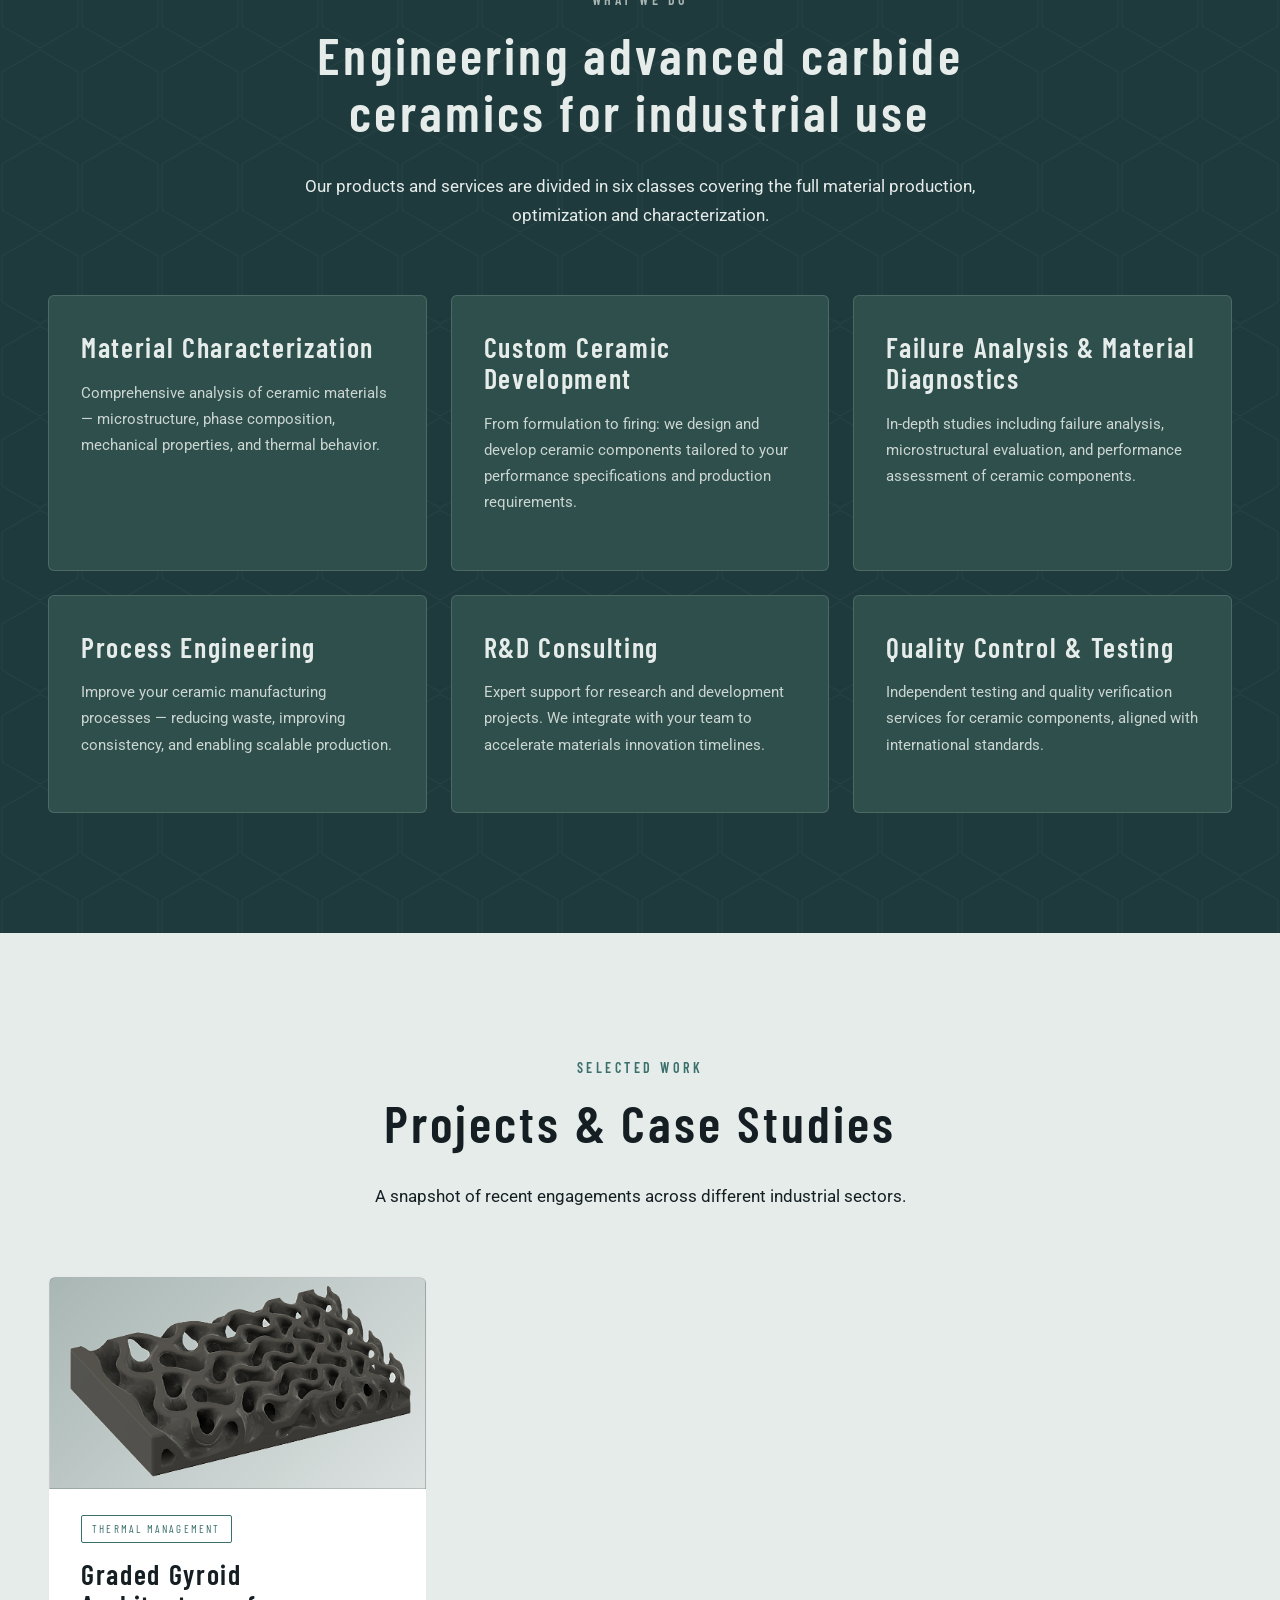
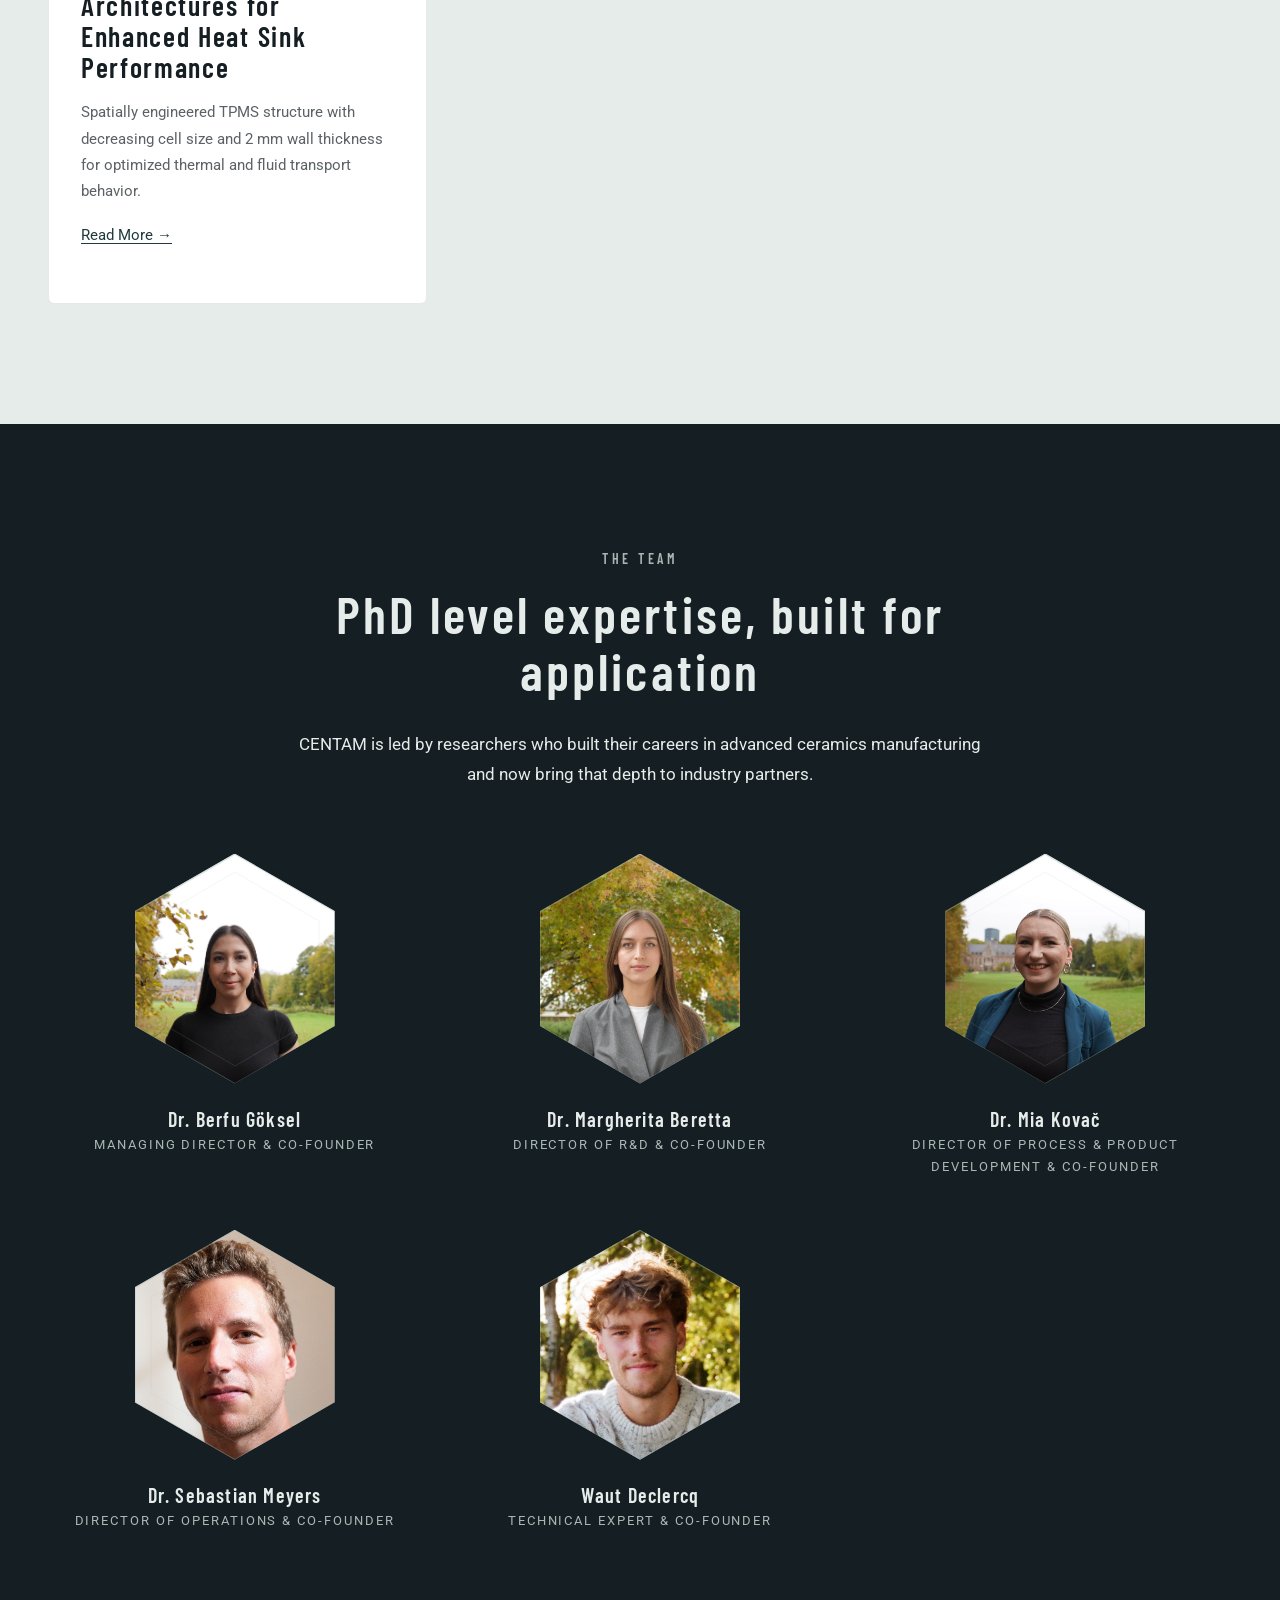
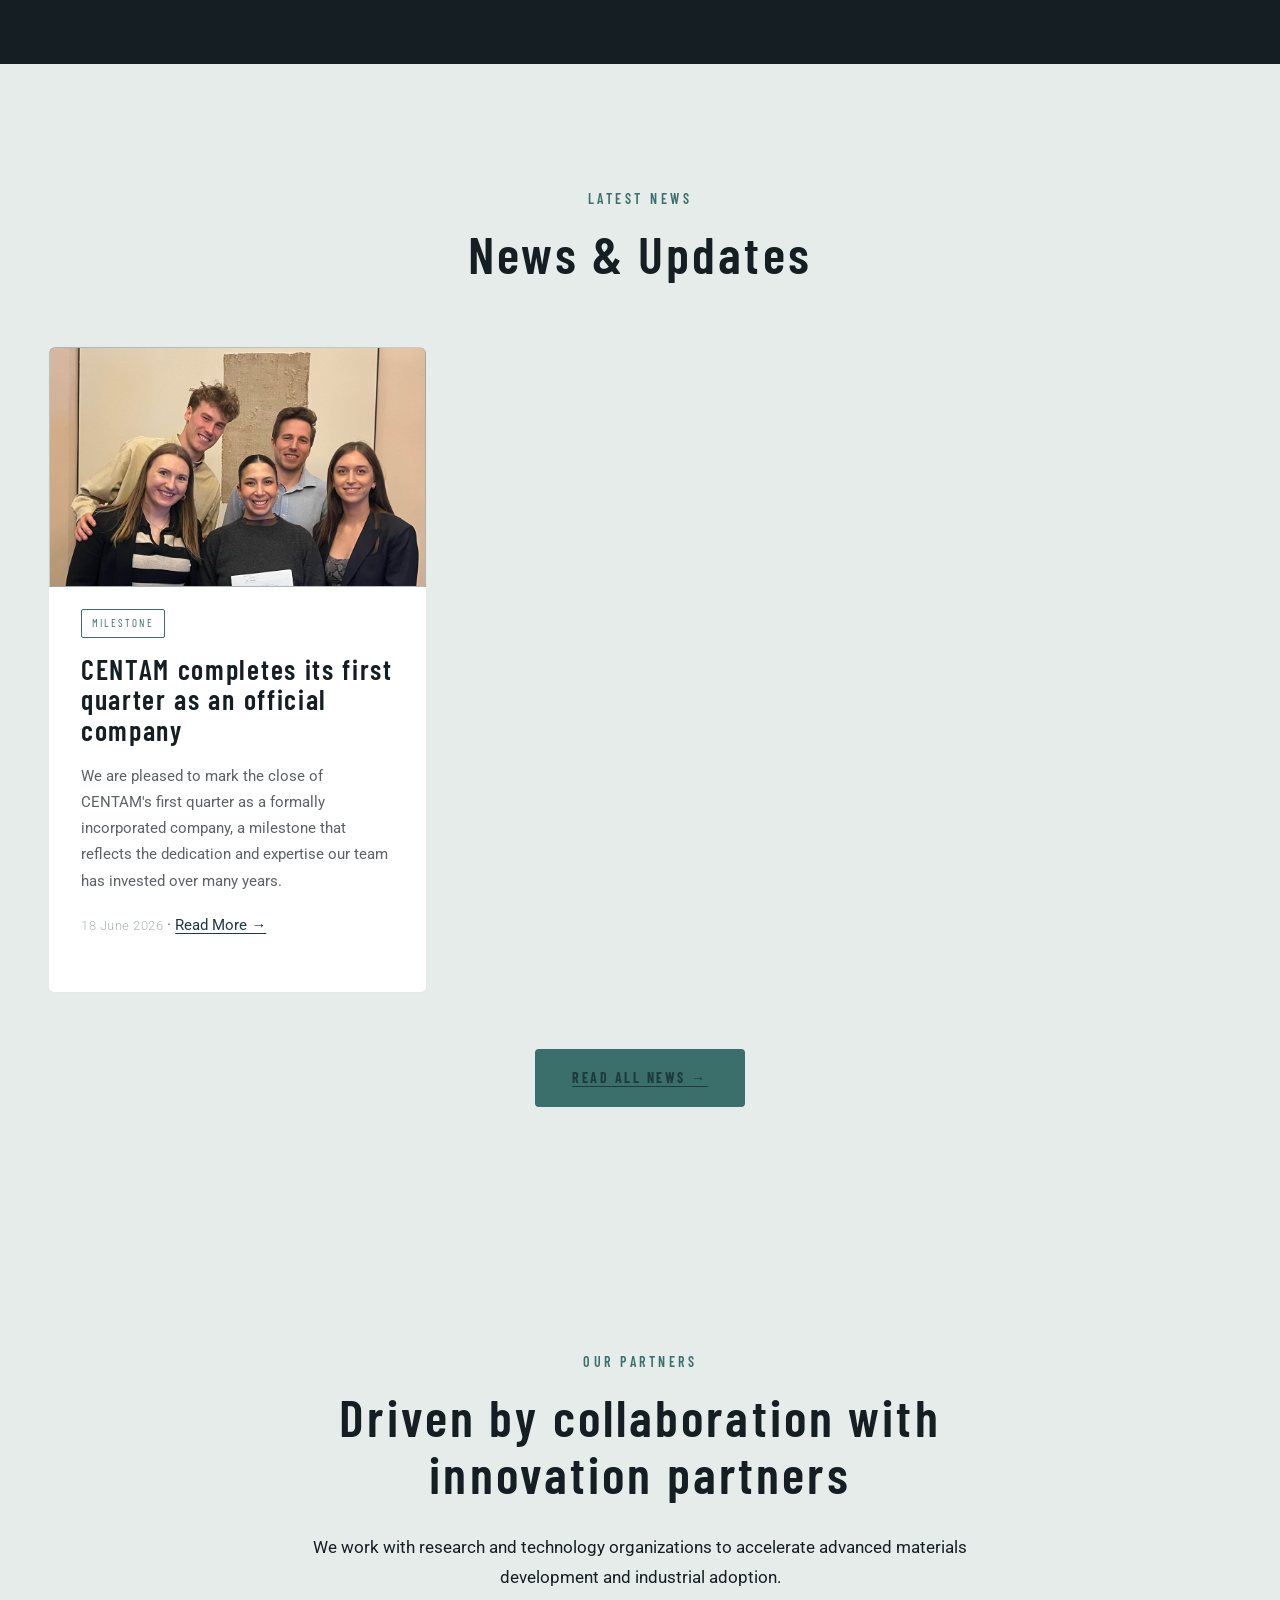
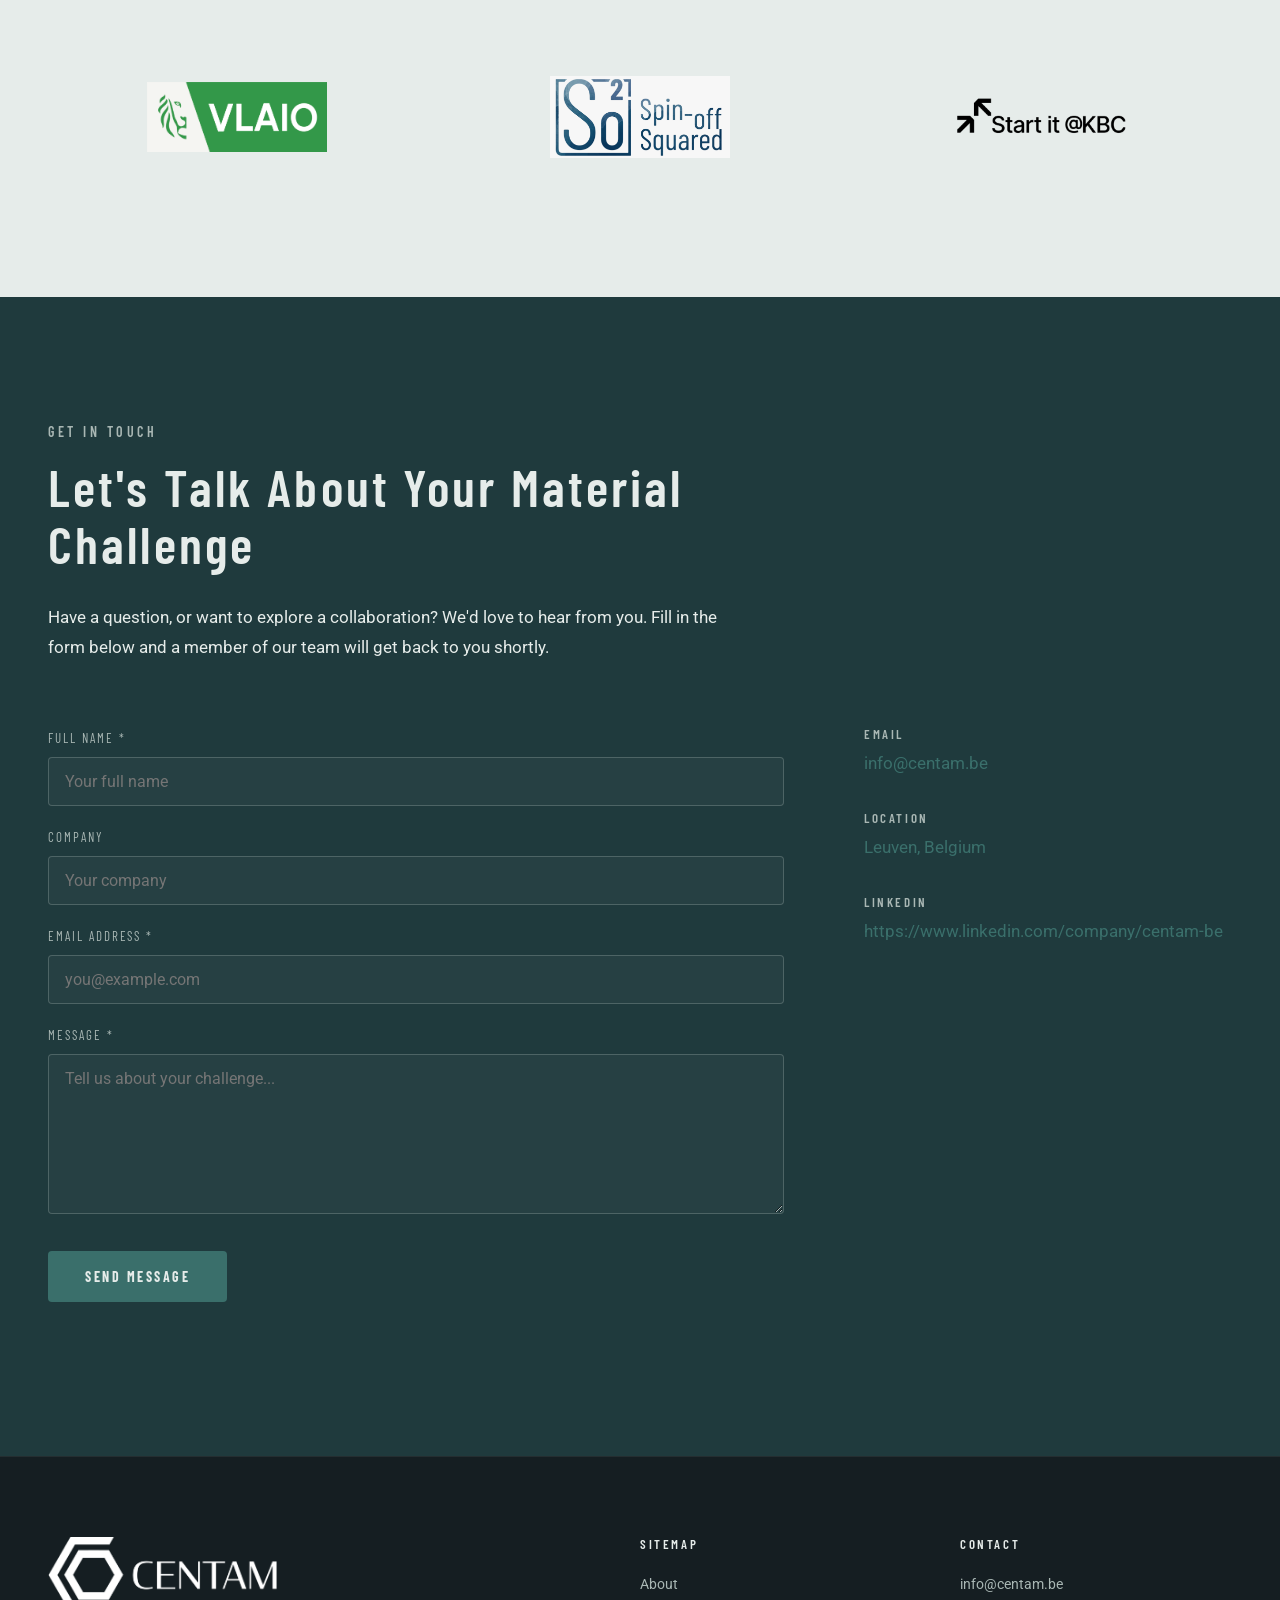
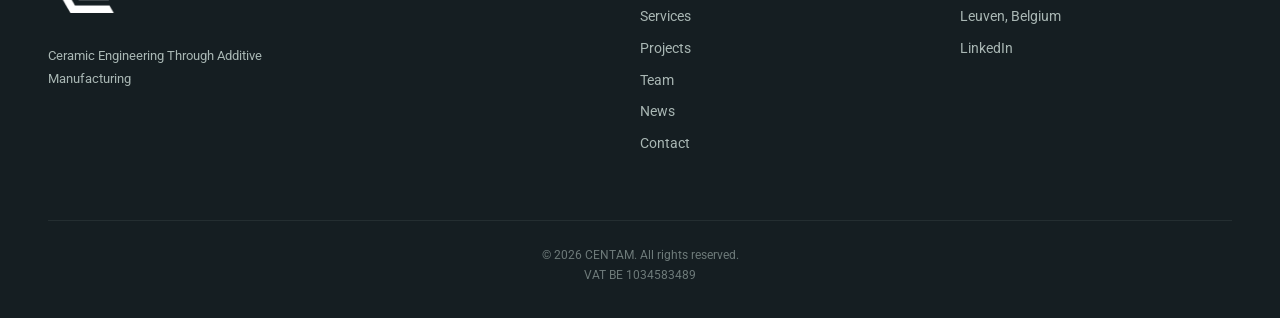
==== commit b25bac37: "fix mail links" ====
--- a/index.html
+++ b/index.html
@@ -6,10 +6,10 @@
     <link rel="icon" type="image/png" sizes="32x32" href="favicon-32x32.png" />
     <link rel="icon" type="image/png" sizes="16x16" href="favicon-16x16.png" />
     <link rel="apple-touch-icon" sizes="180x180" href="apple-touch-icon.png" />
-    <title>CENTAM</title>
+    <title>CENTAM | Advanced Ceramics &amp; Metals | Belgium</title>
     <meta name="description" content="CENTAM develops and post-processes advanced Si-SiC ceramic components through additive manufacturing for aerospace, energy, semiconductor and industrial sectors. Based in Leuven, Belgium." />
     <meta property="og:type" content="website" />
-    <meta property="og:title" content="CENTAM" />
+    <meta property="og:title" content="CENTAM | Advanced Ceramics &amp; Metals | Belgium" />
     <meta property="og:description" content="CENTAM develops and post-processes advanced Si-SiC ceramic components through additive manufacturing for aerospace, energy, semiconductor and industrial sectors." />
     <meta property="og:image" content="https://centam.be/assets/Centam_Logo_Hexagon_Name_Green_Maroon_300dpi.png" />
     <meta property="og:url" content="https://centam.be/" />
@@ -75,7 +75,7 @@
             critical industrial sectors.
           </p>
           <div class="hero-actions">
-            <a href="mailto:info@centam.be" class="centam-button" target="_blank" rel="noopener noreferrer">Get In Touch</a>
+            <a href="mailto:info@centam.be" class="centam-button">Get In Touch</a>
             <a href="#about" class="centam-button centam-button-ghost"
               >Learn More ↓</a
             >
@@ -93,9 +93,69 @@
       </div>
 
       <!-- ========================================================
+         ABOUT — Cream
+         ======================================================== -->
+      <section class="centam-section centam-section-light" id="about">
+        <div class="centam-container">
+          <div class="about-grid">
+            <div>
+              <span class="maroon-bar"></span>
+              <div class="centam-eyebrow">Who We Are</div>
+              <h3>From raw powder to final component, we develop advanced SiSiC manufacturing solutions.</h3>
+            <p>Founded by a team of engineers and materials scientists, CENTAM combines deep technical expertise with a practical understanding of industrial manufacturing. The founding team brings together years of experience gained through KU Leuven and industrial collaborations across Europe, spanning advanced ceramics, additive manufacturing, and materials engineering. Our team has spent years developing high-performance components for demanding applications, working across the entire process chain from powder selection and feedstock development to shaping, post-processing, characterization, and final component qualification.</p>
+              <p>
+                What sets CENTAM apart is the breadth of our manufacturing expertise. We have worked with multiple additive manufacturing technologies for both ceramics and metals, including extrusion-based (DIW, FFF), powder-based (LPBF, BJ), and slurry-based processes (DLP, LS). This experience allows us to approach challenges from a material, process, and application perspective, selecting and developing the most suitable manufacturing route rather than being limited to a single technology.</p>
+            <p>Throughout our careers, we have collaborated with industrial partners, research organizations, and technology leaders across semiconductor, aerospace, energy, and advanced manufacturing sectors. These projects have provided first-hand experience with the performance requirements, quality standards, and production realities that define high-value ceramic components.
+              </p>
+              <p>
+                Today, CENTAM focuses on enabling the next generation of SiSiC components through additive
+                manufacturing , advanced post-processing, materials characterization, and process development. By combining expertise across the full manufacturing chain, from raw powder to final product, we help transform innovative designs into reliable, high-performance ceramic solutions.
+              </p>
+              <h3 class="about-strive-heading">What We Strive For</h3>
+              <p>
+                We believe the future of advanced ceramics lies at the intersection of material performance and manufacturing freedom.</p>
+            <p>Silicon-infiltrated silicon carbide offers an exceptional combination of thermal stability, stiffness, wear resistance, and chemical durability. Yet its adoption is often limited by manufacturing complexity, long lead times, and restricted design freedom.</p>
+            <p> Our
+                mission is to unlock the full potential of SiSiC through additive manufacturing and advanced processing technologies. By combining material expertise with manufacturing know-how, we enable geometries, functionalities, and design approaches that are difficult or impossible to achieve through conventional production methods.</p>
+            <p>Our goal is simple: make high-
+                performance SiSiC components easier to design, faster to develop, and more accessible to the industries that depend on them.
+              </p>
+            </div>
+            <div>
+              <div class="img-placeholder img-placeholder--about">
+                <img
+                  src="/assets/gyroid-sandblasted-e1781793578906.png"
+                  alt="Gyroid lattice structure"
+                />
+              </div>
+            </div>
+          </div>
+          <div class="values-grid">
+            <div class="value-item">
+              <h4>SCIENTIFIC RIGOR</h4>
+              <p>
+                Every recommendation is grounded in evidence and peer-reviewed
+                methodology.
+              </p>
+            </div>
+            <div class="value-item">
+              <h4>INDUSTRIAL RELEVANCE</h4>
+              <p>
+                We focus on solutions that work in real production environments.
+              </p>
+            </div>
+            <div class="value-item">
+              <h4>LONG-TERM PARTNERSHIP</h4>
+              <p>We invest in understanding our clients' challenges deeply.</p>
+            </div>
+          </div>
+        </div>
+      </section>
+
+      <!-- ========================================================
          SERVICES — Dark Green
          ======================================================== -->
-      <section class="centam-section centam-section-light" id="services">
+      <section class="centam-section centam-section-darker" id="services">
         <div class="centam-container">
           <div class="section-intro">
             <div class="centam-eyebrow">What We Do</div>
@@ -160,7 +220,7 @@
          (projects.js) by renderProjectCards() in script.js.
          Add a project there and a card appears automatically.
          ======================================================== -->
-      <section class="centam-section centam-section-darker" id="projects">
+      <section class="centam-section centam-section-light" id="projects">
         <div class="centam-container">
           <div class="section-intro">
             <span class="maroon-bar maroon-bar--center"></span>
@@ -176,72 +236,13 @@
       </section>
 
       <!-- ========================================================
-         ABOUT — Cream
-         ======================================================== -->
-      <section class="centam-section centam-section-light" id="about">
-        <div class="centam-container">
-          <div class="about-grid">
-            <div>
-              <span class="maroon-bar"></span>
-              <div class="centam-eyebrow">Who We Are</div>
-              <h3>From raw powder to final component, we develop advanced Si-SiC manufacturing solutions.</h3>
-            <p>Founded by a team of engineers and materials scientists, CENTAM combines deep technical expertise with a practical understanding of industrial manufacturing. The founding team brings together years of experience gained through KU Leuven and industrial collaborations across Europe, spanning advanced ceramics, additive manufacturing, and materials engineering. Our team has spent years developing high-performance components for demanding applications, working across the entire process chain from powder selection and feedstock development to shaping, post-processing, characterization, and final component qualification.</p>
-              <p>
-                What sets CENTAM apart is the breadth of our manufacturing expertise. We have worked with multiple additive manufacturing technologies for both ceramics and metals, including extrusion-based (DIW, FFF), powder-based (LPBF, BJ), and slurry-based processes (DLP, LS). This experience allows us to approach challenges from a material, process, and application perspective, selecting and developing the most suitable manufacturing route rather than being limited to a single technology.</p>
-            <p>Throughout our careers, we have collaborated with industrial partners, research organizations, and technology leaders across semiconductor, aerospace, energy, and advanced manufacturing sectors. These projects have provided first-hand experience with the performance requirements, quality standards, and production realities that define high-value ceramic components.
-              </p>
-              <p>
-                Today, CENTAM focuses on enabling the next generation of Si-SiC components through additive manufacturing, advanced post-processing, materials characterization, and process development. By combining expertise across the full manufacturing chain, from raw powder to final product, we help transform innovative designs into reliable, high-performance ceramic solutions.
-              </p>
-              <h3 class="about-strive-heading">What We Strive For</h3>
-              <p>
-                We believe the future of advanced ceramics lies at the intersection of material performance and manufacturing freedom.</p>
-            <p>Silicon-infiltrated silicon carbide offers an exceptional combination of thermal stability, stiffness, wear resistance, and chemical durability. Yet its adoption is often limited by manufacturing complexity, long lead times, and restricted design freedom.</p>
-            <p> Our
-                mission is to unlock the full potential of Si-SiC through additive manufacturing and advanced processing technologies. By combining material expertise with manufacturing know-how, we enable geometries, functionalities, and design approaches that are difficult or impossible to achieve through conventional production methods.</p>
-            <p>Our goal is simple: make high-
-                performance Si-SiC components easier to design, faster to develop, and more accessible to the industries that depend on them.
-              </p>
-            </div>
-            <div>
-              <div class="img-placeholder img-placeholder--about">
-                <img
-                  src="/assets/gyroid-sandblasted-e1781793578906.png"
-                  alt="Gyroid lattice structure"
-                />
-              </div>
-            </div>
-          </div>
-          <div class="values-grid">
-            <div class="value-item">
-              <h4>SCIENTIFIC RIGOR</h4>
-              <p>
-                Every recommendation is grounded in evidence and peer-reviewed
-                methodology.
-              </p>
-            </div>
-            <div class="value-item">
-              <h4>INDUSTRIAL RELEVANCE</h4>
-              <p>
-                We focus on solutions that work in real production environments.
-              </p>
-            </div>
-            <div class="value-item">
-              <h4>LONG-TERM PARTNERSHIP</h4>
-              <p>We invest in understanding our clients' challenges deeply.</p>
-            </div>
-          </div>
-        </div>
-      </section>
-
-      <!-- ========================================================
          TEAM — Near Black (hexagon photos)
          ======================================================== -->
       <section class="centam-section centam-section-dark" id="team">
         <div class="centam-container">
           <div class="section-intro">
             <div class="centam-eyebrow">The Team</div>
-            <h2>Advanced ceramics engineering, built for industry</h2>
+            <h2>PhD level expertise, built for application</h2>
             <p>
               CENTAM is led by researchers who built their careers in advanced
               ceramics manufacturing and now bring that depth to industry
@@ -336,7 +337,7 @@
                   />
                 </svg>
               </div>
-              <h3>Mia Kovač</h3></a>
+              <h3>Dr. Mia Kovač</h3></a>
               <div class="role">
                 Director of Process &amp; Product Development &amp; Co-founder
               </div>
@@ -493,7 +494,7 @@
             </form>
             <div>
               <h4 class="contact-label">EMAIL</h4>
-              <p class="contact-detail"><a href="mailto:info@centam.be" target="_blank" rel="noopener noreferrer">info@centam.be</a></p>
+              <p class="contact-detail"><a href="mailto:info@centam.be">info@centam.be</a></p>
               <h4 class="contact-label">LOCATION</h4>
               <p class="contact-detail"><a href="https://www.google.com/maps/place/Leuven/@50.88422,4.622966,12z/data=!3m1!4b1!4m6!3m5!1s0x47c160d05ebbdf85:0x40099ab2f4d5690!8m2!3d50.8791453!4d4.7024648!16zL20vMGs2YnQ?entry=ttu&g_ep=EgoyMDI2MDYxNi4wIKXMDSoASAFQAw%3D%3D" target="_blank" rel="noopener noreferrer">Leuven, Belgium</a></p>
               <h4 class="contact-label">LINKEDIN</h4>
@@ -529,11 +530,11 @@
             <h4>Sitemap</h4>
             <a href="#about">About</a><a href="#services">Services</a
             ><a href="#projects">Projects</a> <a href="#team">Team</a
-            ><a href="#news">News</a><a href="mailto:info@centam.be" target="_blank" rel="noopener noreferrer">Contact</a>
+            ><a href="#news">News</a><a href="mailto:info@centam.be">Contact</a>
           </div>
           <div>
             <h4>Contact</h4>
-            <a href="mailto:info@centam.be" target="_blank" rel="noopener noreferrer">info@centam.be</a>
+            <a href="mailto:info@centam.be">info@centam.be</a>
             <a href="https://www.google.com/maps/place/Leuven/@50.88422,4.622966,12z/data=!3m1!4b1!4m6!3m5!1s0x47c160d05ebbdf85:0x40099ab2f4d5690!8m2!3d50.8791453!4d4.7024648!16zL20vMGs2YnQ?entry=ttu&g_ep=EgoyMDI2MDYxNi4wIKXMDSoASAFQAw%3D%3D" target="_blank" rel="noopener noreferrer">Leuven, Belgium</a><a href="https://www.linkedin.com/company/centam-be" target="_blank" rel="noopener noreferrer">LinkedIn</a>
           </div>
         </div>
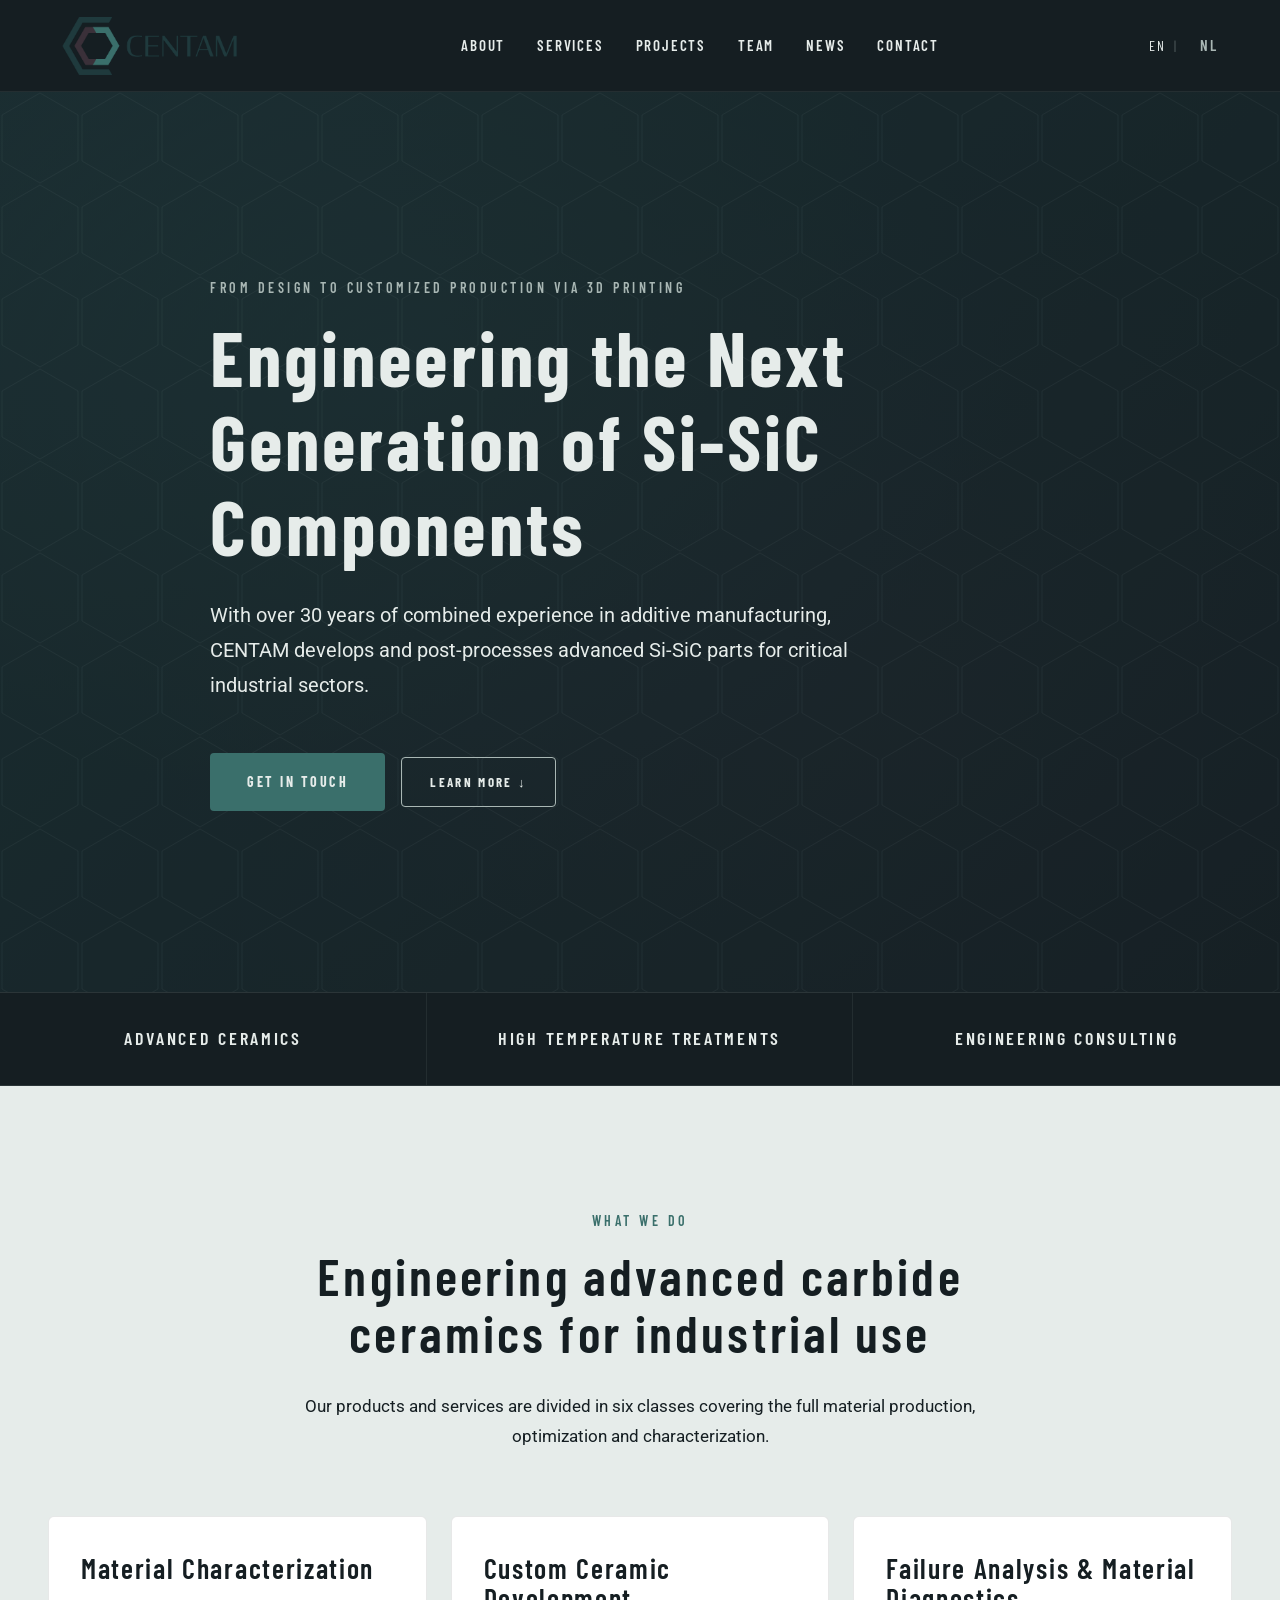
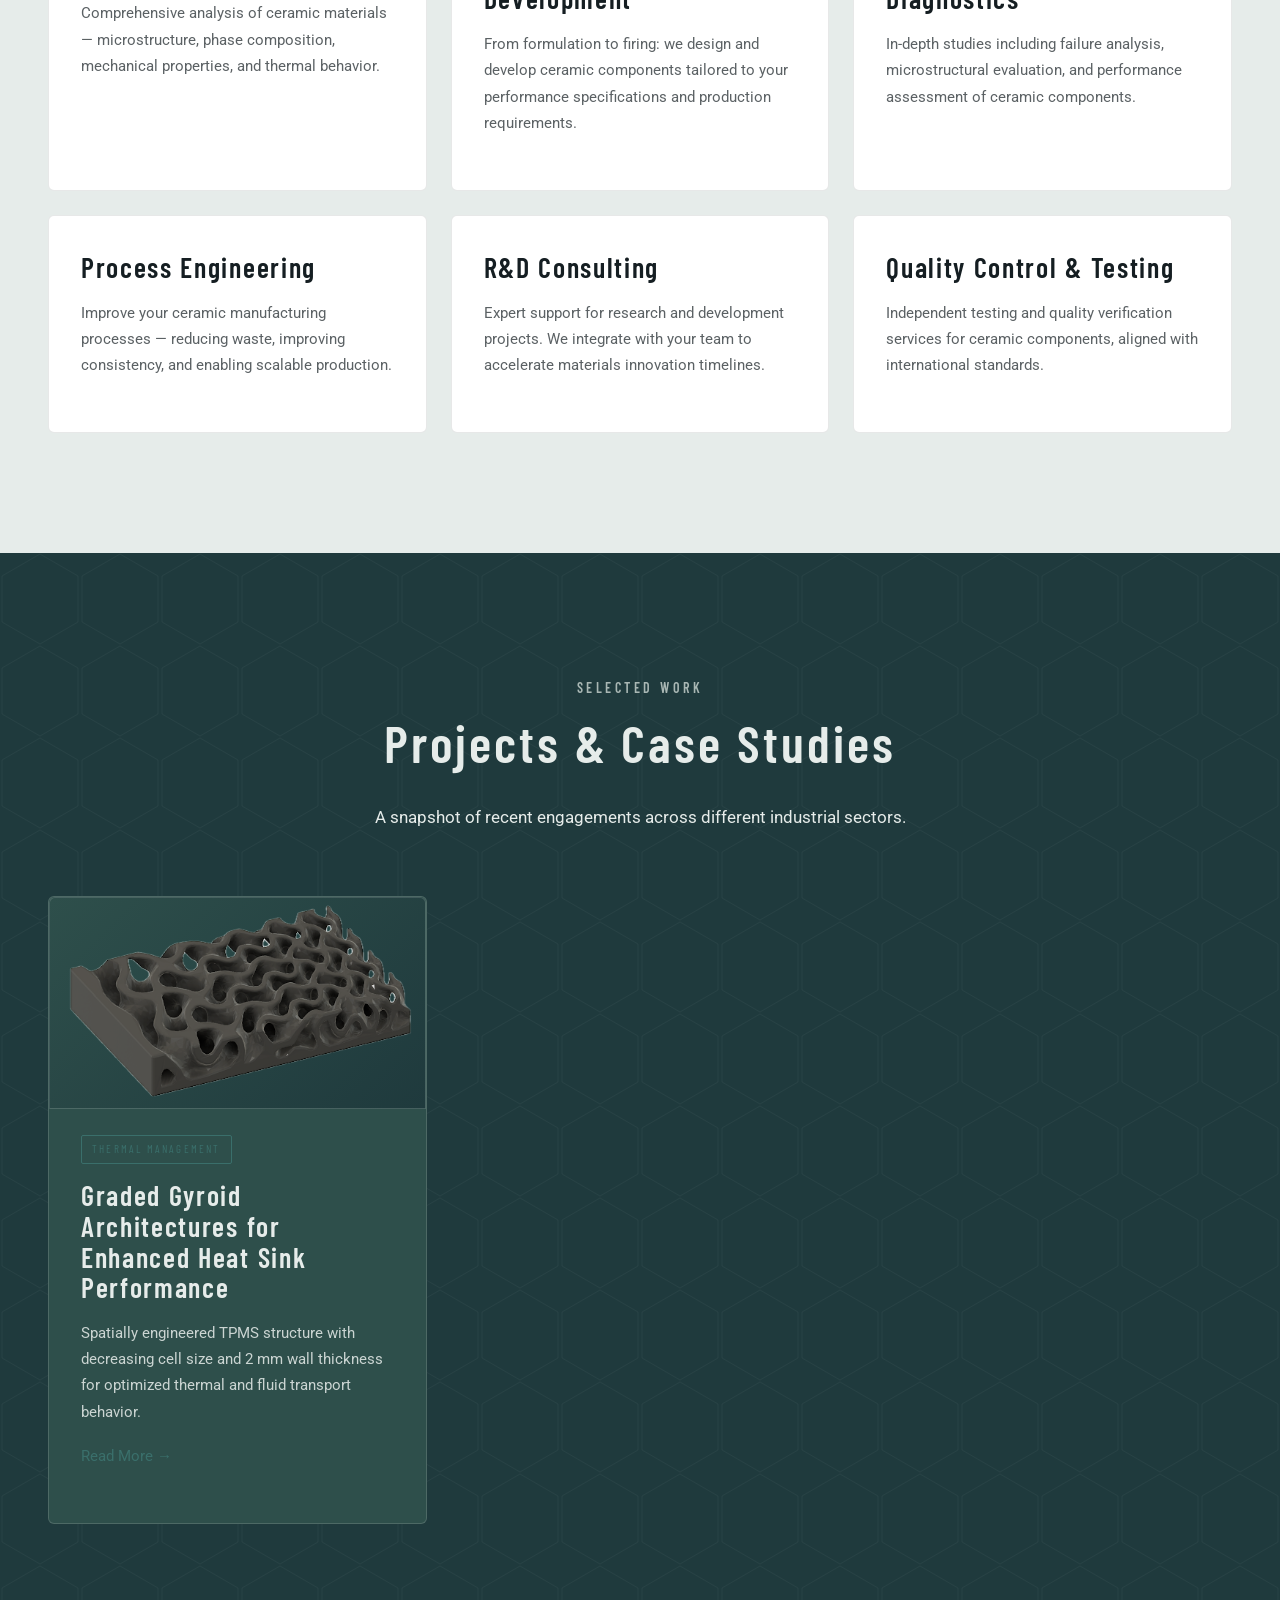
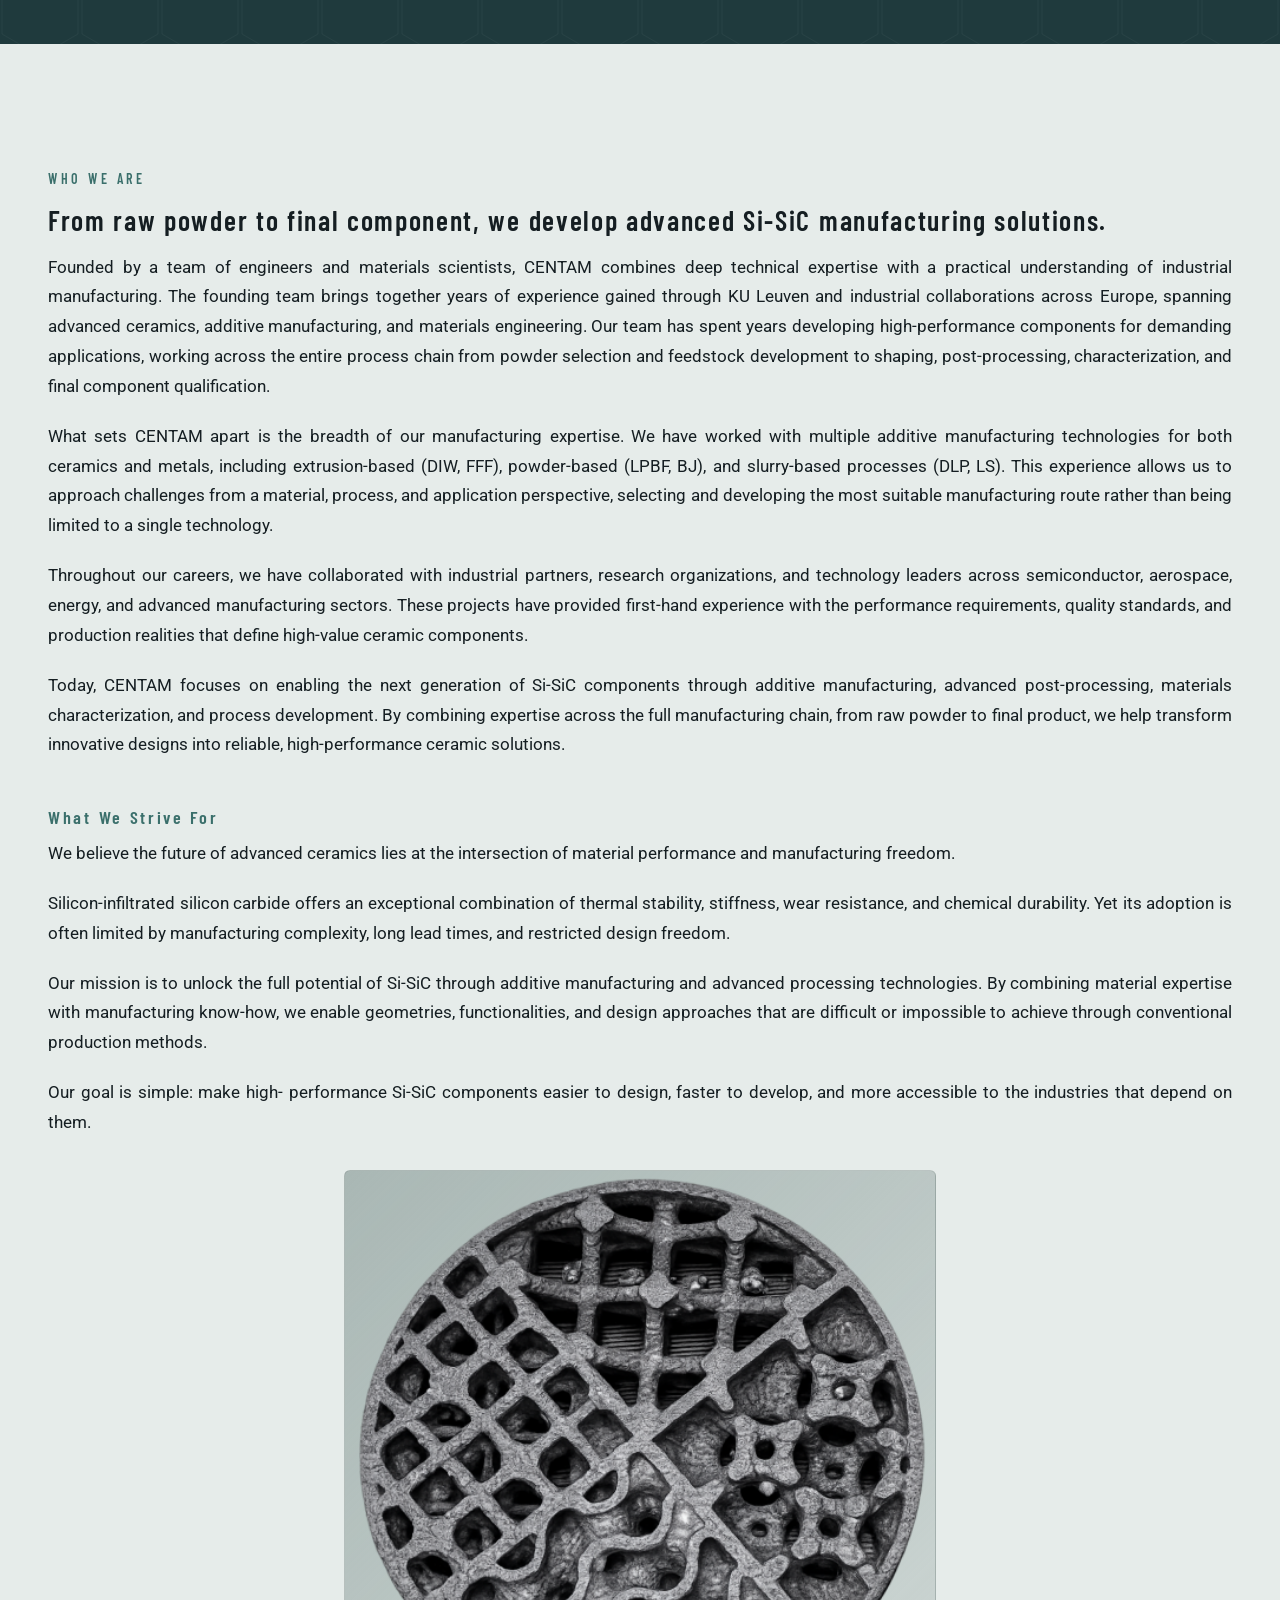
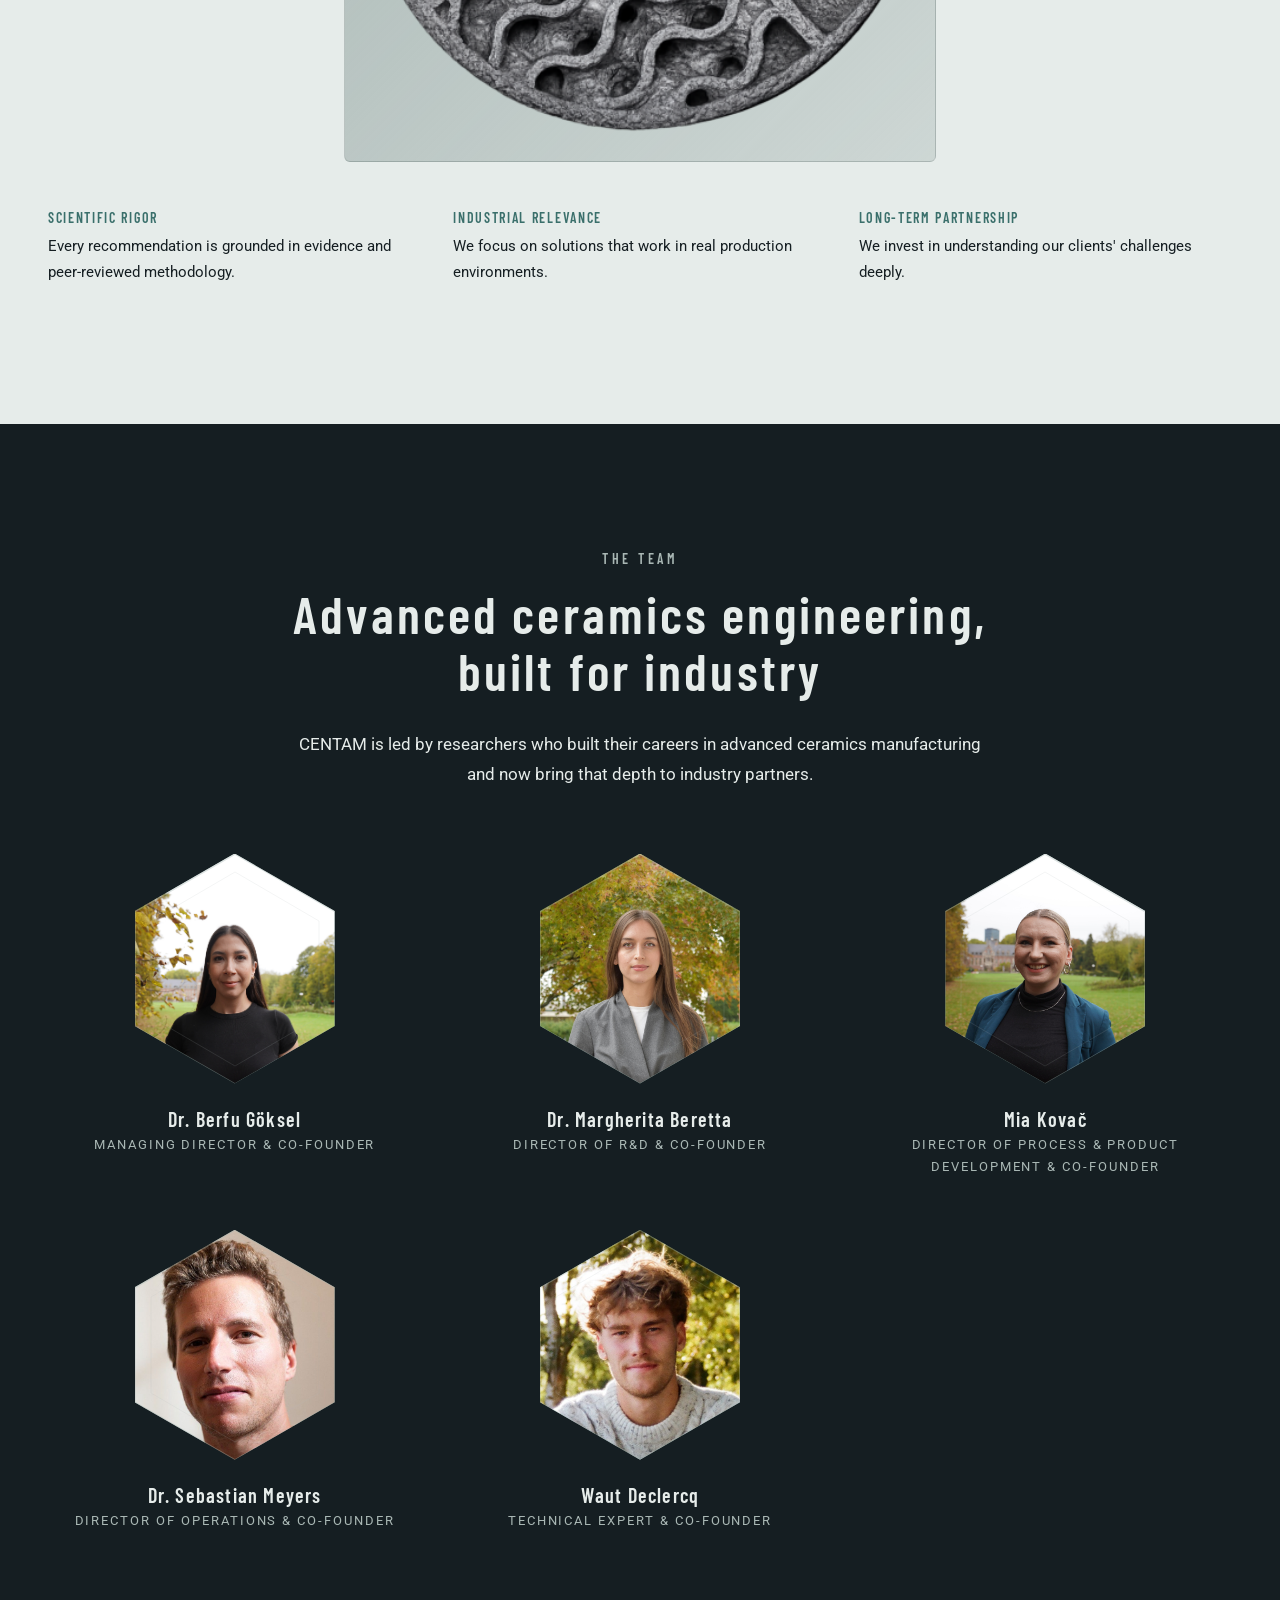
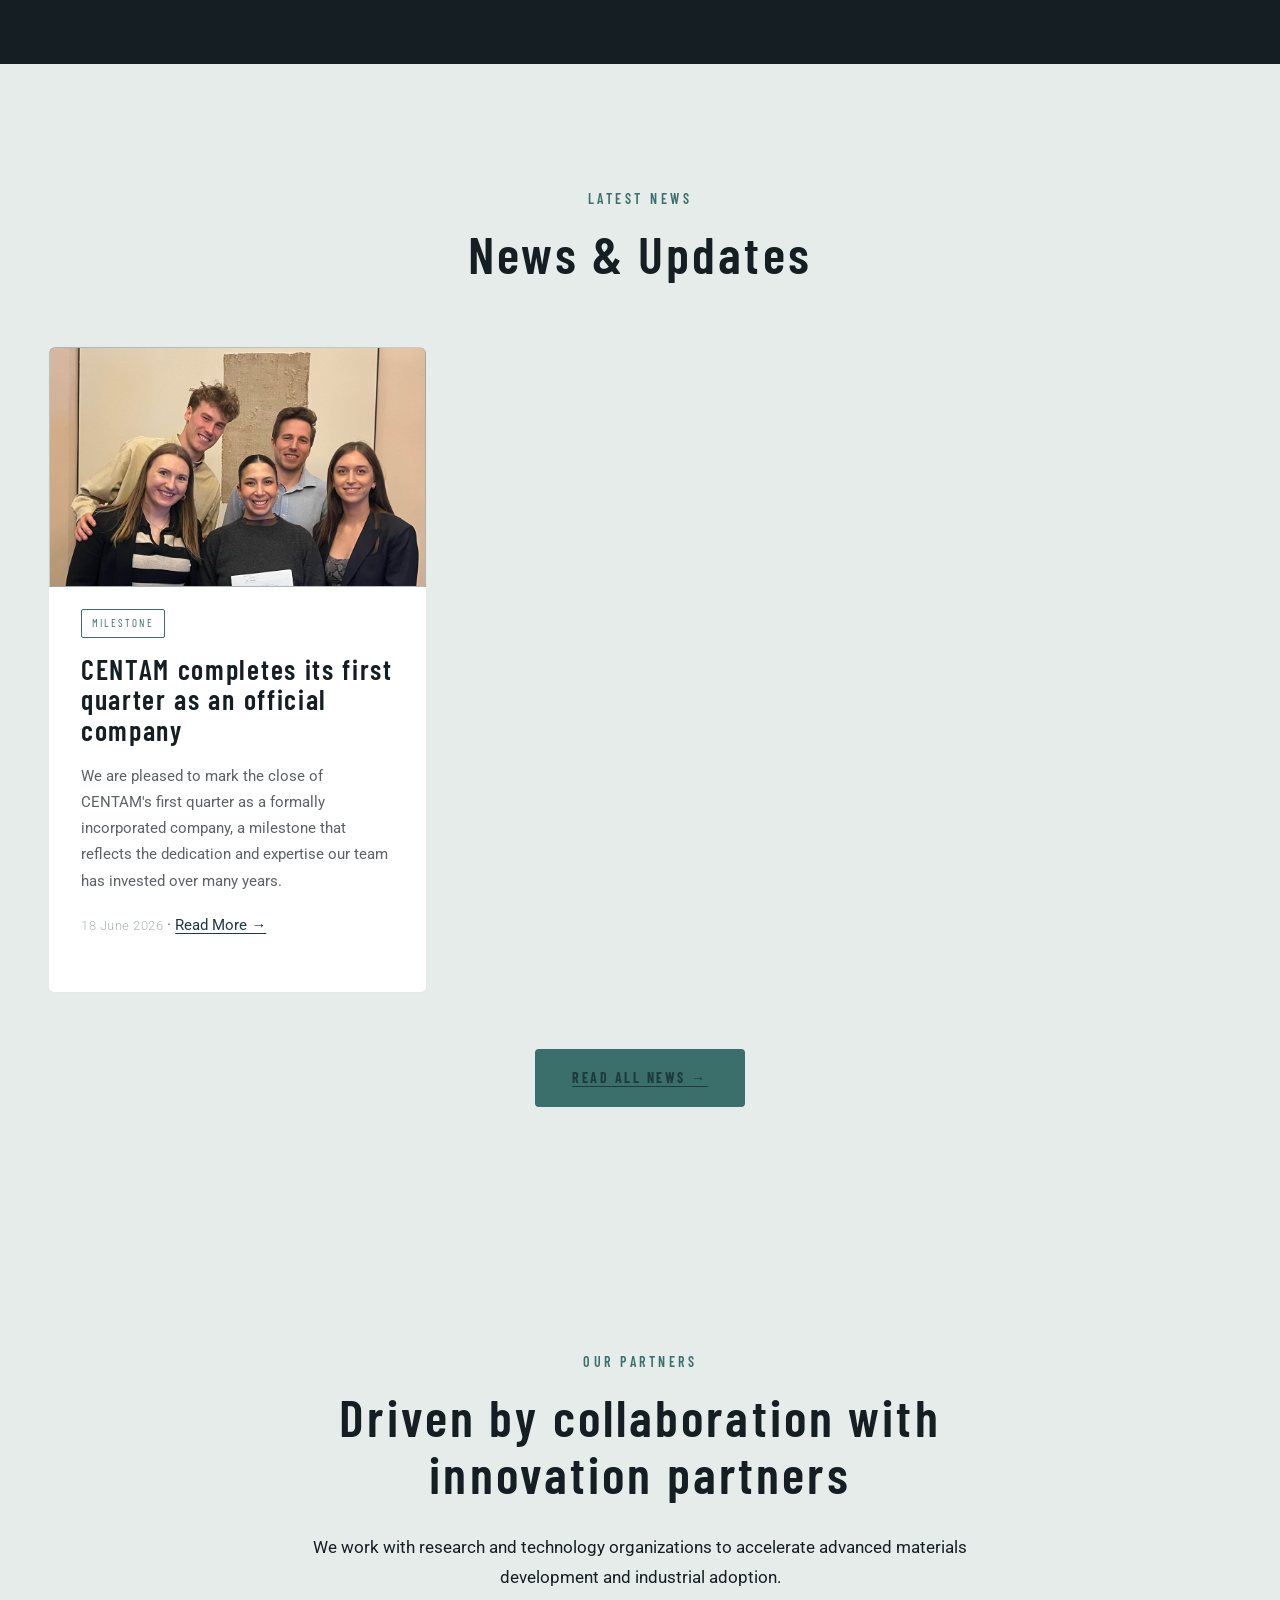
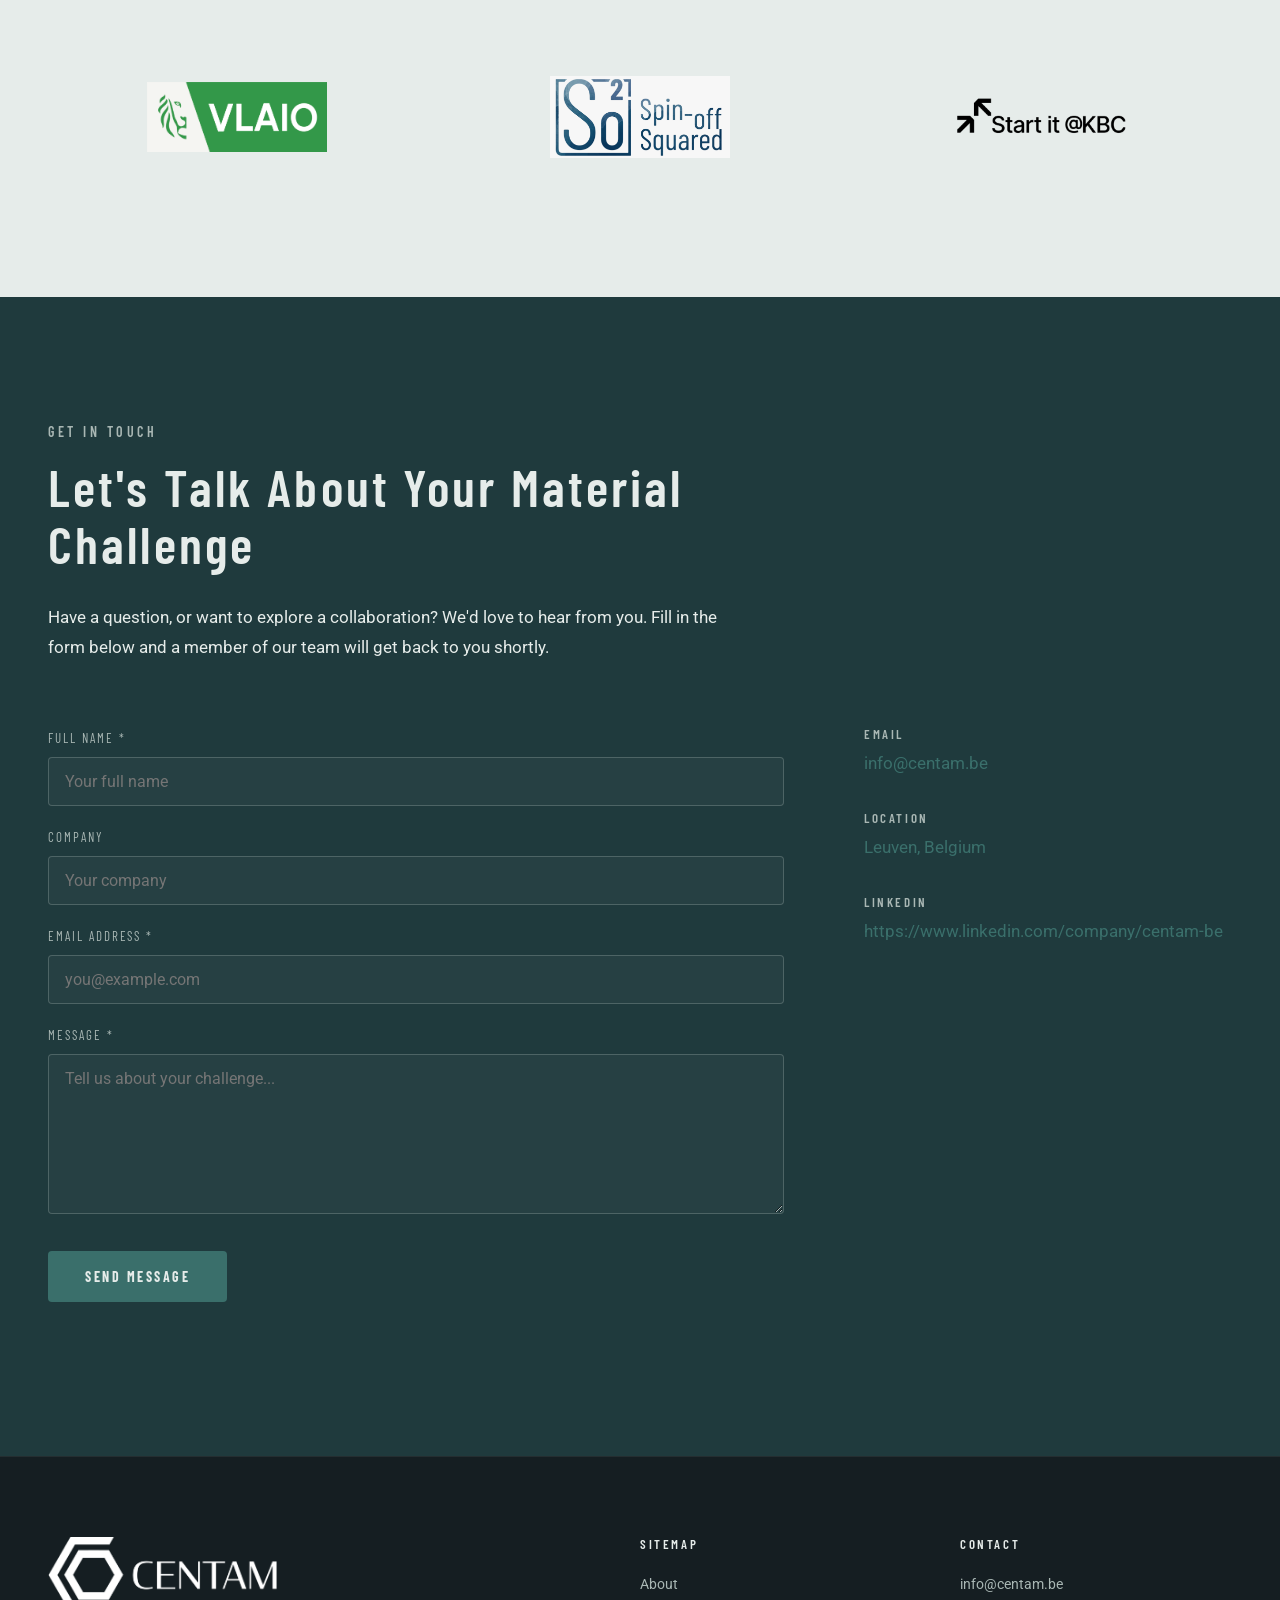
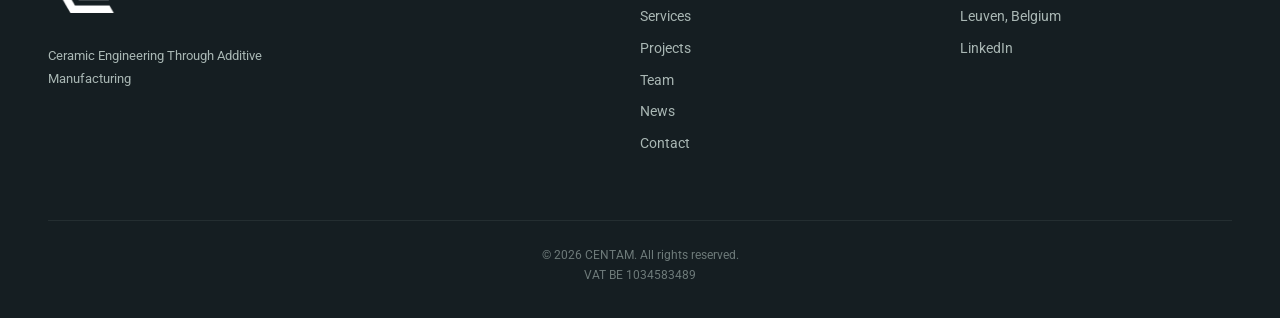
==== commit 4c6eb1c9: "Merge pull request #1 from ivankovac00/30_June 30 june" ====
--- a/index.html
+++ b/index.html
@@ -6,10 +6,10 @@
     <link rel="icon" type="image/png" sizes="32x32" href="favicon-32x32.png" />
     <link rel="icon" type="image/png" sizes="16x16" href="favicon-16x16.png" />
     <link rel="apple-touch-icon" sizes="180x180" href="apple-touch-icon.png" />
-    <title>CENTAM | Advanced Ceramics &amp; Metals | Belgium</title>
+    <title>CENTAM</title>
     <meta name="description" content="CENTAM develops and post-processes advanced Si-SiC ceramic components through additive manufacturing for aerospace, energy, semiconductor and industrial sectors. Based in Leuven, Belgium." />
     <meta property="og:type" content="website" />
-    <meta property="og:title" content="CENTAM | Advanced Ceramics &amp; Metals | Belgium" />
+    <meta property="og:title" content="CENTAM" />
     <meta property="og:description" content="CENTAM develops and post-processes advanced Si-SiC ceramic components through additive manufacturing for aerospace, energy, semiconductor and industrial sectors." />
     <meta property="og:image" content="https://centam.be/assets/Centam_Logo_Hexagon_Name_Green_Maroon_300dpi.png" />
     <meta property="og:url" content="https://centam.be/" />
@@ -75,7 +75,7 @@
             critical industrial sectors.
           </p>
           <div class="hero-actions">
-            <a href="mailto:info@centam.be" class="centam-button">Get In Touch</a>
+            <a href="mailto:info@centam.be" class="centam-button" target="_blank" rel="noopener noreferrer">Get In Touch</a>
             <a href="#about" class="centam-button centam-button-ghost"
               >Learn More ↓</a
             >
@@ -93,69 +93,9 @@
       </div>
 
       <!-- ========================================================
-         ABOUT — Cream
-         ======================================================== -->
-      <section class="centam-section centam-section-light" id="about">
-        <div class="centam-container">
-          <div class="about-grid">
-            <div>
-              <span class="maroon-bar"></span>
-              <div class="centam-eyebrow">Who We Are</div>
-              <h3>From raw powder to final component, we develop advanced SiSiC manufacturing solutions.</h3>
-            <p>Founded by a team of engineers and materials scientists, CENTAM combines deep technical expertise with a practical understanding of industrial manufacturing. The founding team brings together years of experience gained through KU Leuven and industrial collaborations across Europe, spanning advanced ceramics, additive manufacturing, and materials engineering. Our team has spent years developing high-performance components for demanding applications, working across the entire process chain from powder selection and feedstock development to shaping, post-processing, characterization, and final component qualification.</p>
-              <p>
-                What sets CENTAM apart is the breadth of our manufacturing expertise. We have worked with multiple additive manufacturing technologies for both ceramics and metals, including extrusion-based (DIW, FFF), powder-based (LPBF, BJ), and slurry-based processes (DLP, LS). This experience allows us to approach challenges from a material, process, and application perspective, selecting and developing the most suitable manufacturing route rather than being limited to a single technology.</p>
-            <p>Throughout our careers, we have collaborated with industrial partners, research organizations, and technology leaders across semiconductor, aerospace, energy, and advanced manufacturing sectors. These projects have provided first-hand experience with the performance requirements, quality standards, and production realities that define high-value ceramic components.
-              </p>
-              <p>
-                Today, CENTAM focuses on enabling the next generation of SiSiC components through additive
-                manufacturing , advanced post-processing, materials characterization, and process development. By combining expertise across the full manufacturing chain, from raw powder to final product, we help transform innovative designs into reliable, high-performance ceramic solutions.
-              </p>
-              <h3 class="about-strive-heading">What We Strive For</h3>
-              <p>
-                We believe the future of advanced ceramics lies at the intersection of material performance and manufacturing freedom.</p>
-            <p>Silicon-infiltrated silicon carbide offers an exceptional combination of thermal stability, stiffness, wear resistance, and chemical durability. Yet its adoption is often limited by manufacturing complexity, long lead times, and restricted design freedom.</p>
-            <p> Our
-                mission is to unlock the full potential of SiSiC through additive manufacturing and advanced processing technologies. By combining material expertise with manufacturing know-how, we enable geometries, functionalities, and design approaches that are difficult or impossible to achieve through conventional production methods.</p>
-            <p>Our goal is simple: make high-
-                performance SiSiC components easier to design, faster to develop, and more accessible to the industries that depend on them.
-              </p>
-            </div>
-            <div>
-              <div class="img-placeholder img-placeholder--about">
-                <img
-                  src="/assets/gyroid-sandblasted-e1781793578906.png"
-                  alt="Gyroid lattice structure"
-                />
-              </div>
-            </div>
-          </div>
-          <div class="values-grid">
-            <div class="value-item">
-              <h4>SCIENTIFIC RIGOR</h4>
-              <p>
-                Every recommendation is grounded in evidence and peer-reviewed
-                methodology.
-              </p>
-            </div>
-            <div class="value-item">
-              <h4>INDUSTRIAL RELEVANCE</h4>
-              <p>
-                We focus on solutions that work in real production environments.
-              </p>
-            </div>
-            <div class="value-item">
-              <h4>LONG-TERM PARTNERSHIP</h4>
-              <p>We invest in understanding our clients' challenges deeply.</p>
-            </div>
-          </div>
-        </div>
-      </section>
-
-      <!-- ========================================================
          SERVICES — Dark Green
          ======================================================== -->
-      <section class="centam-section centam-section-darker" id="services">
+      <section class="centam-section centam-section-light" id="services">
         <div class="centam-container">
           <div class="section-intro">
             <div class="centam-eyebrow">What We Do</div>
@@ -220,7 +160,7 @@
          (projects.js) by renderProjectCards() in script.js.
          Add a project there and a card appears automatically.
          ======================================================== -->
-      <section class="centam-section centam-section-light" id="projects">
+      <section class="centam-section centam-section-darker" id="projects">
         <div class="centam-container">
           <div class="section-intro">
             <span class="maroon-bar maroon-bar--center"></span>
@@ -236,13 +176,72 @@
       </section>
 
       <!-- ========================================================
+         ABOUT — Cream
+         ======================================================== -->
+      <section class="centam-section centam-section-light" id="about">
+        <div class="centam-container">
+          <div class="about-grid">
+            <div>
+              <span class="maroon-bar"></span>
+              <div class="centam-eyebrow">Who We Are</div>
+              <h3>From raw powder to final component, we develop advanced Si-SiC manufacturing solutions.</h3>
+            <p>Founded by a team of engineers and materials scientists, CENTAM combines deep technical expertise with a practical understanding of industrial manufacturing. The founding team brings together years of experience gained through KU Leuven and industrial collaborations across Europe, spanning advanced ceramics, additive manufacturing, and materials engineering. Our team has spent years developing high-performance components for demanding applications, working across the entire process chain from powder selection and feedstock development to shaping, post-processing, characterization, and final component qualification.</p>
+              <p>
+                What sets CENTAM apart is the breadth of our manufacturing expertise. We have worked with multiple additive manufacturing technologies for both ceramics and metals, including extrusion-based (DIW, FFF), powder-based (LPBF, BJ), and slurry-based processes (DLP, LS). This experience allows us to approach challenges from a material, process, and application perspective, selecting and developing the most suitable manufacturing route rather than being limited to a single technology.</p>
+            <p>Throughout our careers, we have collaborated with industrial partners, research organizations, and technology leaders across semiconductor, aerospace, energy, and advanced manufacturing sectors. These projects have provided first-hand experience with the performance requirements, quality standards, and production realities that define high-value ceramic components.
+              </p>
+              <p>
+                Today, CENTAM focuses on enabling the next generation of Si-SiC components through additive manufacturing, advanced post-processing, materials characterization, and process development. By combining expertise across the full manufacturing chain, from raw powder to final product, we help transform innovative designs into reliable, high-performance ceramic solutions.
+              </p>
+              <h3 class="about-strive-heading">What We Strive For</h3>
+              <p>
+                We believe the future of advanced ceramics lies at the intersection of material performance and manufacturing freedom.</p>
+            <p>Silicon-infiltrated silicon carbide offers an exceptional combination of thermal stability, stiffness, wear resistance, and chemical durability. Yet its adoption is often limited by manufacturing complexity, long lead times, and restricted design freedom.</p>
+            <p> Our
+                mission is to unlock the full potential of Si-SiC through additive manufacturing and advanced processing technologies. By combining material expertise with manufacturing know-how, we enable geometries, functionalities, and design approaches that are difficult or impossible to achieve through conventional production methods.</p>
+            <p>Our goal is simple: make high-
+                performance Si-SiC components easier to design, faster to develop, and more accessible to the industries that depend on them.
+              </p>
+            </div>
+            <div>
+              <div class="img-placeholder img-placeholder--about">
+                <img
+                  src="/assets/gyroid-sandblasted-e1781793578906.png"
+                  alt="Gyroid lattice structure"
+                />
+              </div>
+            </div>
+          </div>
+          <div class="values-grid">
+            <div class="value-item">
+              <h4>SCIENTIFIC RIGOR</h4>
+              <p>
+                Every recommendation is grounded in evidence and peer-reviewed
+                methodology.
+              </p>
+            </div>
+            <div class="value-item">
+              <h4>INDUSTRIAL RELEVANCE</h4>
+              <p>
+                We focus on solutions that work in real production environments.
+              </p>
+            </div>
+            <div class="value-item">
+              <h4>LONG-TERM PARTNERSHIP</h4>
+              <p>We invest in understanding our clients' challenges deeply.</p>
+            </div>
+          </div>
+        </div>
+      </section>
+
+      <!-- ========================================================
          TEAM — Near Black (hexagon photos)
          ======================================================== -->
       <section class="centam-section centam-section-dark" id="team">
         <div class="centam-container">
           <div class="section-intro">
             <div class="centam-eyebrow">The Team</div>
-            <h2>PhD level expertise, built for application</h2>
+            <h2>Advanced ceramics engineering, built for industry</h2>
             <p>
               CENTAM is led by researchers who built their careers in advanced
               ceramics manufacturing and now bring that depth to industry
@@ -337,7 +336,7 @@
                   />
                 </svg>
               </div>
-              <h3>Dr. Mia Kovač</h3></a>
+              <h3>Mia Kovač</h3></a>
               <div class="role">
                 Director of Process &amp; Product Development &amp; Co-founder
               </div>
@@ -494,7 +493,7 @@
             </form>
             <div>
               <h4 class="contact-label">EMAIL</h4>
-              <p class="contact-detail"><a href="mailto:info@centam.be">info@centam.be</a></p>
+              <p class="contact-detail"><a href="mailto:info@centam.be" target="_blank" rel="noopener noreferrer">info@centam.be</a></p>
               <h4 class="contact-label">LOCATION</h4>
               <p class="contact-detail"><a href="https://www.google.com/maps/place/Leuven/@50.88422,4.622966,12z/data=!3m1!4b1!4m6!3m5!1s0x47c160d05ebbdf85:0x40099ab2f4d5690!8m2!3d50.8791453!4d4.7024648!16zL20vMGs2YnQ?entry=ttu&g_ep=EgoyMDI2MDYxNi4wIKXMDSoASAFQAw%3D%3D" target="_blank" rel="noopener noreferrer">Leuven, Belgium</a></p>
               <h4 class="contact-label">LINKEDIN</h4>
@@ -530,11 +529,11 @@
             <h4>Sitemap</h4>
             <a href="#about">About</a><a href="#services">Services</a
             ><a href="#projects">Projects</a> <a href="#team">Team</a
-            ><a href="#news">News</a><a href="mailto:info@centam.be">Contact</a>
+            ><a href="#news">News</a><a href="mailto:info@centam.be" target="_blank" rel="noopener noreferrer">Contact</a>
           </div>
           <div>
             <h4>Contact</h4>
-            <a href="mailto:info@centam.be">info@centam.be</a>
+            <a href="mailto:info@centam.be" target="_blank" rel="noopener noreferrer">info@centam.be</a>
             <a href="https://www.google.com/maps/place/Leuven/@50.88422,4.622966,12z/data=!3m1!4b1!4m6!3m5!1s0x47c160d05ebbdf85:0x40099ab2f4d5690!8m2!3d50.8791453!4d4.7024648!16zL20vMGs2YnQ?entry=ttu&g_ep=EgoyMDI2MDYxNi4wIKXMDSoASAFQAw%3D%3D" target="_blank" rel="noopener noreferrer">Leuven, Belgium</a><a href="https://www.linkedin.com/company/centam-be" target="_blank" rel="noopener noreferrer">LinkedIn</a>
           </div>
         </div>
--- a/styles.css
+++ b/styles.css
@@ -1006,6 +1006,7 @@
 }
 .nav-toggle.is-open span:nth-child(2) {
   opacity: 0;
+  transform: scaleX(1);
 }
 .nav-toggle.is-open span:nth-child(3) {
   transform: translateY(-7px) rotate(-45deg);
@@ -1160,45 +1161,50 @@
   font-size: 15px;
 }
 
+.partners-grid {
+  display: flex;
+  flex-wrap: nowrap;
+  justify-content: space-between;
+  gap: 24px;
+  align-items: center;
+}
+@media (max-width: 900px) {
   .partners-grid {
-    display: flex;
-    flex-wrap: nowrap;
-    justify-content: space-between;
-    gap: 24px;
-    align-items: center;
-  }
-  @media (max-width: 900px) {
-    .partners-grid {
-      flex-wrap: wrap;
-      justify-content: center;
-      gap: 20px;
-    }
-  }
-  @media (max-width: 600px) { .partners-grid { flex-direction: column; gap: 16px; } }
-  .partner-logo {
-    flex: 1 1 0;
-    min-width: 0;
-    display: flex;
-    align-items: center;
+    flex-wrap: wrap;
     justify-content: center;
-    min-height: 120px;
-    padding: 14px 8px;
-    background-color: transparent;
-  }
-  .partner-logo img {
-    width: 100%;
-    max-width: 180px;
-    max-height: 100px;
-    object-fit: contain;
-    display: block;
-  }
-  .partner-logo:hover img {
-    transform: scale(1.02);
-  }
-  .partner-logo,
-  .partner-logo img {
-    transition: transform var(--transition-fast);
-  }
+    gap: 20px;
+  }
+}
+@media (max-width: 600px) {
+  .partners-grid {
+    flex-direction: column;
+    gap: 16px;
+  }
+}
+.partner-logo {
+  flex: 1 1 0;
+  min-width: 0;
+  display: flex;
+  align-items: center;
+  justify-content: center;
+  min-height: 120px;
+  padding: 14px 8px;
+  background-color: transparent;
+}
+.partner-logo img {
+  width: 100%;
+  max-width: 180px;
+  max-height: 100px;
+  object-fit: contain;
+  display: block;
+}
+.partner-logo:hover img {
+  transform: scale(1.02);
+}
+.partner-logo,
+.partner-logo img {
+  transition: transform var(--transition-fast);
+}
 
 .card-media img {
   width: 100%;
@@ -1387,4 +1393,4 @@
   color: var(--error-red);
   letter-spacing: 0.05em;
   min-height: 18px;
-}+}
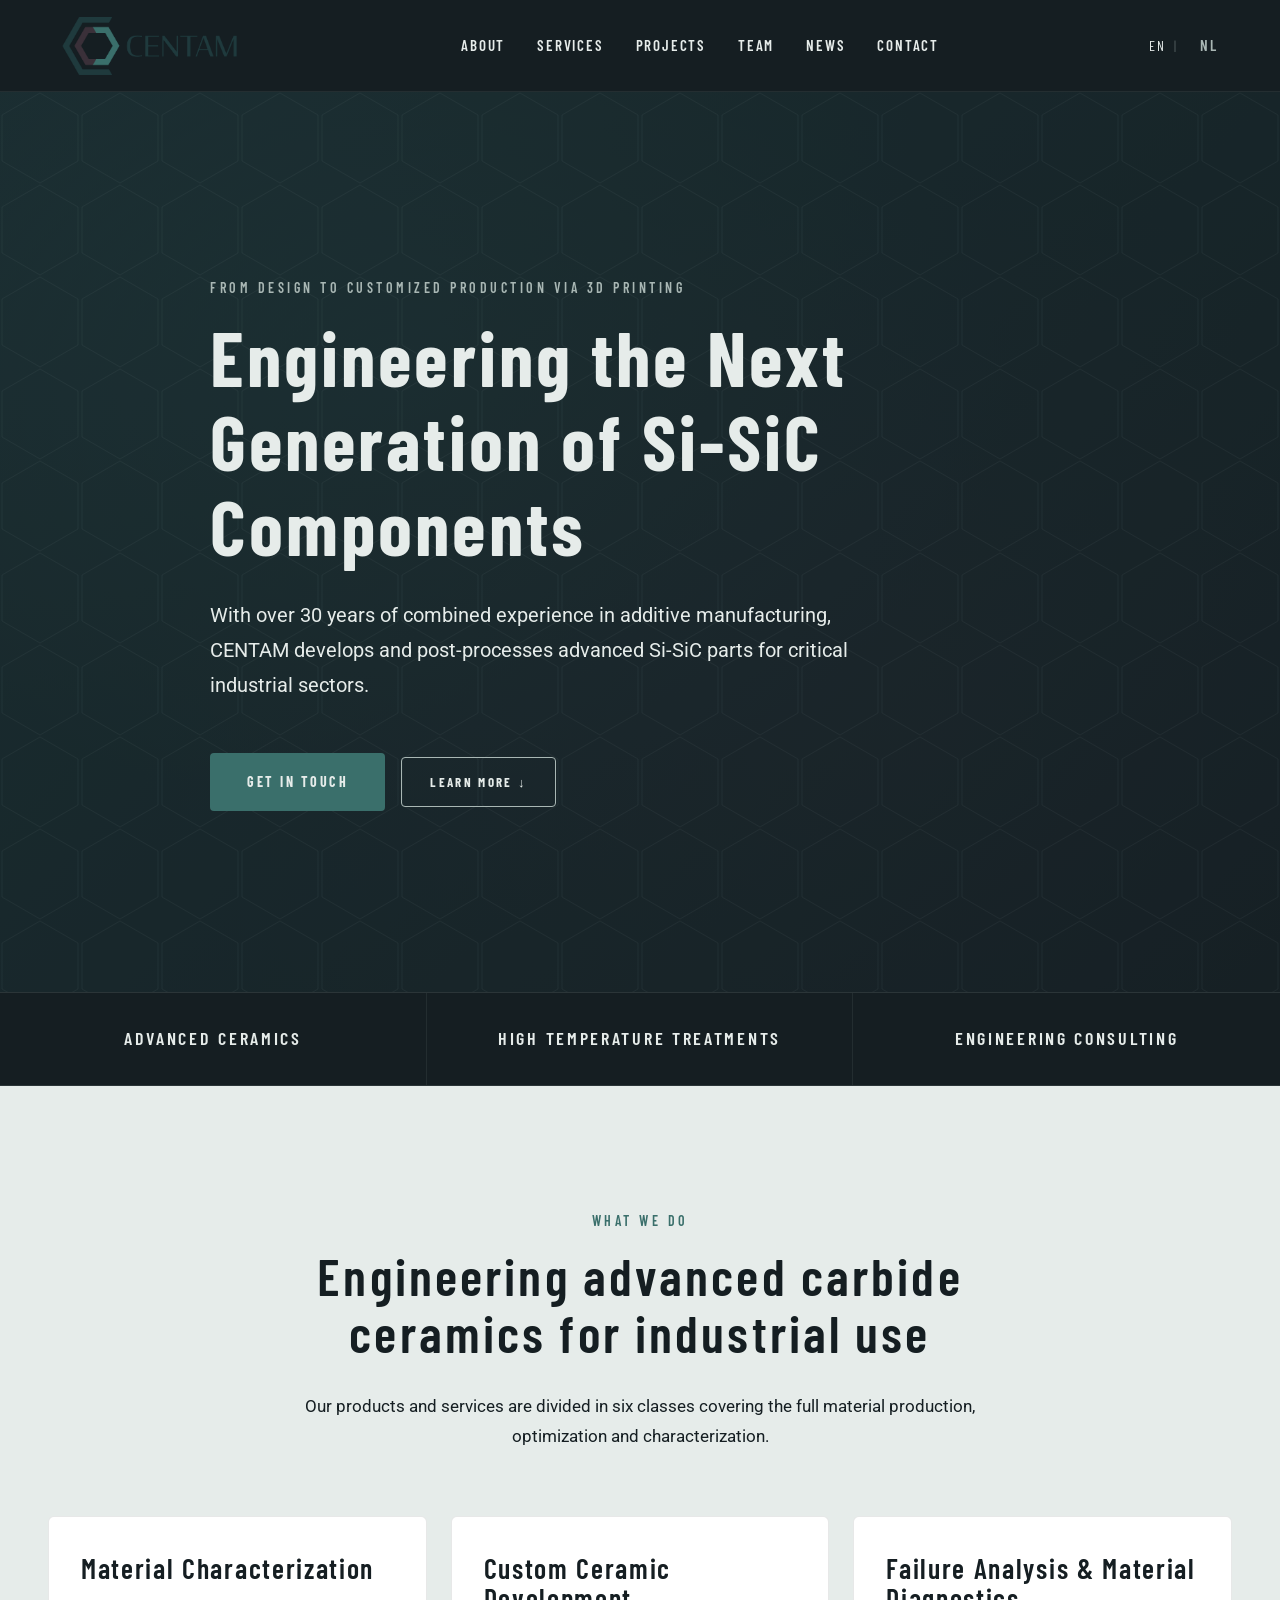
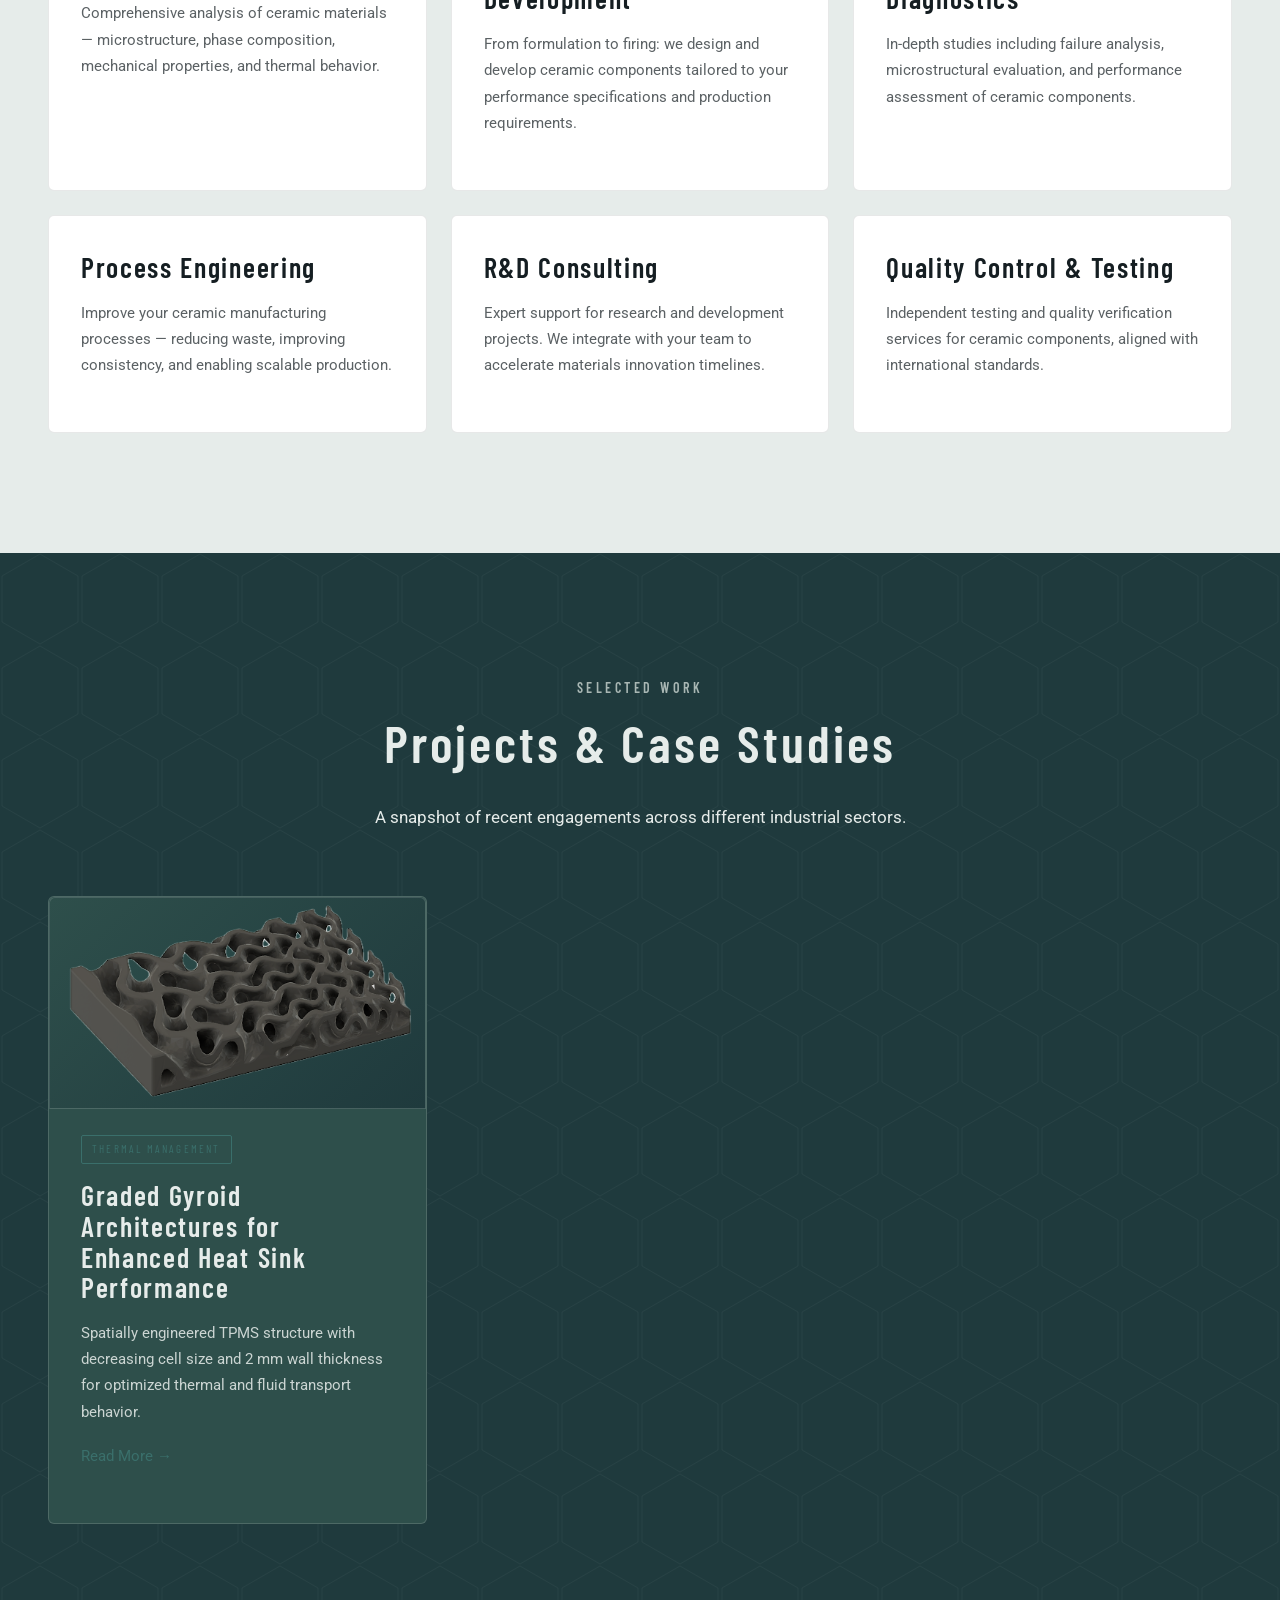
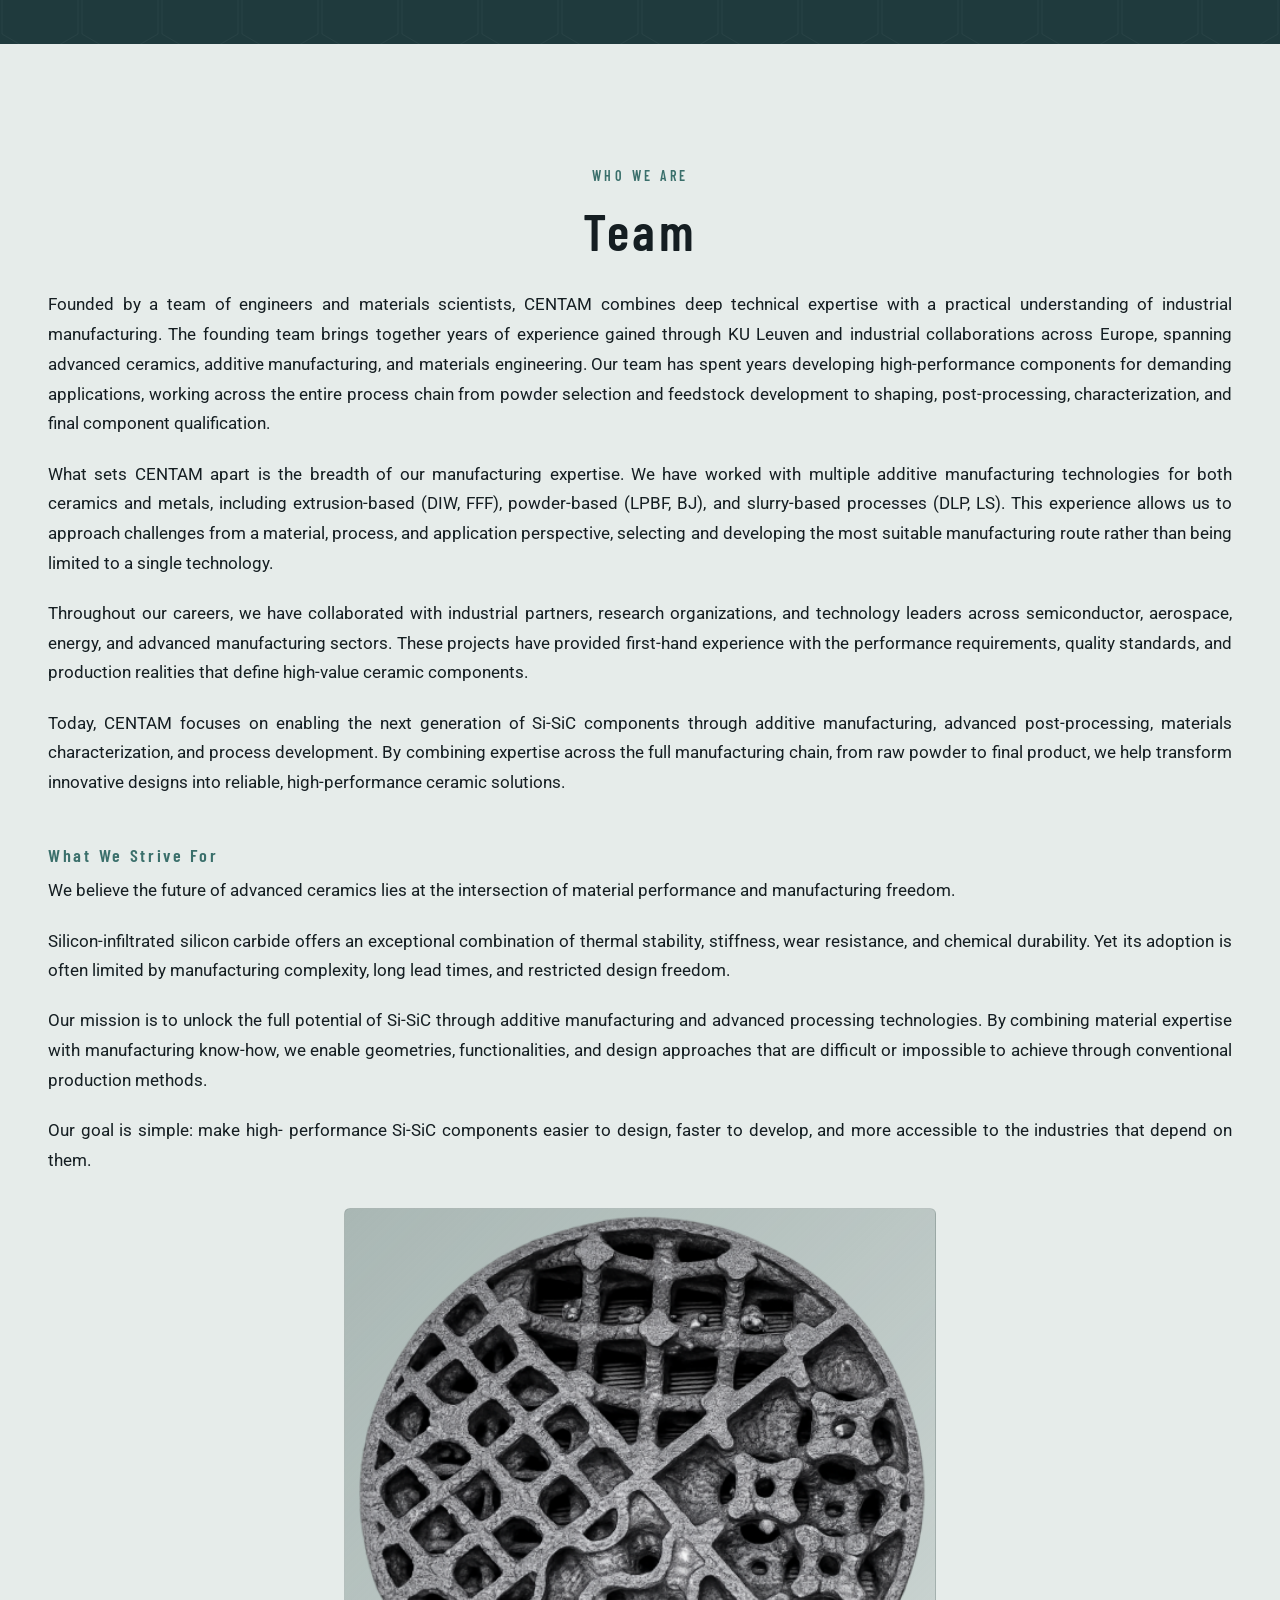
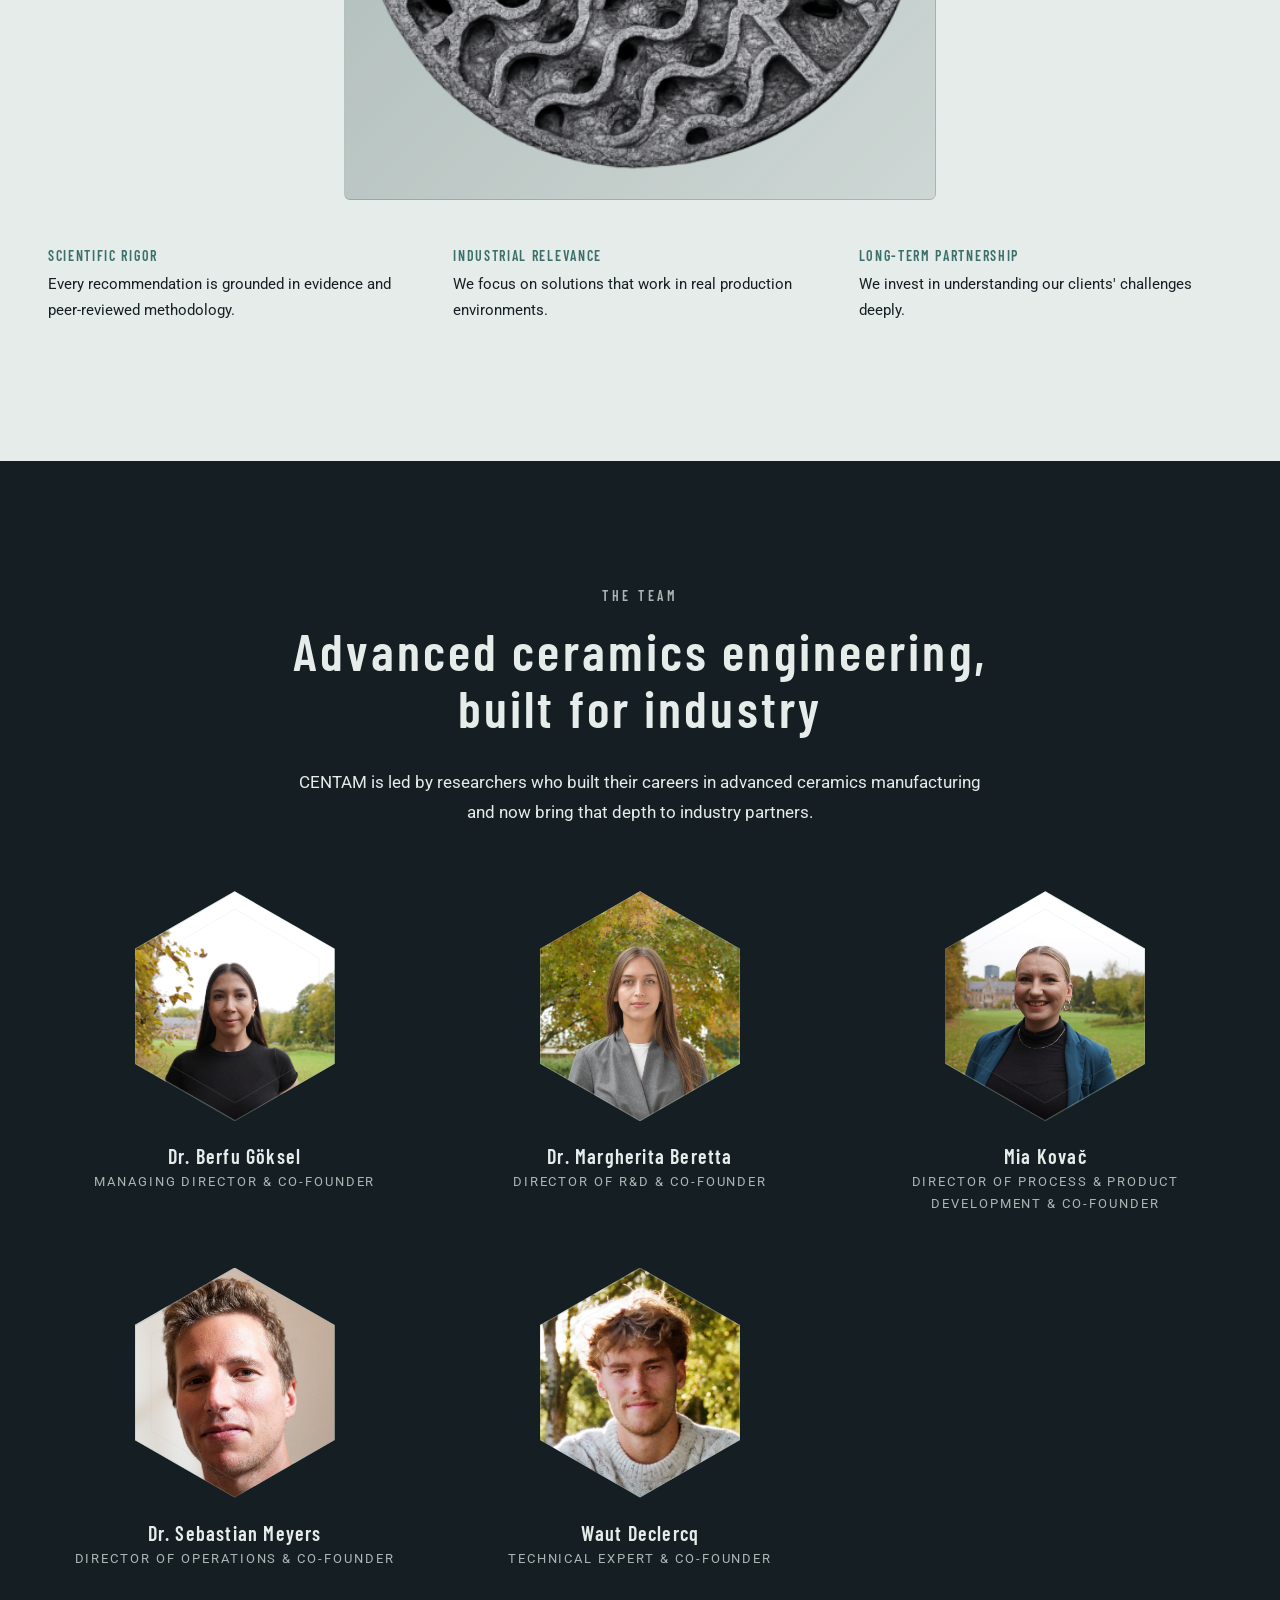
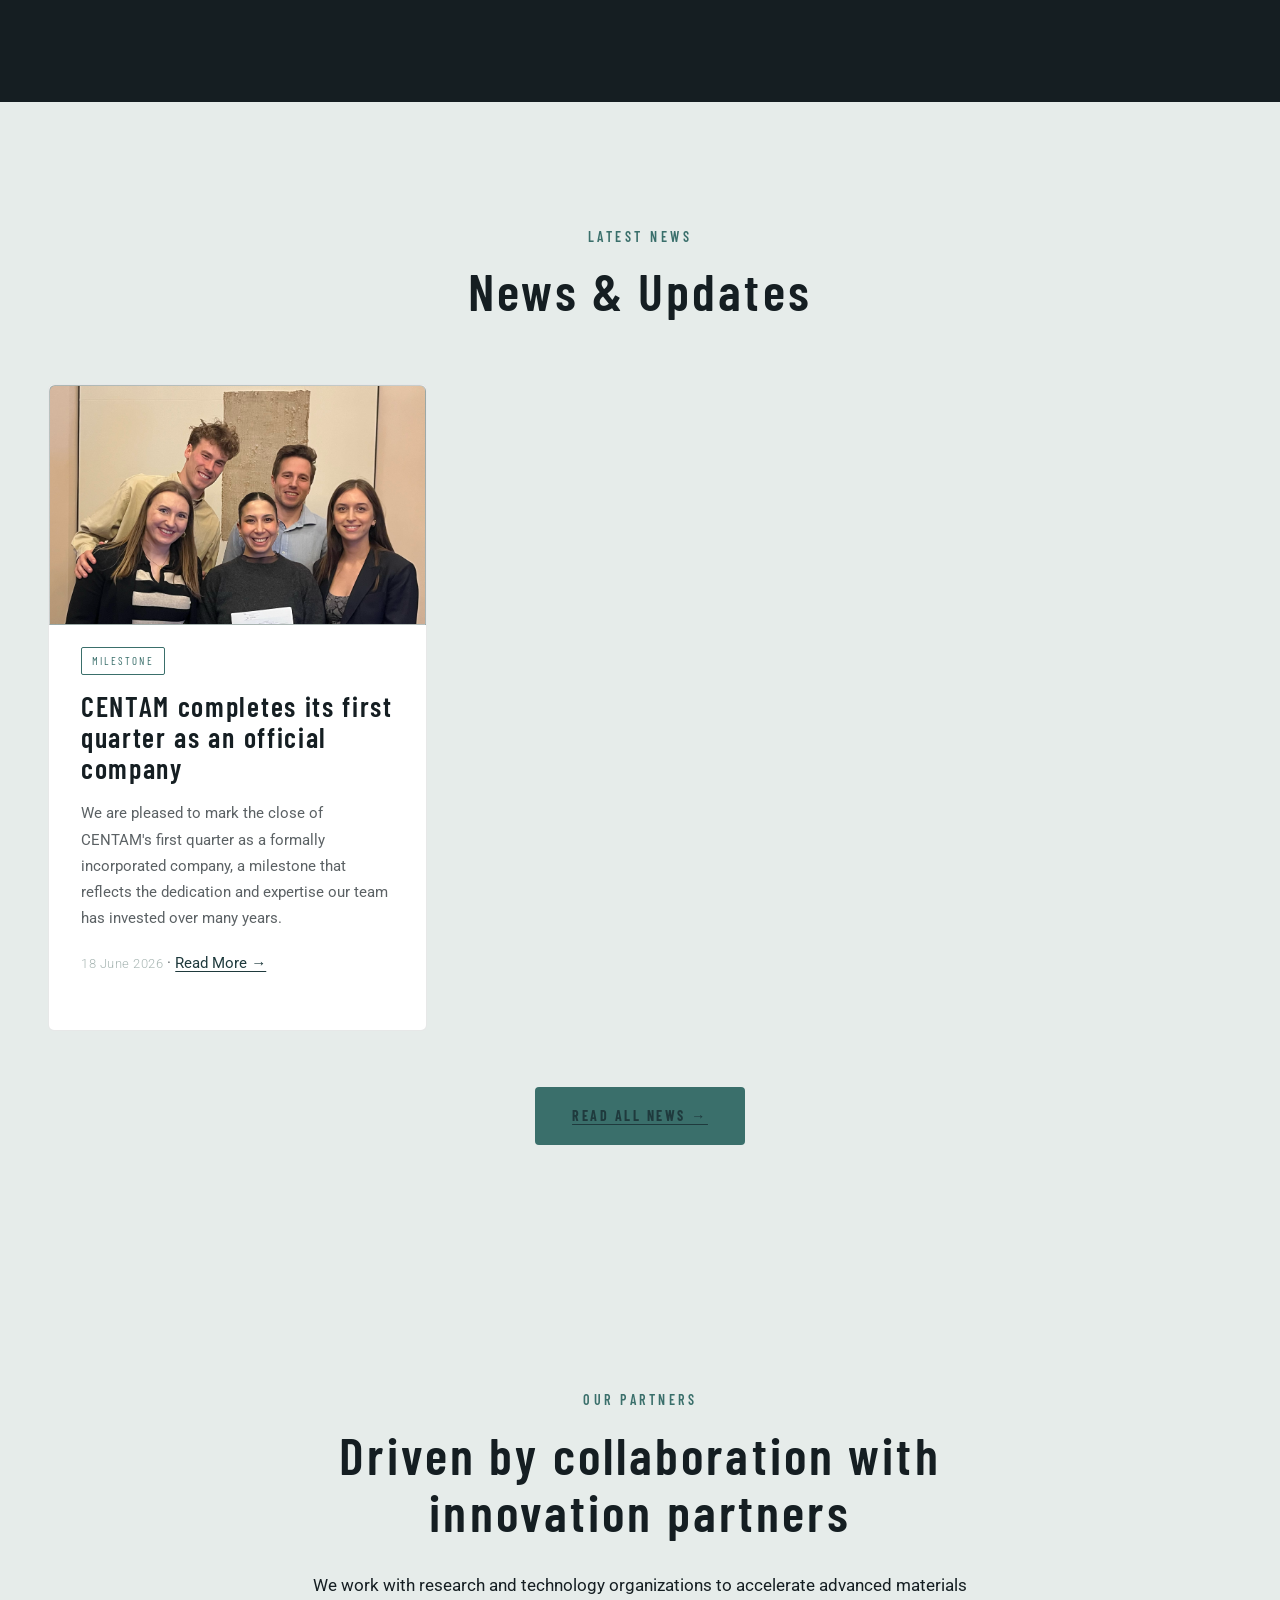
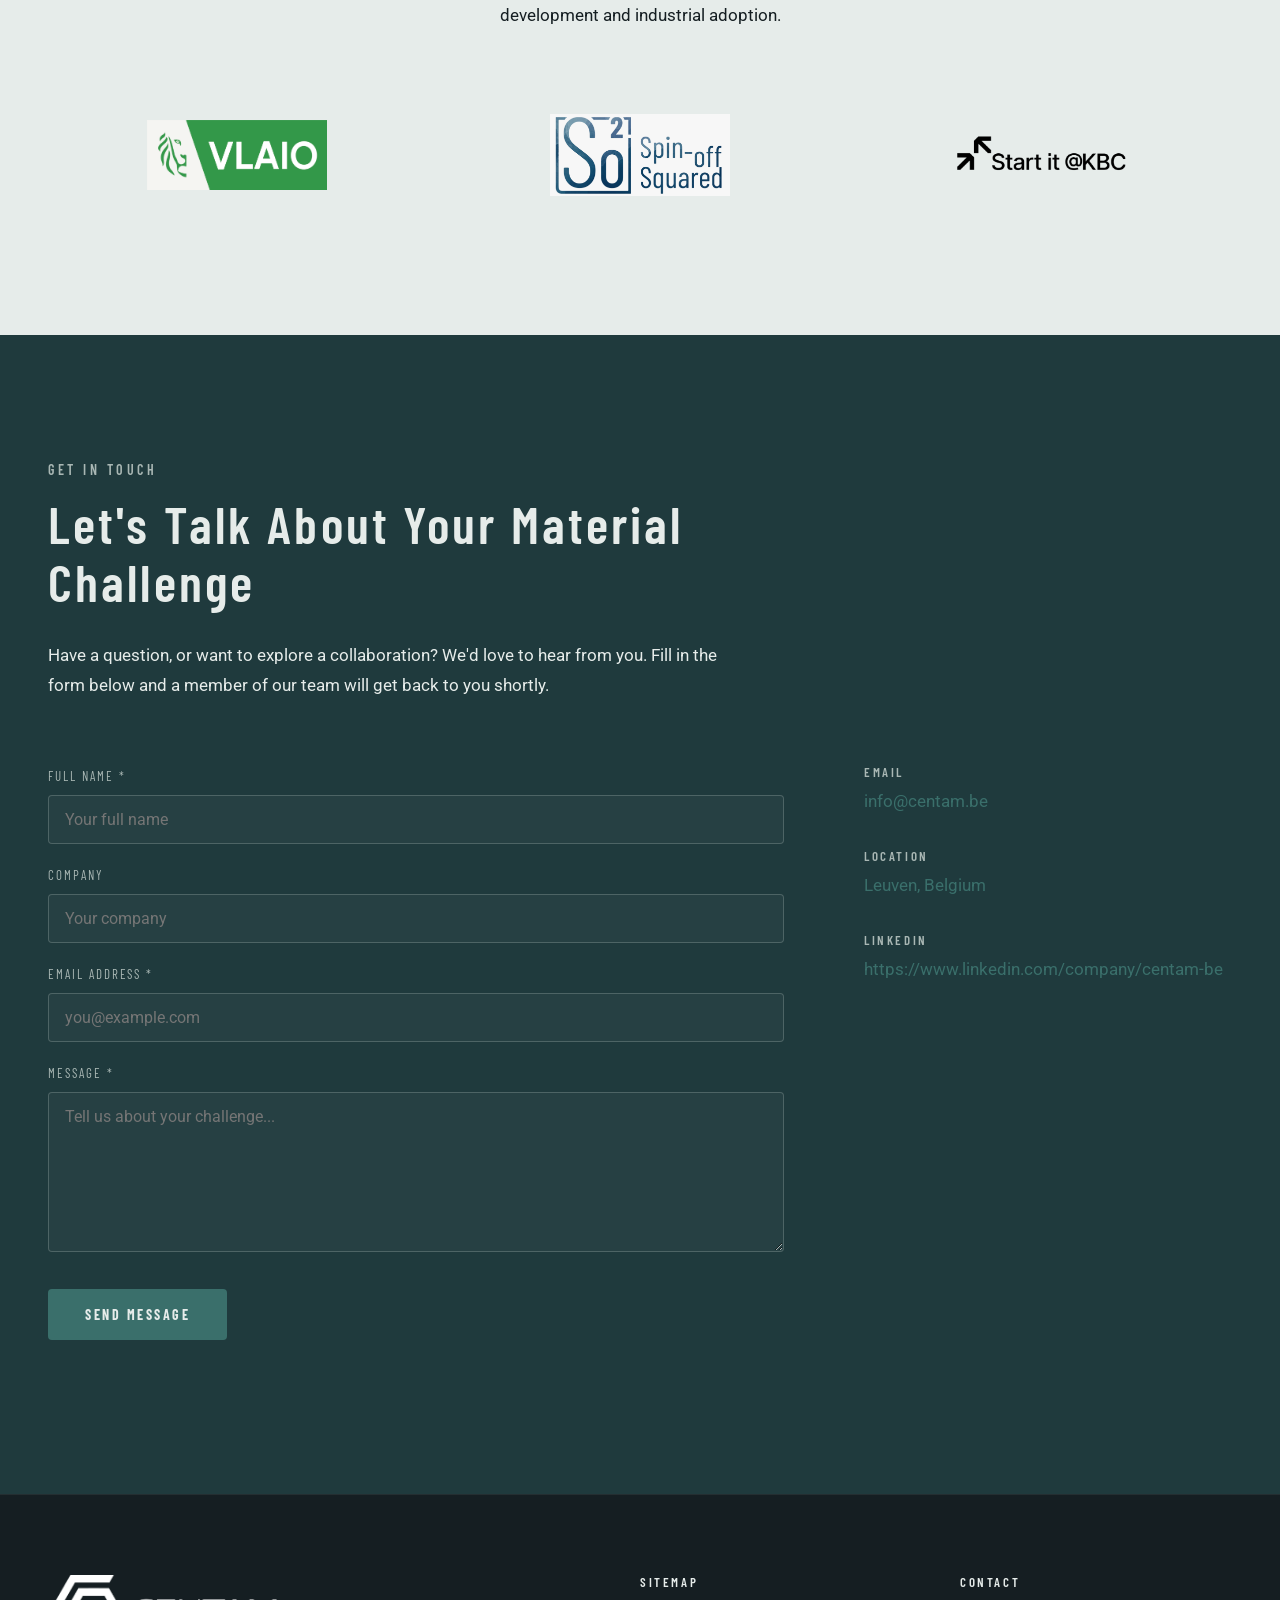
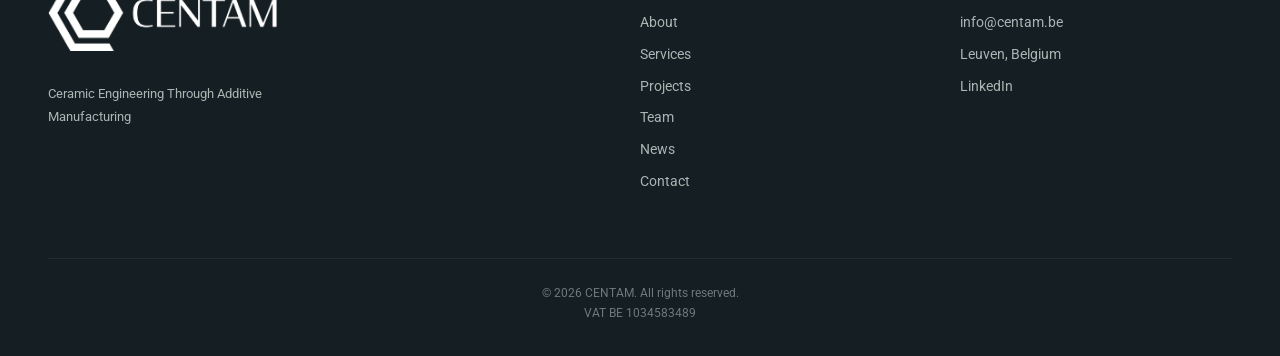
==== commit 776dfc36: "demo - change about us commit for demonstarion purposes, changed title in about us" ====
--- a/index.html
+++ b/index.html
@@ -75,7 +75,7 @@
             critical industrial sectors.
           </p>
           <div class="hero-actions">
-            <a href="mailto:info@centam.be" class="centam-button" target="_blank" rel="noopener noreferrer">Get In Touch</a>
+            <a href="mailto:info@centam.be" class="centam-button">Get In Touch</a>
             <a href="#about" class="centam-button centam-button-ghost"
               >Learn More ↓</a
             >
@@ -183,8 +183,8 @@
           <div class="about-grid">
             <div>
               <span class="maroon-bar"></span>
-              <div class="centam-eyebrow">Who We Are</div>
-              <h3>From raw powder to final component, we develop advanced Si-SiC manufacturing solutions.</h3>
+              <div class="centam-eyebrow centam-eyebrow--center">Who We Are</div>
+              <h2 class="about-heading">Team</h2>
             <p>Founded by a team of engineers and materials scientists, CENTAM combines deep technical expertise with a practical understanding of industrial manufacturing. The founding team brings together years of experience gained through KU Leuven and industrial collaborations across Europe, spanning advanced ceramics, additive manufacturing, and materials engineering. Our team has spent years developing high-performance components for demanding applications, working across the entire process chain from powder selection and feedstock development to shaping, post-processing, characterization, and final component qualification.</p>
               <p>
                 What sets CENTAM apart is the breadth of our manufacturing expertise. We have worked with multiple additive manufacturing technologies for both ceramics and metals, including extrusion-based (DIW, FFF), powder-based (LPBF, BJ), and slurry-based processes (DLP, LS). This experience allows us to approach challenges from a material, process, and application perspective, selecting and developing the most suitable manufacturing route rather than being limited to a single technology.</p>
@@ -493,7 +493,7 @@
             </form>
             <div>
               <h4 class="contact-label">EMAIL</h4>
-              <p class="contact-detail"><a href="mailto:info@centam.be" target="_blank" rel="noopener noreferrer">info@centam.be</a></p>
+              <p class="contact-detail"><a href="mailto:info@centam.be">info@centam.be</a></p>
               <h4 class="contact-label">LOCATION</h4>
               <p class="contact-detail"><a href="https://www.google.com/maps/place/Leuven/@50.88422,4.622966,12z/data=!3m1!4b1!4m6!3m5!1s0x47c160d05ebbdf85:0x40099ab2f4d5690!8m2!3d50.8791453!4d4.7024648!16zL20vMGs2YnQ?entry=ttu&g_ep=EgoyMDI2MDYxNi4wIKXMDSoASAFQAw%3D%3D" target="_blank" rel="noopener noreferrer">Leuven, Belgium</a></p>
               <h4 class="contact-label">LINKEDIN</h4>
@@ -529,11 +529,11 @@
             <h4>Sitemap</h4>
             <a href="#about">About</a><a href="#services">Services</a
             ><a href="#projects">Projects</a> <a href="#team">Team</a
-            ><a href="#news">News</a><a href="mailto:info@centam.be" target="_blank" rel="noopener noreferrer">Contact</a>
+            ><a href="#news">News</a><a href="mailto:info@centam.be">Contact</a>
           </div>
           <div>
             <h4>Contact</h4>
-            <a href="mailto:info@centam.be" target="_blank" rel="noopener noreferrer">info@centam.be</a>
+            <a href="mailto:info@centam.be">info@centam.be</a>
             <a href="https://www.google.com/maps/place/Leuven/@50.88422,4.622966,12z/data=!3m1!4b1!4m6!3m5!1s0x47c160d05ebbdf85:0x40099ab2f4d5690!8m2!3d50.8791453!4d4.7024648!16zL20vMGs2YnQ?entry=ttu&g_ep=EgoyMDI2MDYxNi4wIKXMDSoASAFQAw%3D%3D" target="_blank" rel="noopener noreferrer">Leuven, Belgium</a><a href="https://www.linkedin.com/company/centam-be" target="_blank" rel="noopener noreferrer">LinkedIn</a>
           </div>
         </div>
--- a/styles.css
+++ b/styles.css
@@ -1139,6 +1139,15 @@
   }
 }
 
+/* About: main heading ("Team"). Uses <h2> so it shares the Projects &
+   Case Studies title's font family/size/weight for free, then just needs
+   centering — its text column is the same width as the body copy below,
+   so centering here lines it up with that text block, not the wider
+   viewport/container. */
+.about-heading {
+  text-align: center;
+}
+
 .values-grid {
   display: grid;
   grid-template-columns: repeat(3, 1fr);
@@ -1263,6 +1272,14 @@
   margin: 0 auto 24px;
 }
 
+/* Centered eyebrow (overrides the default left-aligned, inline-block eyebrow).
+   Switches to block so text-align can center it in its own text column,
+   same mechanism as .about-heading below it. */
+.centam-eyebrow--center {
+  display: block;
+  text-align: center;
+}
+
 /* Card media area that bleeds to the card edges (image header) */
 .card-media {
   margin-left: -32px;
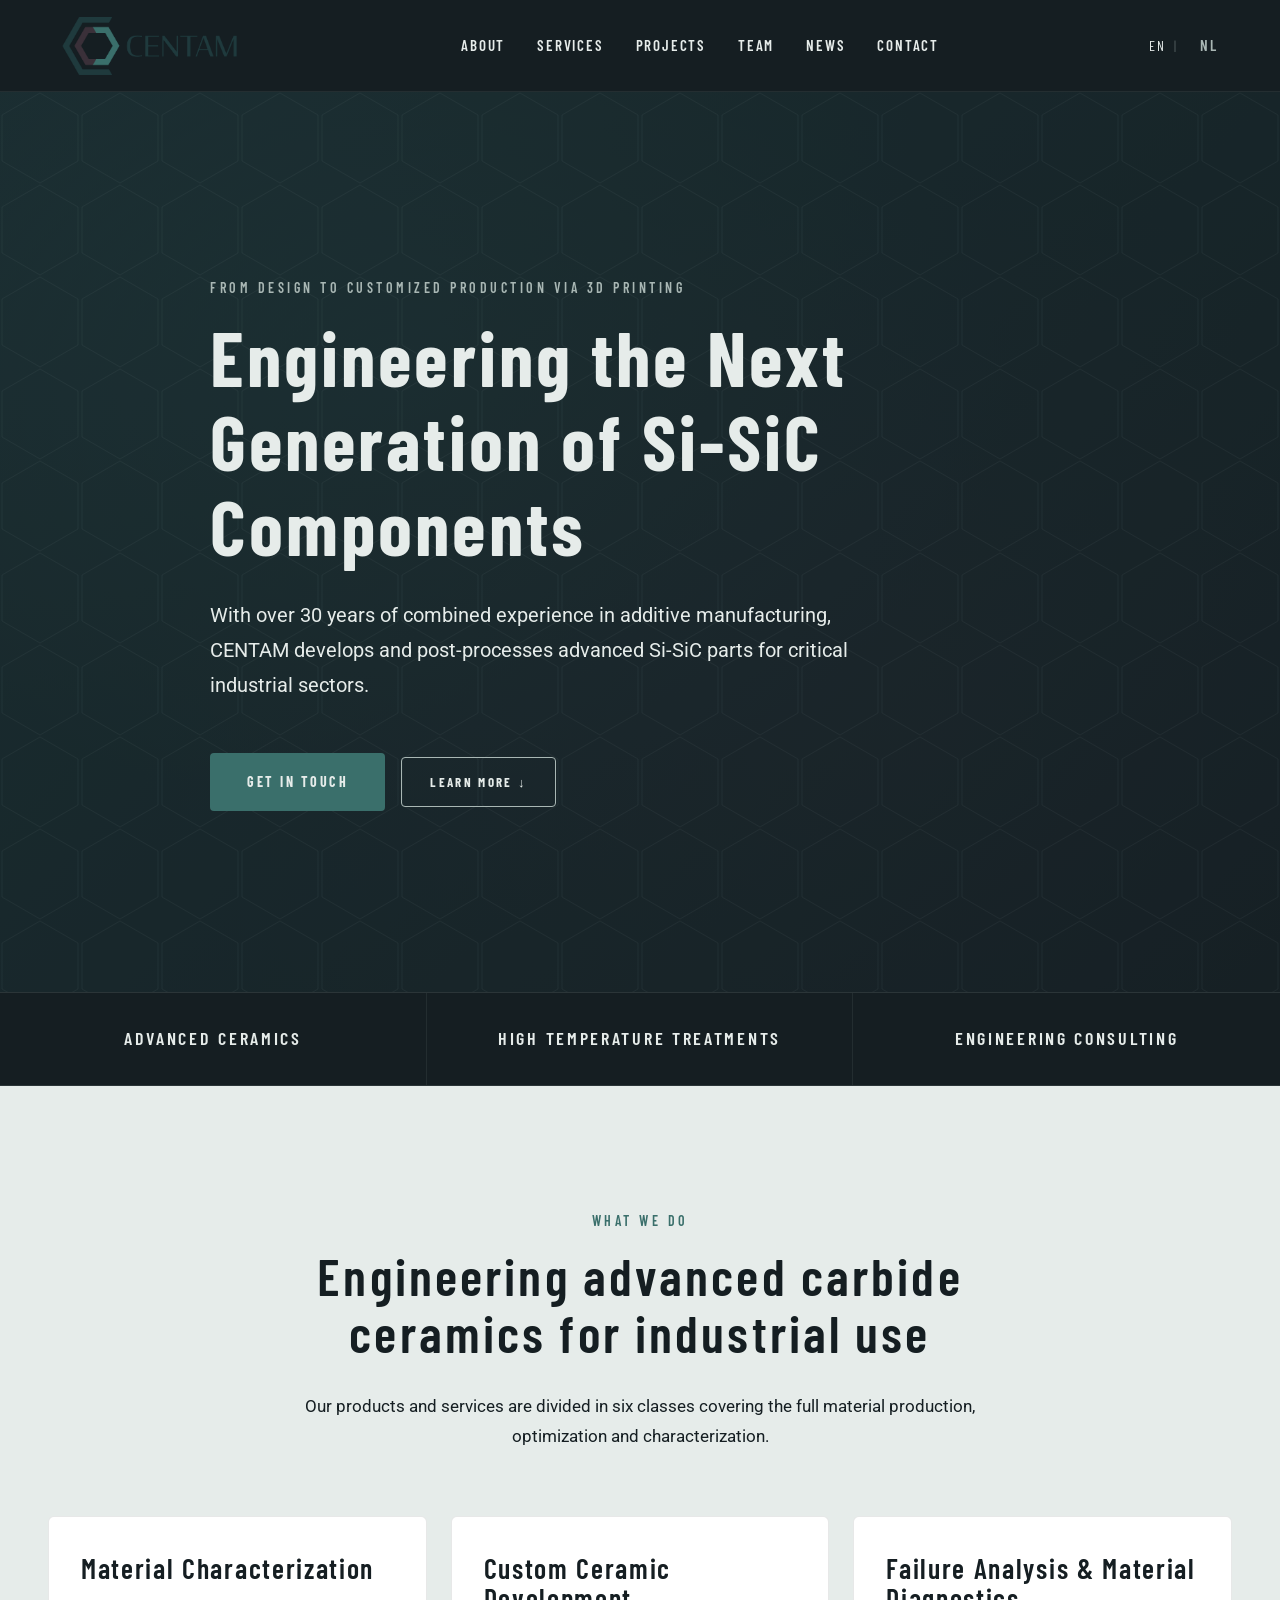
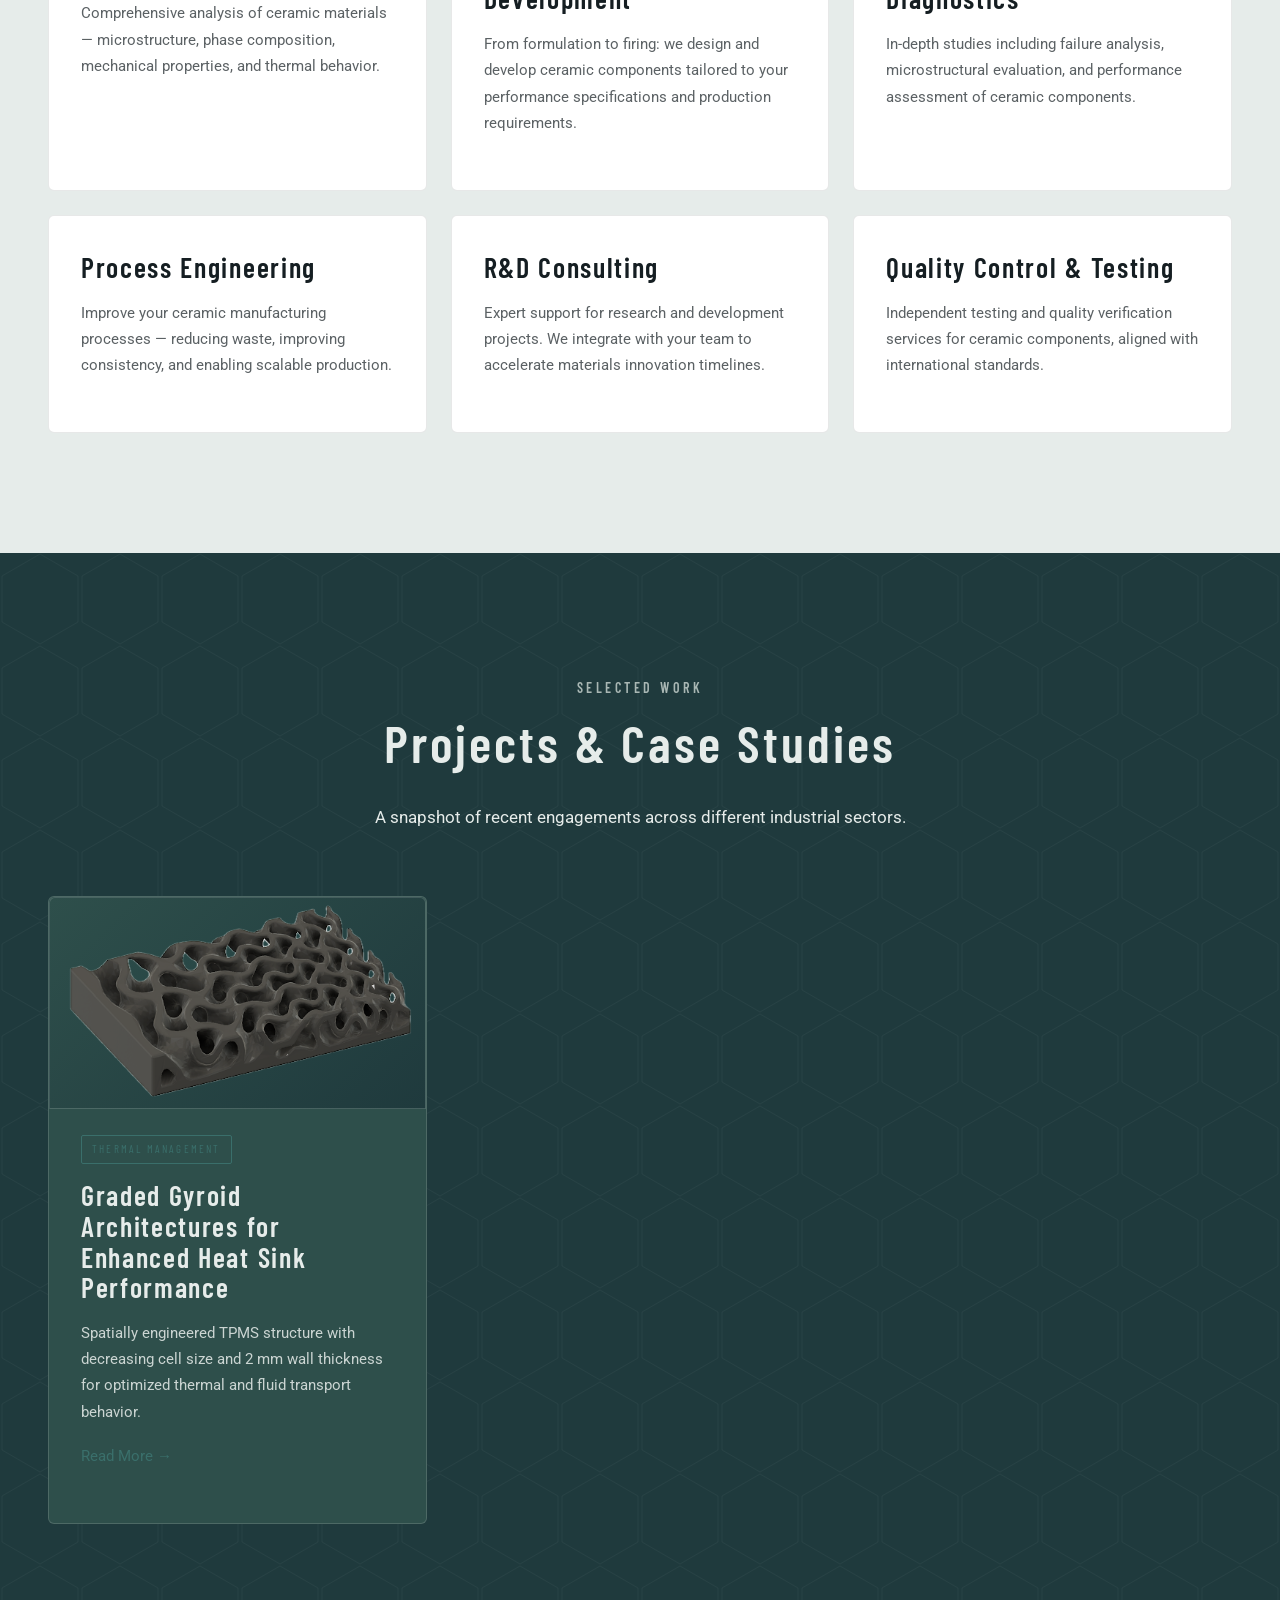
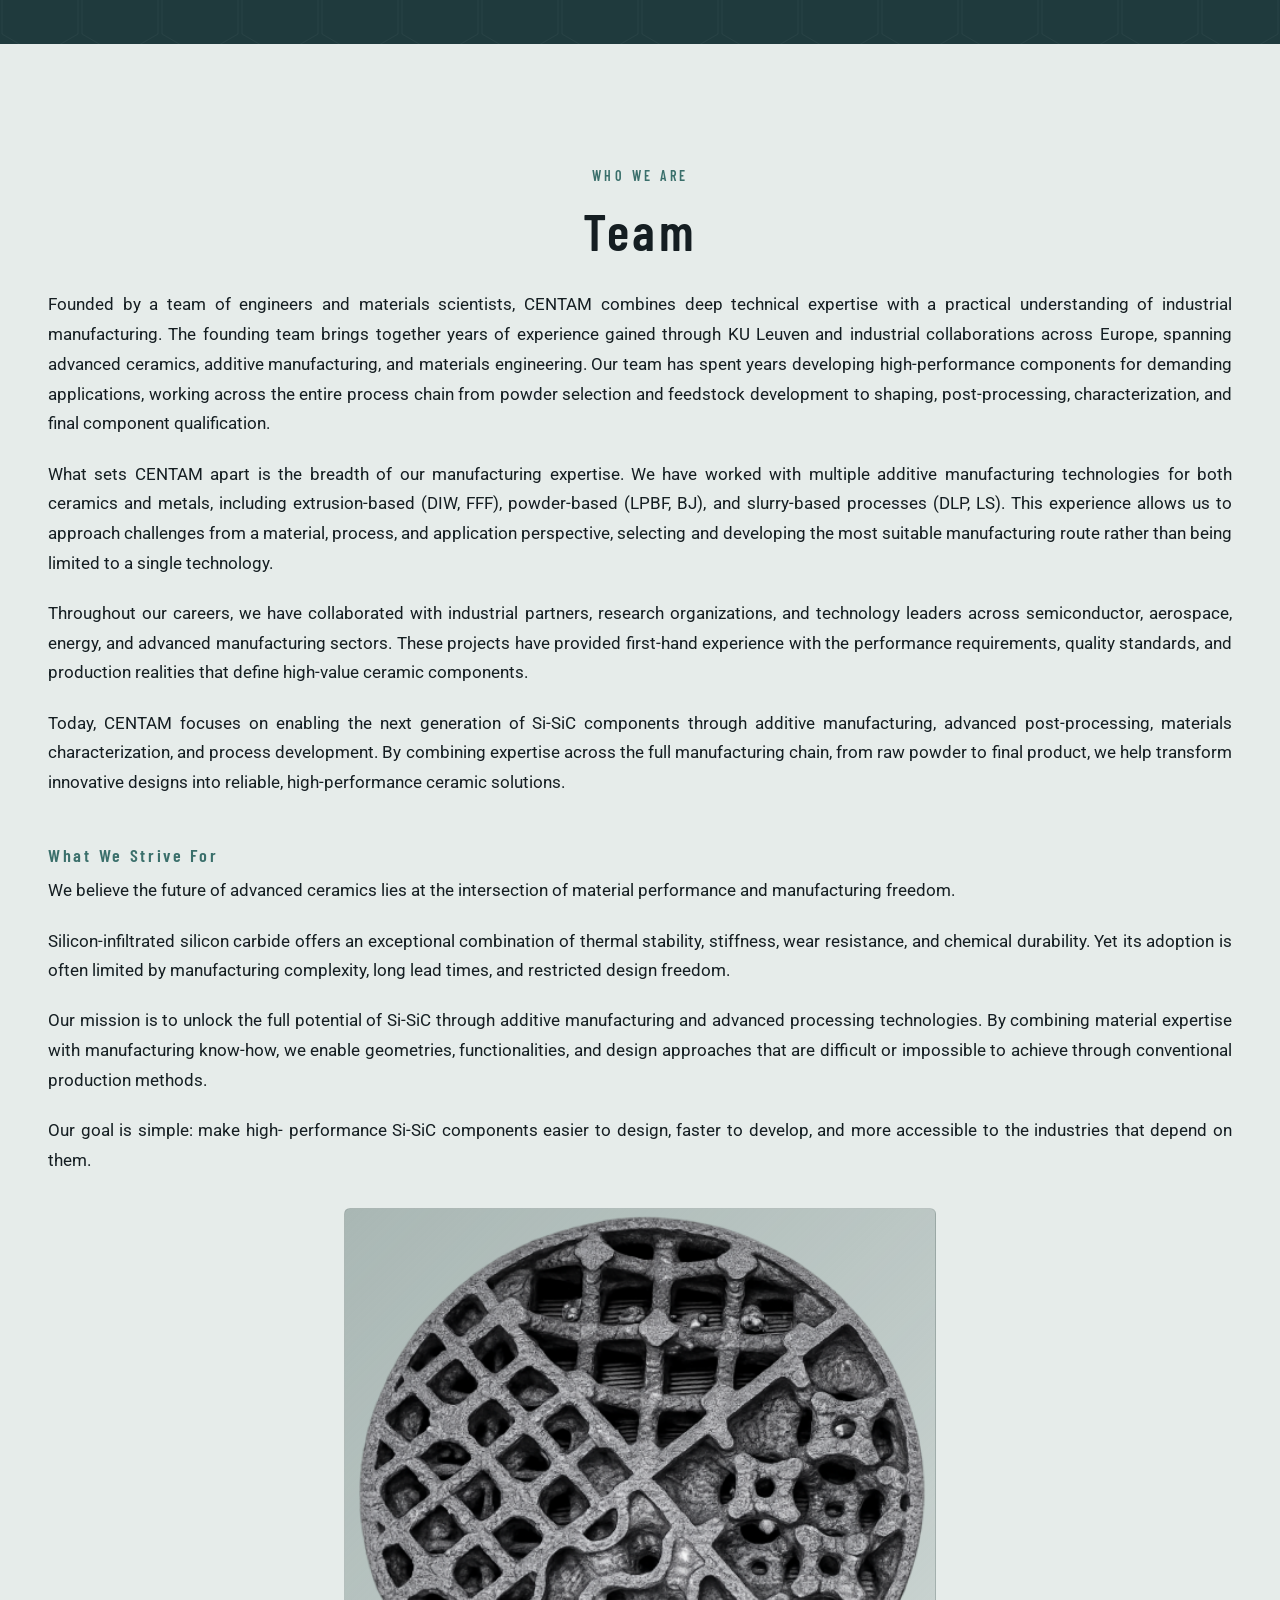
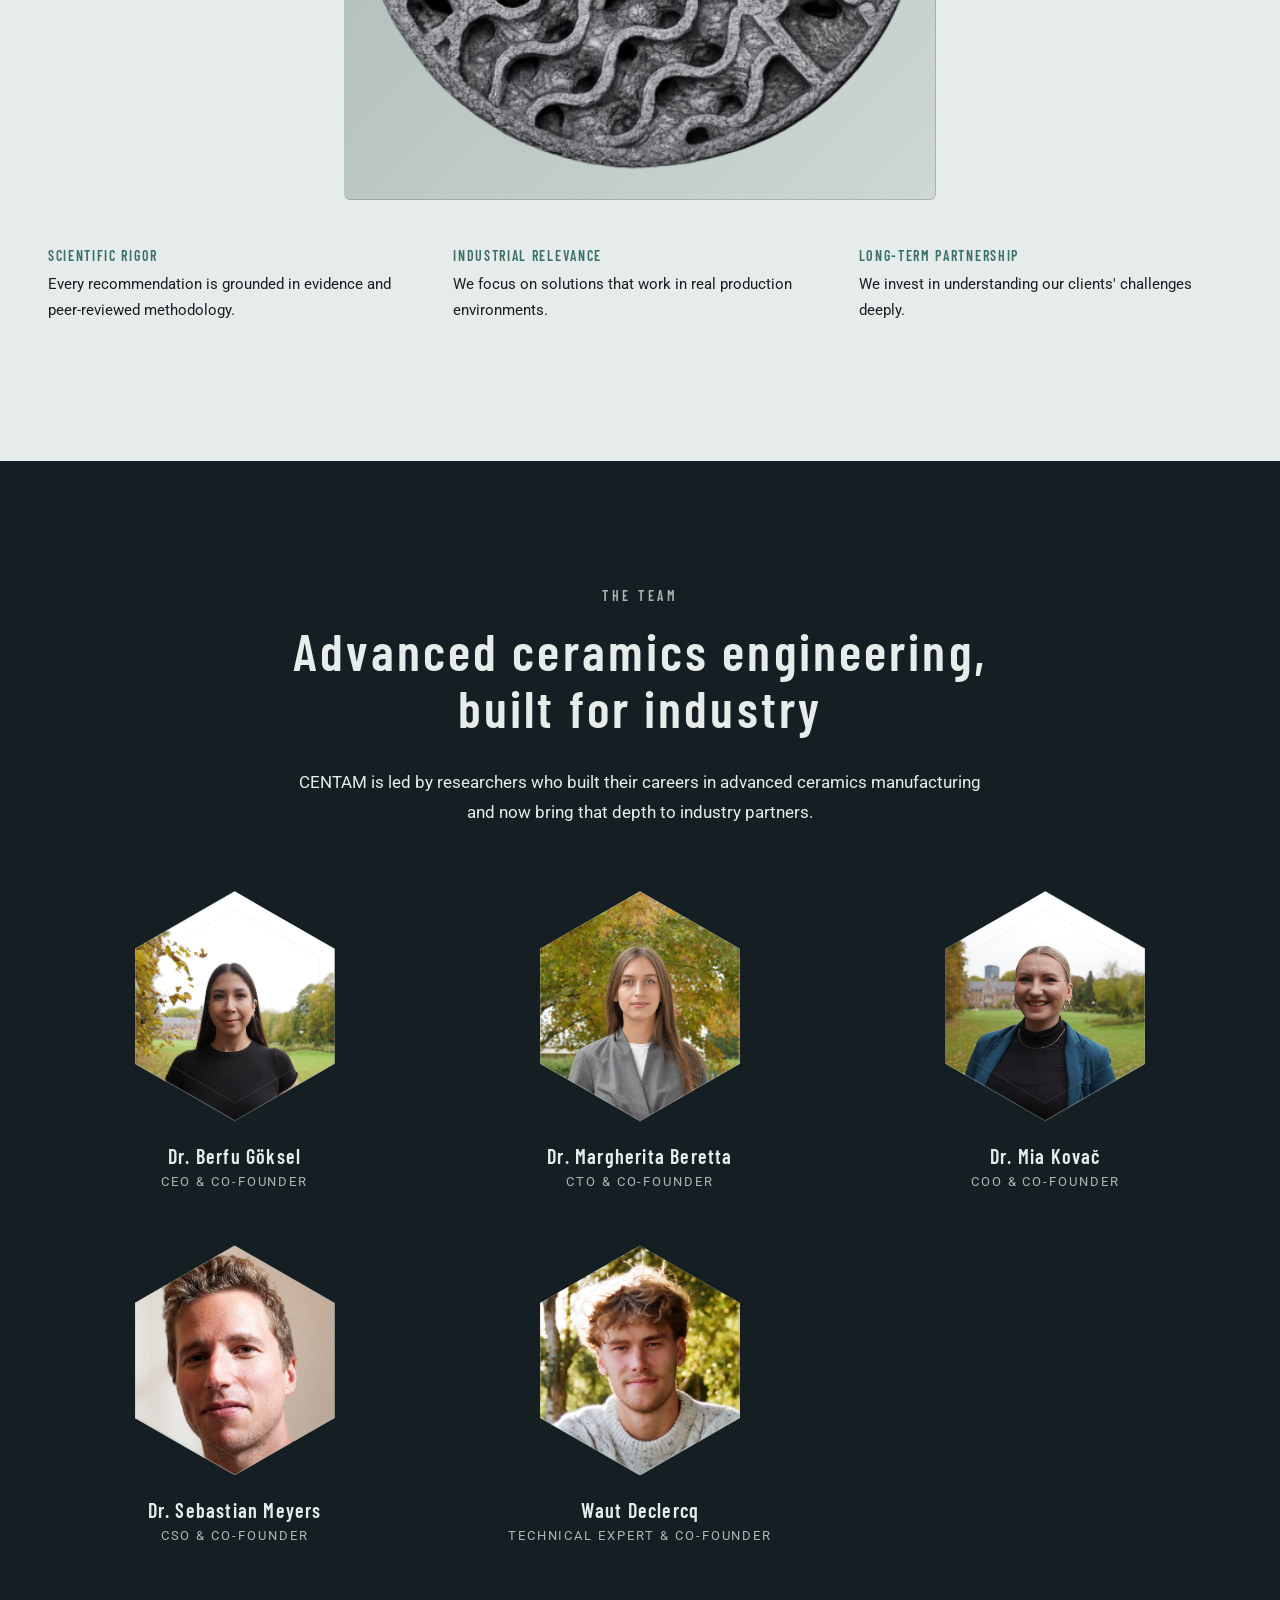
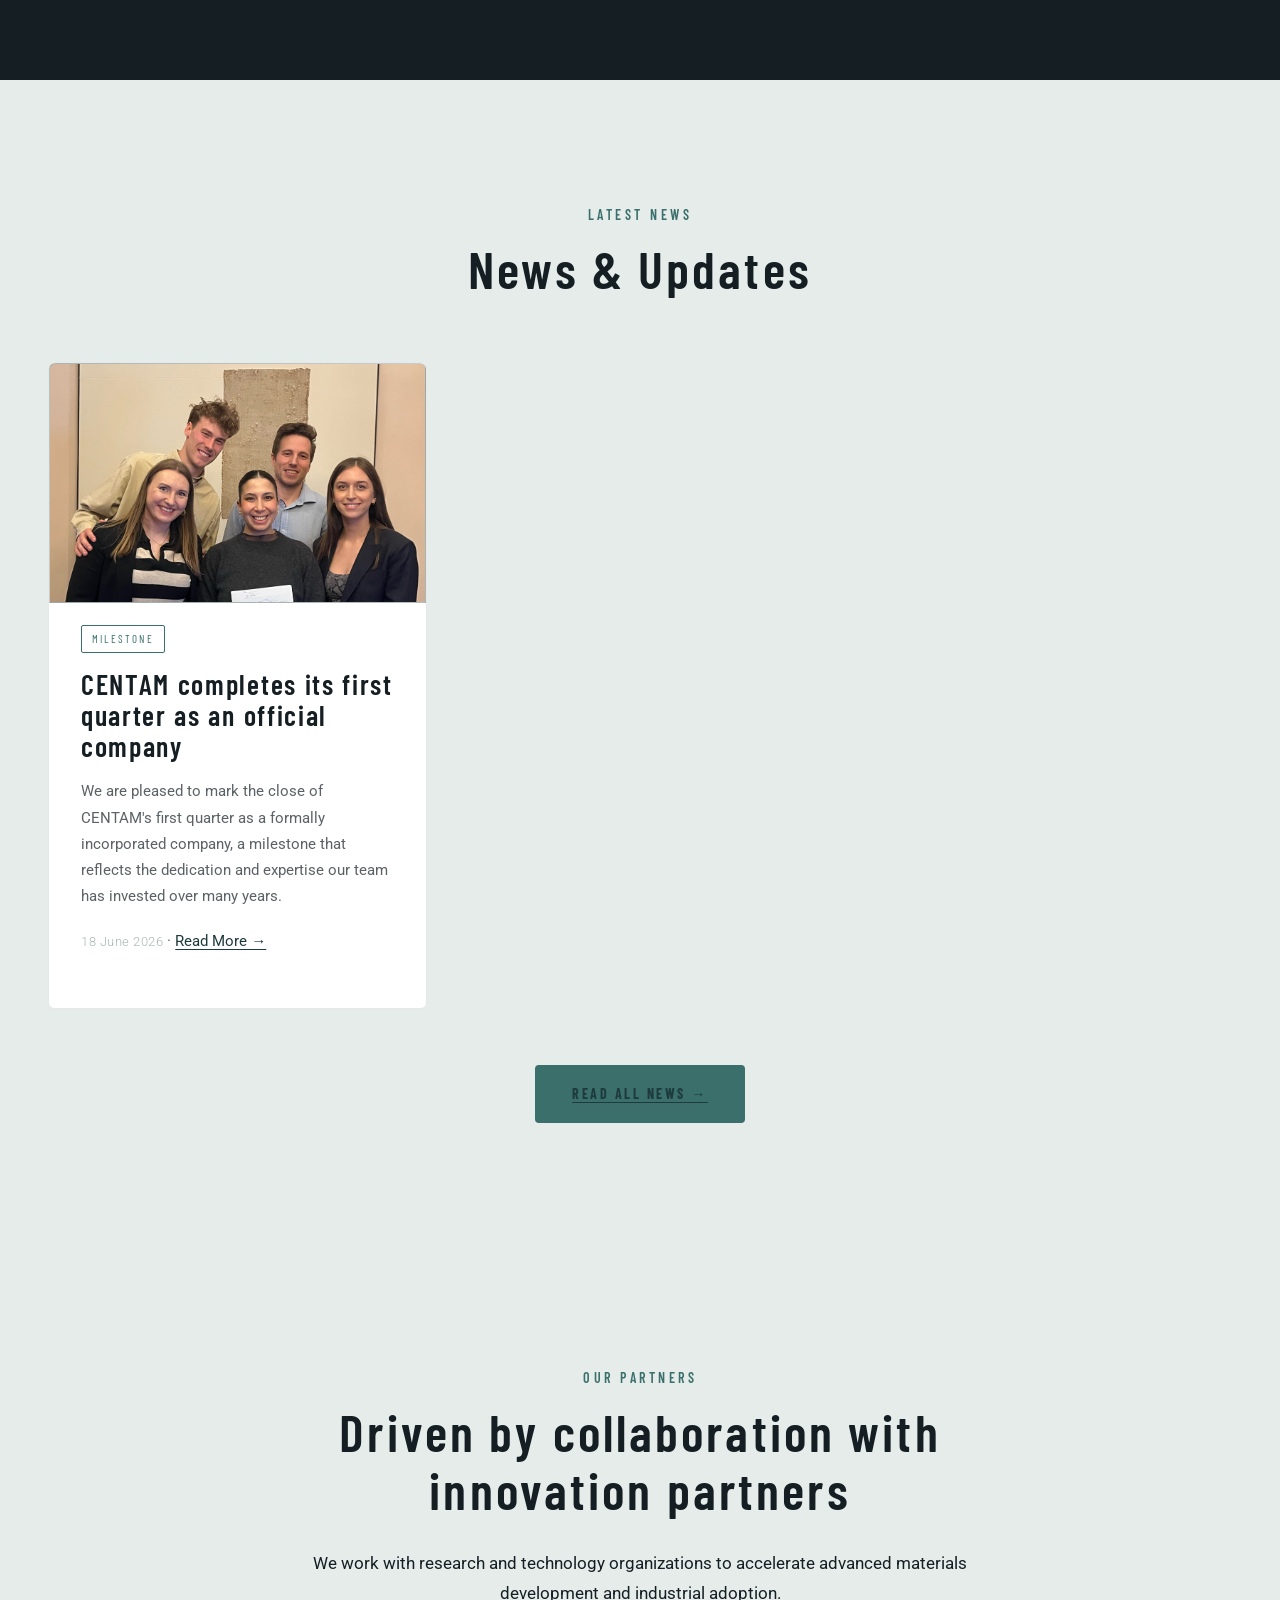
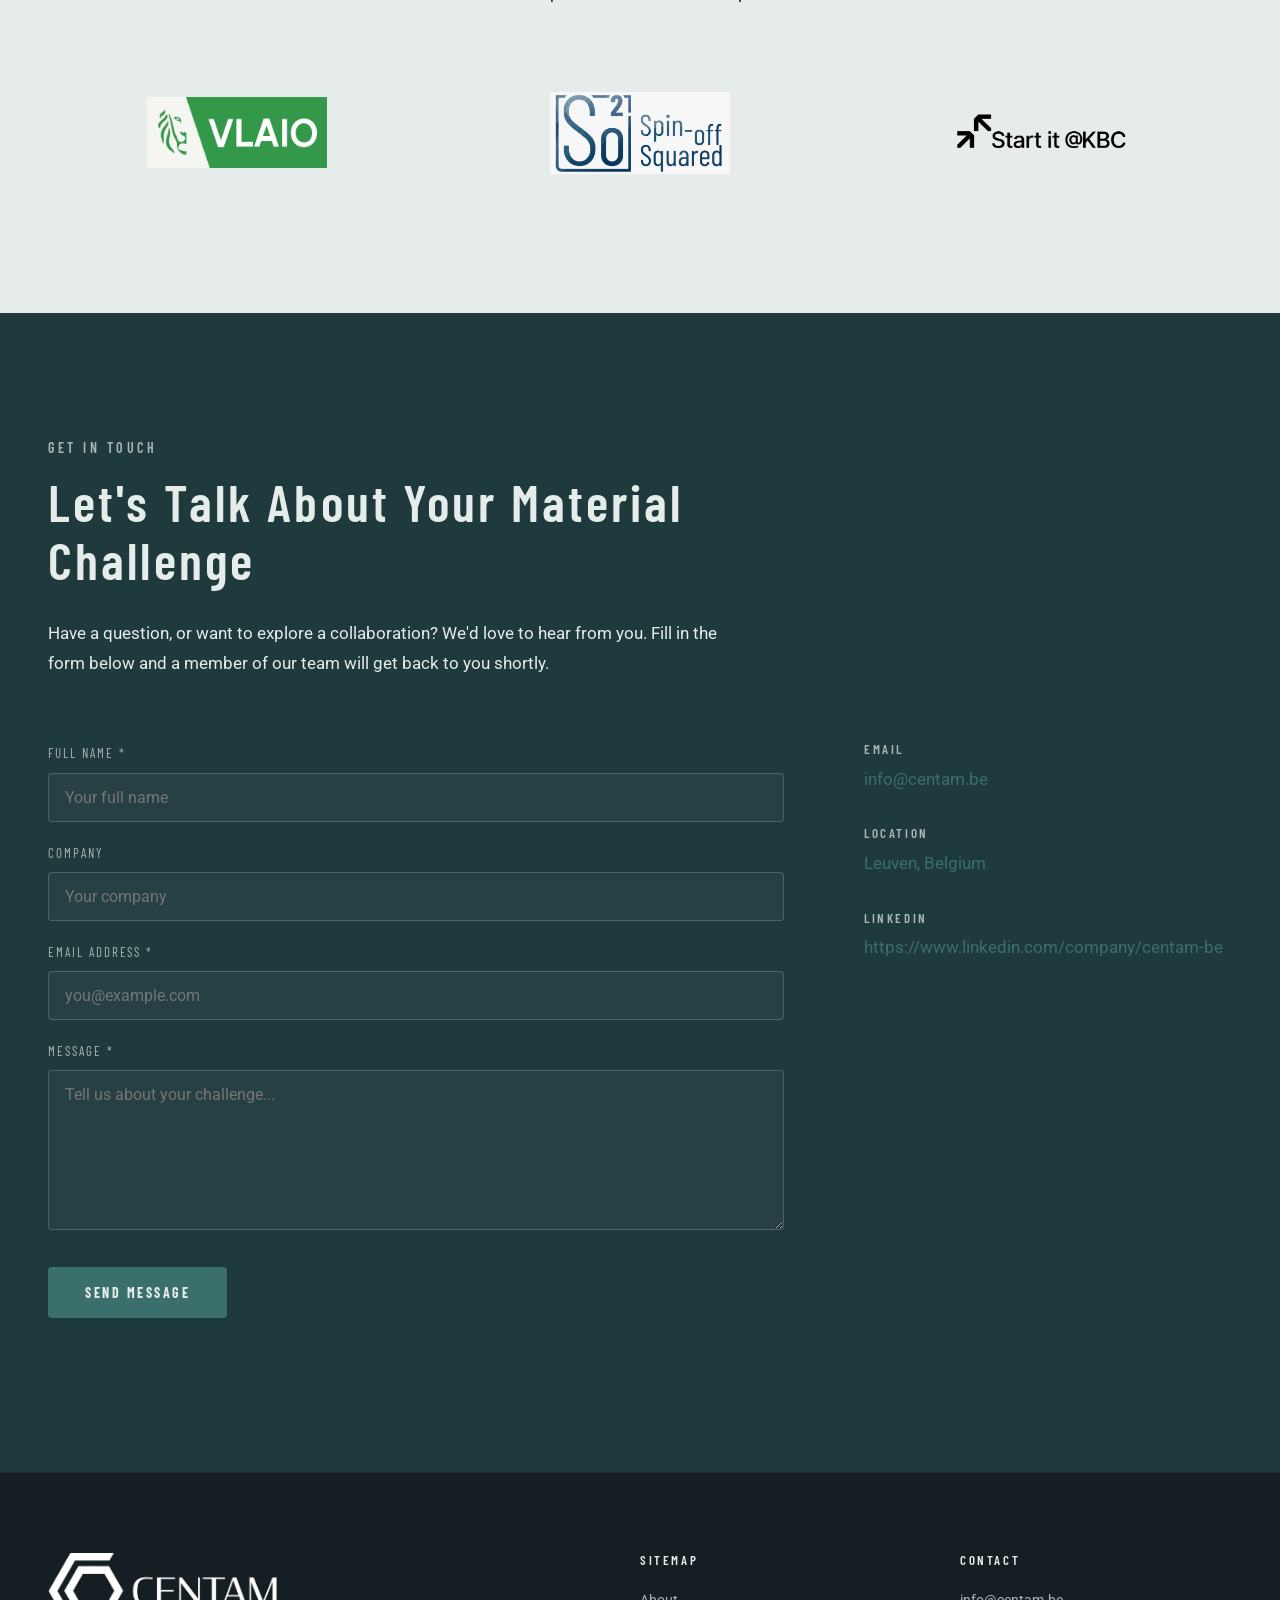
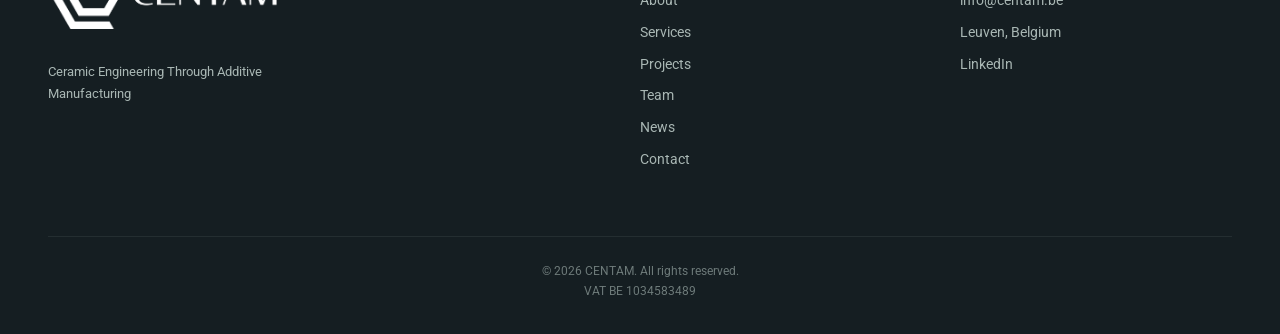
==== commit 99cf8411: "team members description changed team members descriptions updated" ====
--- a/index.html
+++ b/index.html
@@ -276,7 +276,7 @@
               </div>
               <h3>Dr. Berfu Göksel</h3>
               </a>
-            <div class="role">Managing Director &amp; Co-founder</div>
+            <div class="role">CEO &amp; Co-founder</div>
 
             </div>
 
@@ -307,7 +307,7 @@
               </div>
               <h3>Dr. Margherita Beretta</h3>
             </a>
-              <div class="role">Director of R&amp;D &amp; Co-founder</div>
+              <div class="role">CTO &amp; Co-founder</div>
 
             </div>
 
@@ -336,10 +336,8 @@
                   />
                 </svg>
               </div>
-              <h3>Mia Kovač</h3></a>
-              <div class="role">
-                Director of Process &amp; Product Development &amp; Co-founder
-              </div>
+              <h3>Dr. Mia Kovač</h3></a>
+              <div class="role"> COO &amp; Co-founder</div>
 
             </div>
 
@@ -370,7 +368,7 @@
               </div>
               <h3>Dr. Sebastian Meyers</h3>
               </a>
-            <div class="role">Director of Operations &amp; Co-founder</div>
+            <div class="role">CSO &amp; Co-founder</div>
 
             </div>
 
